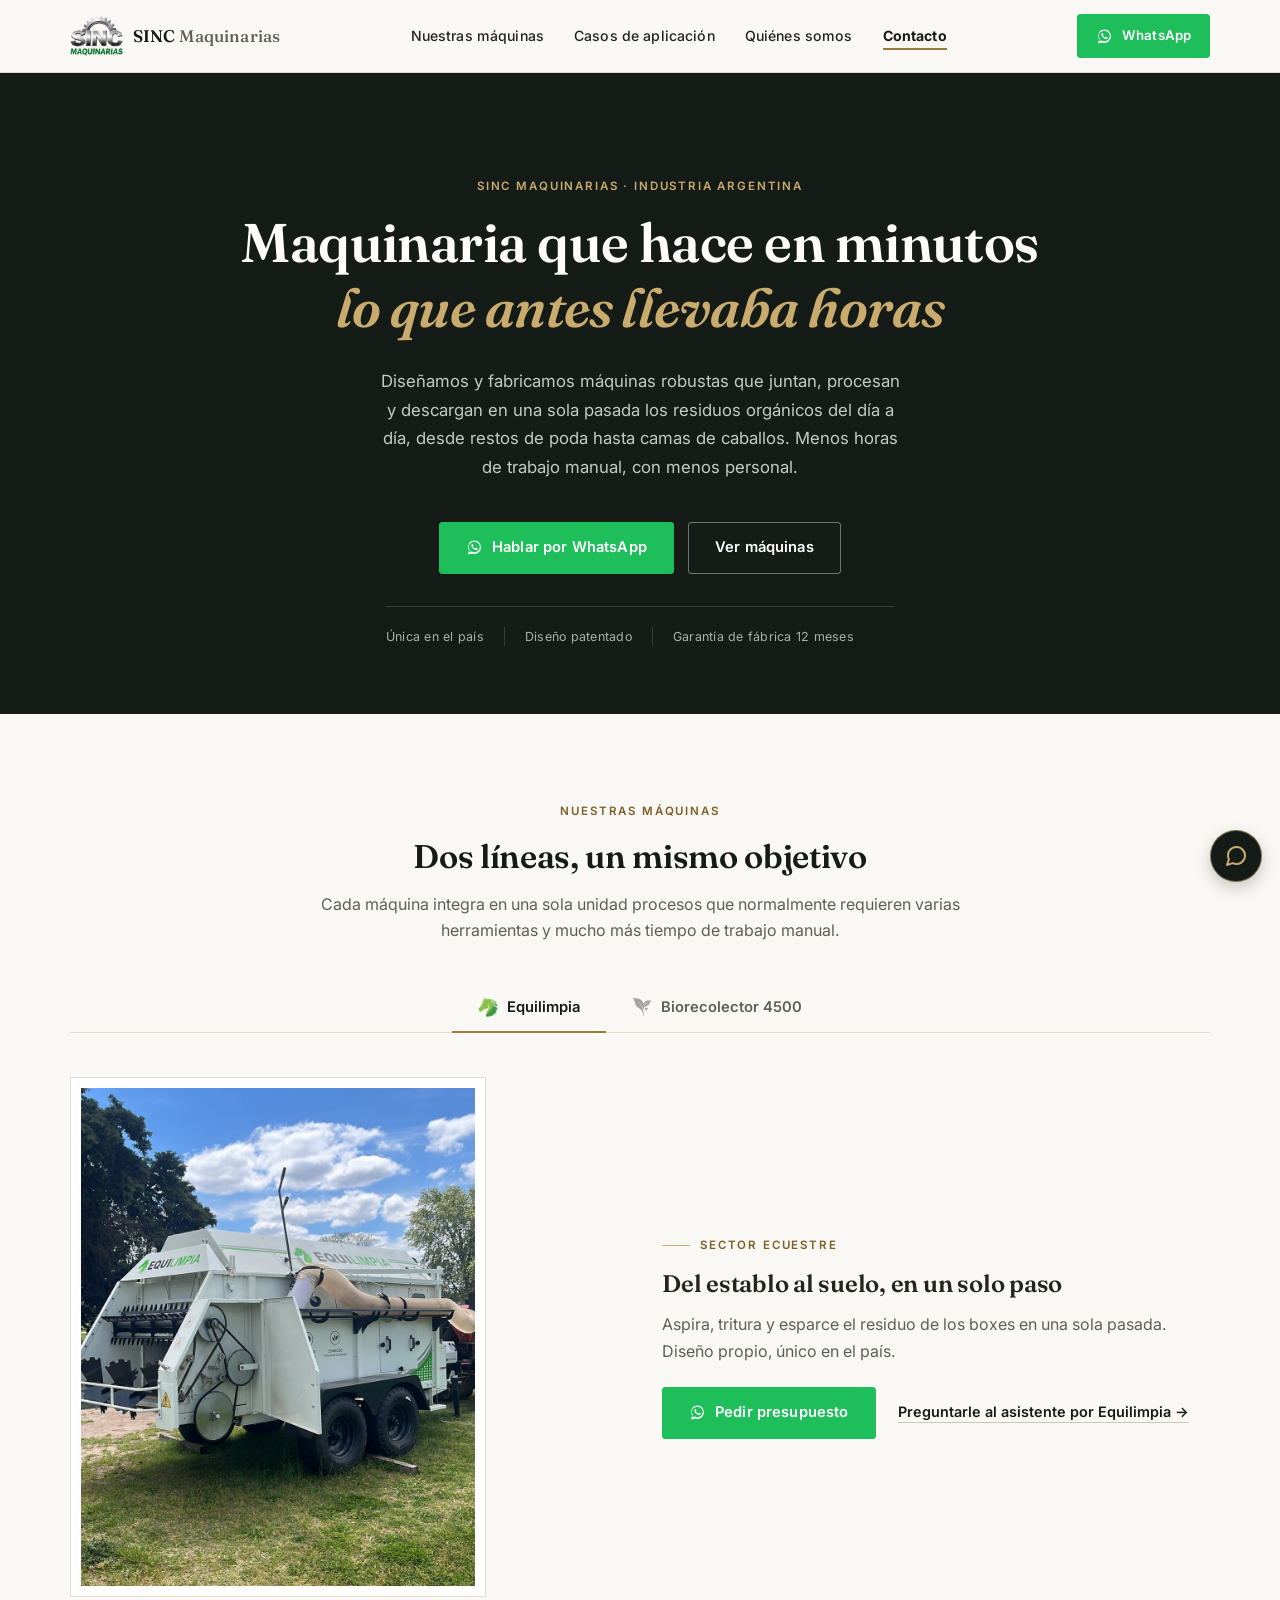
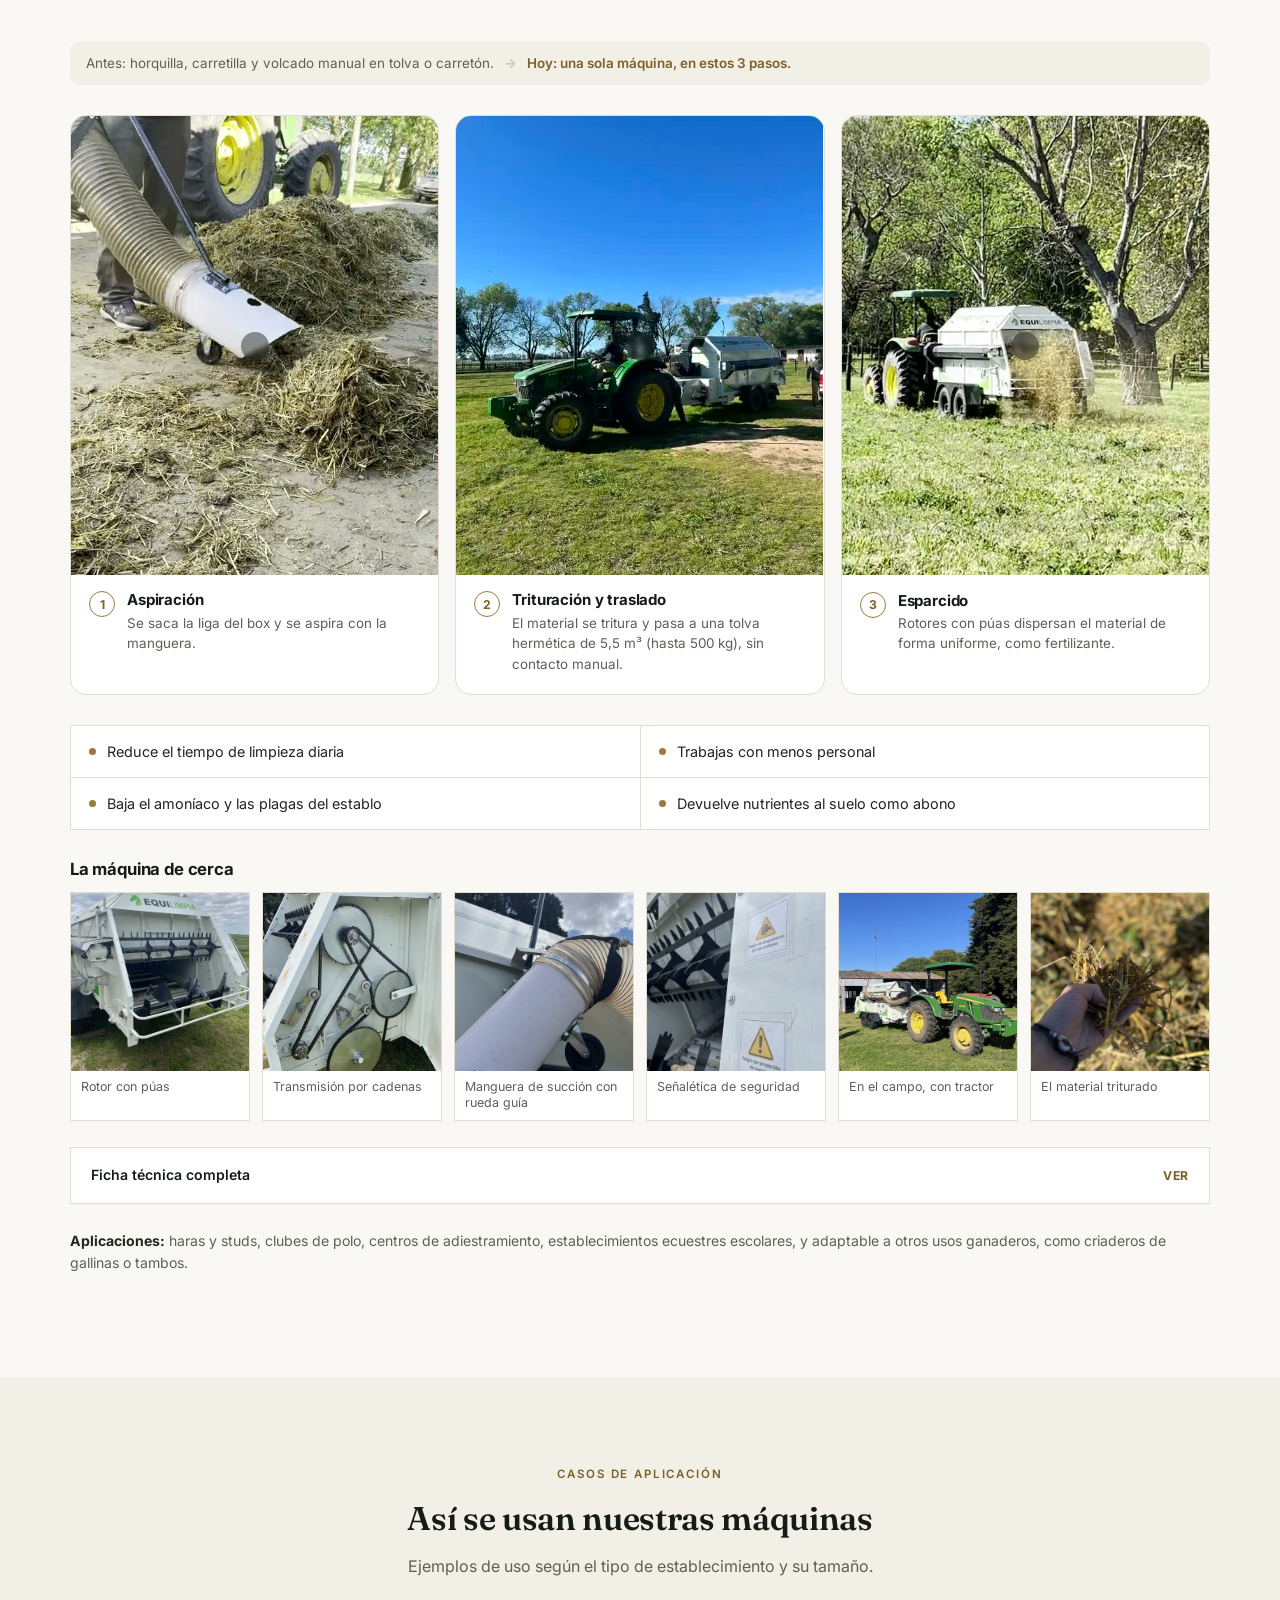
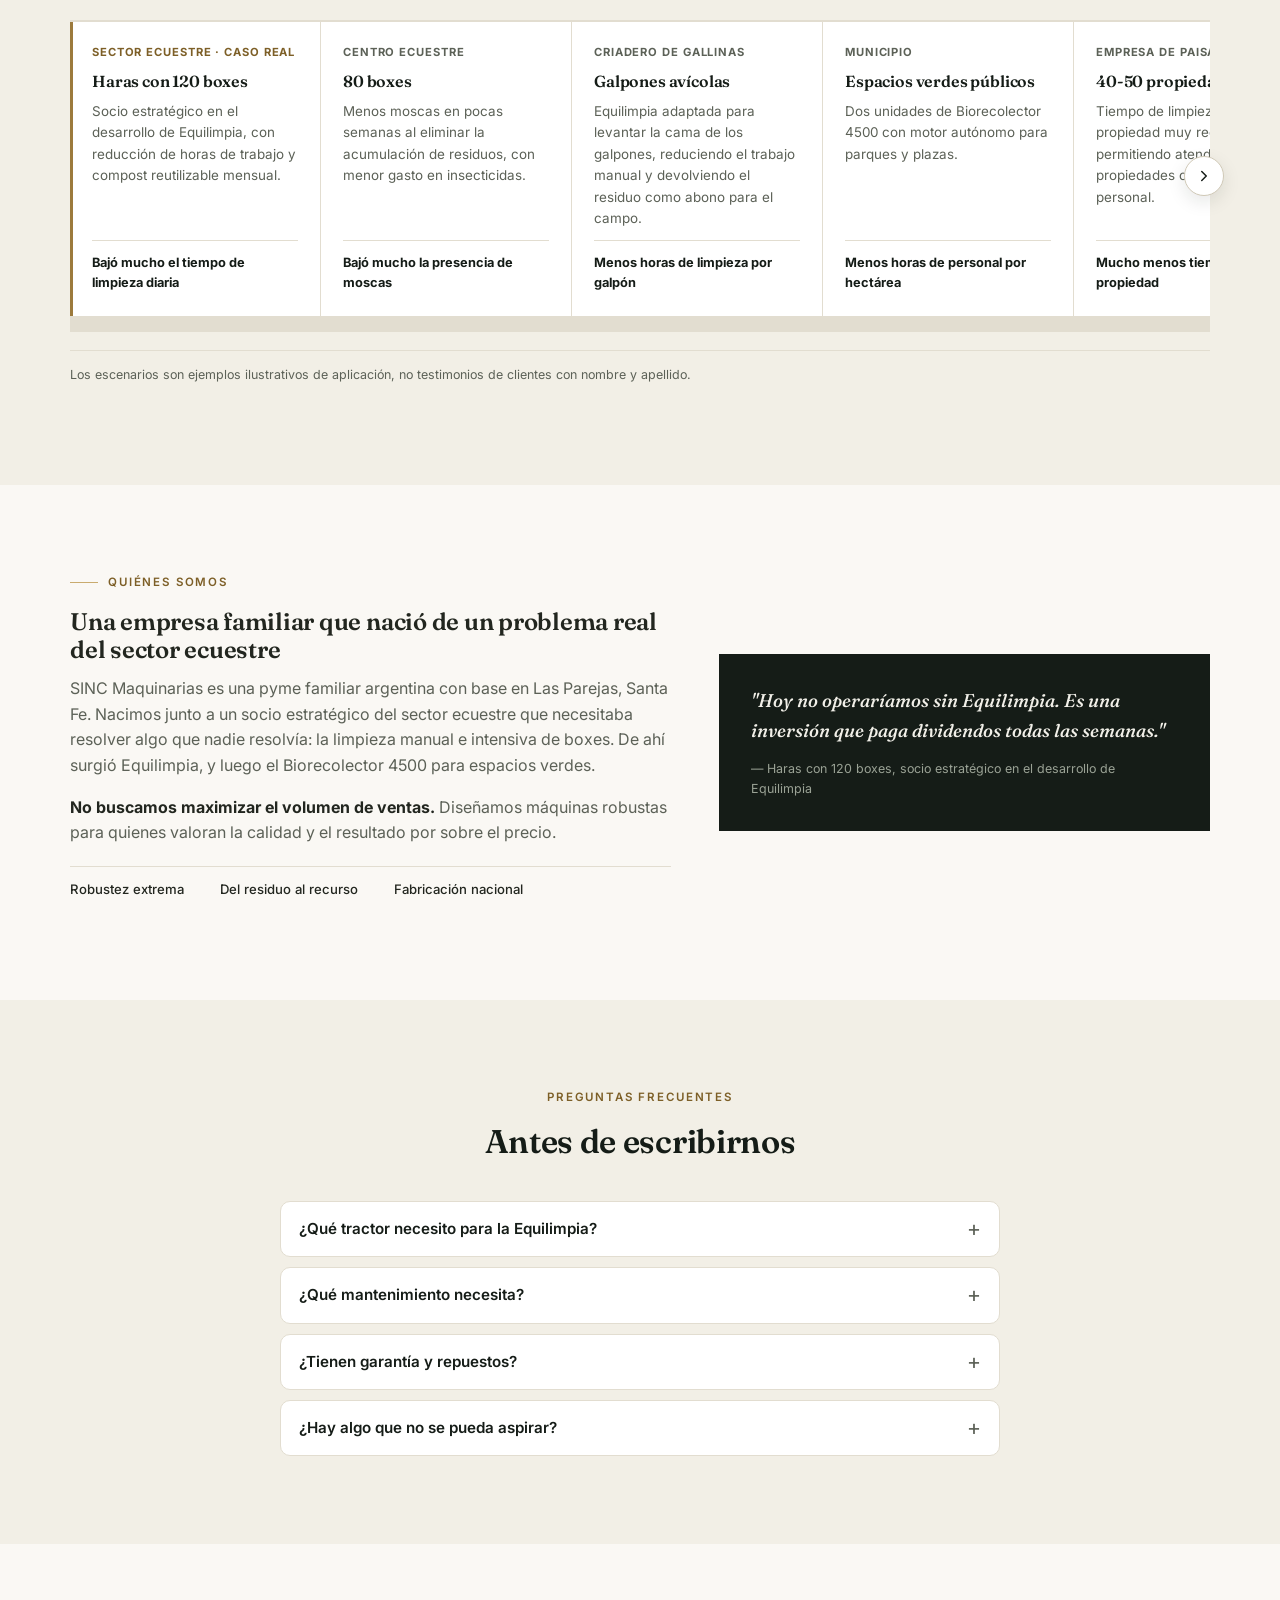
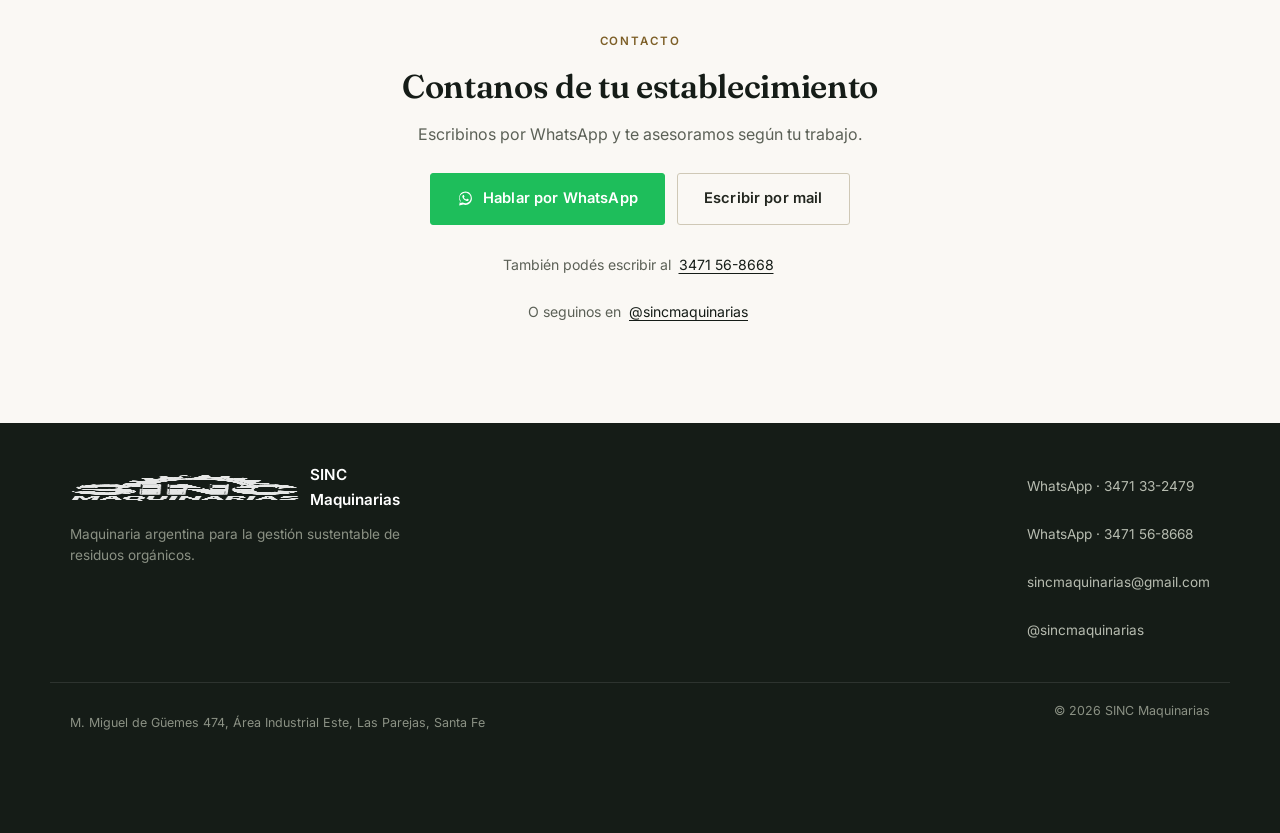
==== index.html @ cc542686 "Equilimpia: foto principal con la maquina entera, video del paso 2 con recorrido de fotos, videos en" ====
<!doctype html>
<html lang="es-AR">
<head>
<meta charset="UTF-8">
<meta name="viewport" content="width=device-width, initial-scale=1">
<title>SINC Maquinarias | Equilimpia y Biorecolector 4500</title>
<meta name="description" content="SINC Maquinarias diseña y fabrica maquinaria agromecánica argentina para la gestión de residuos orgánicos: Equilimpia para haras y studs, Biorecolector 4500 para espacios verdes. Consultá por WhatsApp.">
<link rel="icon" type="image/png" sizes="32x32" href="assets/img/favicon-32.png">
<link rel="icon" type="image/png" sizes="192x192" href="assets/img/favicon-192.png">
<link rel="apple-touch-icon" href="assets/img/apple-touch-icon.png">
<link rel="preconnect" href="https://fonts.googleapis.com">
<link rel="preconnect" href="https://fonts.gstatic.com" crossorigin>
<link href="https://fonts.googleapis.com/css2?family=Fraunces:ital,opsz,wght@0,9..144,500;0,9..144,600;0,9..144,700;1,9..144,500&family=Inter:wght@400;500;600;700;800&display=swap" rel="stylesheet">
<link rel="stylesheet" href="assets/css/styles.css?v=27">

<!-- Open Graph -->
<meta property="og:title" content="SINC Maquinarias — Innovación, Robustez y Sostenibilidad al Servicio del Campo">
<meta property="og:description" content="Fabricante argentino de maquinaria para la gestión sustentable de residuos orgánicos en el sector ecuestre y ambiental.">
<meta property="og:image" content="https://santigiaveno26.github.io/sinc-maquinarias-web/assets/img/og-image.jpg">
<meta property="og:image:width" content="1200">
<meta property="og:image:height" content="630">
<meta property="og:image:alt" content="Equilimpia trabajando en el campo. SINC Maquinarias, Las Parejas, Santa Fe.">
<meta property="og:type" content="website">
<meta property="og:url" content="https://santigiaveno26.github.io/sinc-maquinarias-web/">
<meta property="og:locale" content="es_AR">
<meta name="twitter:card" content="summary_large_image">
<meta name="twitter:image" content="https://santigiaveno26.github.io/sinc-maquinarias-web/assets/img/og-image.jpg">
<link rel="canonical" href="https://santigiaveno26.github.io/sinc-maquinarias-web/">
<script type="application/ld+json">
{
  "@context": "https://schema.org",
  "@type": "Organization",
  "name": "SINC Maquinarias",
  "url": "https://santigiaveno26.github.io/sinc-maquinarias-web/",
  "logo": "https://santigiaveno26.github.io/sinc-maquinarias-web/assets/img/favicon-192.png",
  "description": "Fabricante argentino de maquinaria para la gestión de residuos orgánicos: Equilimpia (sector ecuestre) y Biorecolector 4500 (espacios verdes).",
  "email": "sincmaquinarias@gmail.com",
  "telephone": "+54 9 3471 33-2479",
  "sameAs": ["https://instagram.com/sincmaquinarias"],
  "address": {
    "@type": "PostalAddress",
    "streetAddress": "M. Miguel de Güemes 474, Área Industrial Este",
    "addressLocality": "Las Parejas",
    "addressRegion": "Santa Fe",
    "addressCountry": "AR"
  }
}
</script>
</head>
<body>

<svg width="0" height="0" style="position:absolute" aria-hidden="true" focusable="false"><symbol id="ico-wpp" viewBox="0 0 32 32"><path d="M16.02 3C9.4 3 4 8.4 4 15.02c0 2.23.62 4.32 1.7 6.12L4 29l8.05-1.66a12 12 0 0 0 3.97.68h.01c6.62 0 12.02-5.4 12.02-12.02C28.05 8.4 22.65 3 16.02 3Zm0 21.94h-.01a9.9 9.9 0 0 1-5.06-1.39l-.36-.21-4.78.99 1.02-4.66-.24-.38a9.9 9.9 0 0 1-1.52-5.27C5.07 9.53 10.03 4.98 16.02 4.98c2.65 0 5.14 1.03 7.02 2.9a9.86 9.86 0 0 1 2.9 7.14c0 5.5-4.96 9.92-9.92 9.92Zm5.44-7.43c-.3-.15-1.76-.87-2.03-.97-.27-.1-.47-.15-.67.15-.2.3-.77.97-.94 1.17-.17.2-.35.22-.65.07-.3-.15-1.25-.46-2.38-1.47-.88-.78-1.47-1.75-1.65-2.05-.17-.3-.02-.46.13-.61.13-.13.3-.35.45-.52.15-.17.2-.3.3-.5.1-.2.05-.37-.02-.52-.07-.15-.67-1.62-.92-2.22-.24-.58-.49-.5-.67-.51h-.57c-.2 0-.52.07-.79.37-.27.3-1.04 1.02-1.04 2.48 0 1.46 1.06 2.87 1.21 3.07.15.2 2.09 3.2 5.07 4.49.71.31 1.26.49 1.69.62.71.23 1.35.2 1.86.12.57-.08 1.76-.72 2-1.41.25-.7.25-1.29.17-1.41-.07-.13-.27-.2-.57-.35Z"/></symbol></svg>

<a href="#main" class="skip-link">Saltar al contenido</a>

<header class="site-header" id="siteHeader">
  <div class="container nav">
    <a href="#top" class="brand">
      <img src="assets/img/sinc_logo.png" alt="" width="300" height="228">
      <span>SINC <em>Maquinarias</em></span>
    </a>
    <button class="nav-toggle" aria-label="Abrir menú" aria-expanded="false" id="navToggle">☰</button>
    <ul class="nav-links" id="navLinks">
      <li><a href="#productos">Nuestras máquinas</a></li>
      <li><a href="#casos">Casos de aplicación</a></li>
      <li><a href="#quienes-somos">Quiénes somos</a></li>
      <li><a href="#contacto">Contacto</a></li>
    </ul>
    <div class="nav-cta">
      <a href="https://wa.me/5493471332479?text=Hola%20SINC%20Maquinarias%2C%20quiero%20consultar%20por%20sus%20m%C3%A1quinas" target="_blank" rel="noopener" class="btn btn-wpp btn-sm" aria-label="Hablar por WhatsApp"><svg width="17" height="17" fill="currentColor" aria-hidden="true" focusable="false"><use href="#ico-wpp"/></svg><span class="btn-label" data-key="nav.boton_whatsapp">WhatsApp</span></a>
    </div>
  </div>
</header>

<main id="main">

  <!-- HERO -->
  <section class="hero hero-plain" id="top">
    <div class="container hero-plain-inner">
      <div class="eyebrow" data-key="hero.eyebrow">SINC Maquinarias · Industria argentina</div>
      <h1><span data-key="hero.titulo_1">Maquinaria que hace en minutos</span><br><span class="accent" data-key="hero.titulo_2">lo que antes llevaba horas</span></h1>
      <p class="lead"><span data-key="hero.lead">Diseñamos y fabricamos máquinas robustas que juntan, procesan y descargan en una sola pasada los residuos orgánicos del día a día, desde restos de poda hasta camas de caballos.</span> <span class="lead-extra" data-key="hero.lead_extra">Menos horas de trabajo manual, con menos personal.</span></p>
      <div class="hero-cta">
        <a href="https://wa.me/5493471332479?text=Hola%20SINC%20Maquinarias%2C%20quiero%20consultar%20por%20sus%20m%C3%A1quinas" target="_blank" rel="noopener" class="btn btn-wpp">
          <svg width="17" height="17" fill="currentColor" aria-hidden="true" focusable="false"><use href="#ico-wpp"/></svg>
          <span data-key="hero.boton_whatsapp_texto">Hablar por WhatsApp</span>
        </a>
        <a href="#productos" class="btn btn-outline" data-key="hero.boton_secundario">Ver máquinas</a>
      </div>
      <div class="trust-list">
        <div class="trust-item" data-key="hero.trust_1">Única en el país</div>
        <div class="trust-item" data-key="hero.trust_2">Fabricación nacional</div>
        <div class="trust-item" data-key="hero.trust_3">Garantía de fábrica 12 meses</div>
      </div>
    </div>
  </section>

  <!-- PRODUCTOS -->
  <section id="productos">
    <div class="container">
      <div class="section-head center">
        <div class="eyebrow" data-key="productos_intro.eyebrow">Nuestras máquinas</div>
        <h2 data-key="productos_intro.titulo">Dos líneas, un mismo objetivo</h2>
        <p data-key="productos_intro.lead">Cada máquina integra en una sola unidad procesos que normalmente requieren varias herramientas y mucho más tiempo de trabajo manual.</p>
      </div>

      <div class="tabs-nav" role="tablist">
        <button class="tab-btn" role="tab" aria-selected="true" aria-controls="tab-equilimpia" id="btn-equilimpia" data-tab="equilimpia">
          <img src="assets/img/equilimpia_icon.png" alt="" width="20" height="20">
          <span data-key="equilimpia.tab">Equilimpia</span>
        </button>
        <button class="tab-btn bio" role="tab" aria-selected="false" aria-controls="tab-biorecolector" id="btn-biorecolector" data-tab="biorecolector">
          <img src="assets/img/biorecolector_icon.png" alt="" width="20" height="20">
          <span data-key="biorecolector.tab">Biorecolector 4500</span>
        </button>
      </div>

      <!-- TAB EQUILIMPIA -->
      <div class="tab-panel" id="tab-equilimpia" role="tabpanel" aria-labelledby="btn-equilimpia" tabindex="-1">
        <div class="prod-hero">
          <div class="prod-hero-media">
            <img src="assets/img/equilimpia_maquina.jpg?v=25" alt="Equilimpia, la máquina completa con su manguera de succión" width="960" height="1200" loading="lazy">
          </div>
          <div class="prod-hero-copy">
            <div class="eyebrow" data-key="equilimpia.eyebrow">Sector ecuestre</div>
            <h2 data-key="equilimpia.titulo">Del establo al suelo, en un solo paso</h2>
            <p class="tagline" data-key="equilimpia.tagline">Aspira, tritura y esparce el residuo de los boxes en una sola pasada. Diseño propio, único en el país.</p>
            <div class="actions">
              <a href="https://wa.me/5493471332479?text=Hola%20SINC%20Maquinarias%2C%20quiero%20pedir%20presupuesto%20por%20la%20Equilimpia" target="_blank" rel="noopener" class="btn btn-wpp"><svg width="17" height="17" fill="currentColor" aria-hidden="true" focusable="false"><use href="#ico-wpp"/></svg><span data-key="equilimpia.boton_presupuesto">Pedir presupuesto</span></a>
              <button type="button" class="link-arrow js-open-chat" data-key="equilimpia.boton_consultar">Preguntarle al asistente por Equilimpia →</button>
            </div>
          </div>
        </div>

        <p class="antes-ahora"><span class="antes" data-key="equilimpia.antes">Antes: horquilla, carretilla y volcado manual en tolva o carretón.</span><span class="flecha">→</span><span class="ahora" data-key="equilimpia.ahora">Hoy: una sola máquina, en estos 3 pasos.</span></p>

        <div class="steps-row">
          <div class="step-chip">
            <div class="step-media" aria-hidden="true"><video muted loop playsinline preload="none" poster="assets/img/poster-equilimpia-paso1.jpg"><source src="assets/video/equilimpia-paso1.mp4?v=25" type="video/mp4"></video><span class="step-play-icon"><svg viewBox="0 0 24 24" fill="currentColor"><path d="M8 5v14l11-7z"/></svg></span></div>
            <div class="step-body"><div class="num">1</div><div><h4 data-key="equilimpia.paso1_titulo">Aspiración</h4><p data-key="equilimpia.paso1_texto">Se saca la liga del box y se aspira con la manguera.</p></div></div>
          </div>
          <div class="step-chip">
            <div class="step-media" aria-hidden="true"><video muted loop playsinline preload="none" poster="assets/img/poster-equilimpia-paso2.jpg"><source src="assets/video/equilimpia-paso2.mp4?v=25" type="video/mp4"></video><span class="step-play-icon"><svg viewBox="0 0 24 24" fill="currentColor"><path d="M8 5v14l11-7z"/></svg></span></div>
            <div class="step-body"><div class="num">2</div><div><h4 data-key="equilimpia.paso2_titulo">Trituración y traslado</h4><p data-key="equilimpia.paso2_texto">El material se tritura y pasa a una tolva hermética de 5,5 m³ (hasta 500 kg), sin contacto manual.</p></div></div>
          </div>
          <div class="step-chip">
            <div class="step-media" aria-hidden="true"><video muted loop playsinline preload="none" poster="assets/img/poster-equilimpia-paso3.jpg"><source src="assets/video/equilimpia-paso3.mp4?v=25" type="video/mp4"></video><span class="step-play-icon"><svg viewBox="0 0 24 24" fill="currentColor"><path d="M8 5v14l11-7z"/></svg></span></div>
            <div class="step-body"><div class="num">3</div><div><h4 data-key="equilimpia.paso3_titulo">Esparcido</h4><p data-key="equilimpia.paso3_texto">Rotores con púas dispersan el material de forma uniforme, como fertilizante.</p></div></div>
          </div>
        </div>

        <ul class="benef-list">
          <li data-key="equilimpia.benef1">Reduce el tiempo de limpieza diaria</li>
          <li data-key="equilimpia.benef2">Se puede usar con menos personal</li>
          <li data-key="equilimpia.benef3">Baja el amoníaco y las plagas del establo</li>
          <li data-key="equilimpia.benef4">Devuelve nutrientes al suelo como abono</li>
        </ul>


        <div class="galeria-eq">
          <h3 data-key="equilimpia.galeria_titulo">La máquina de cerca</h3>
          <div class="galeria-grid">
            <figure><img src="assets/img/galeria-rotor.jpg" alt="Rotor con púas de la Equilimpia" width="440" height="440" loading="lazy"><figcaption data-key="equilimpia.galeria_1">Rotor con púas</figcaption></figure>
            <figure><img src="assets/img/galeria-cadenas.jpg" alt="Cadenas y engranajes de transmisión de la Equilimpia" width="440" height="440" loading="lazy"><figcaption data-key="equilimpia.galeria_2">Transmisión por cadenas</figcaption></figure>
            <figure><img src="assets/img/galeria-manguera.jpg" alt="Manguera de succión con rueda guía" width="440" height="440" loading="lazy"><figcaption data-key="equilimpia.galeria_3">Manguera de succión con rueda guía</figcaption></figure>
            <figure><img src="assets/img/galeria-seguridad.jpg" alt="Señalética de seguridad en la Equilimpia" width="440" height="440" loading="lazy"><figcaption data-key="equilimpia.galeria_4">Señalética de seguridad</figcaption></figure>
            <figure><img src="assets/img/galeria-campo.jpg" alt="Equilimpia enganchada a un tractor en el campo" width="440" height="440" loading="lazy"><figcaption data-key="equilimpia.galeria_5">En el campo, con tractor</figcaption></figure>
            <figure><img src="assets/img/galeria-material.jpg" alt="Material triturado, resultado del proceso" width="440" height="440" loading="lazy"><figcaption data-key="equilimpia.galeria_6">El material triturado</figcaption></figure>
          </div>
        </div>

        <details class="specs-details">
          <summary>Ficha técnica completa</summary>
          <div class="specs">
            <div><b data-key="equilimpia.spec1_label">Capacidad de tolva</b><span data-key="equilimpia.spec1_valor">5,5 m³ / hasta 500 kg</span></div>
            <div><b data-key="equilimpia.spec2_label">Tractor requerido</b><span data-key="equilimpia.spec2_valor">desde 50 HP, TDF 540 RPM</span></div>
            <div><b data-key="equilimpia.spec3_label">Manguera de succión</b><span data-key="equilimpia.spec3_valor">200 mm (8") reforzada</span></div>
            <div><b data-key="equilimpia.spec4_label">Dimensiones</b><span data-key="equilimpia.spec4_valor">6007 × 2316 × 2453 mm</span></div>
            <div><b data-key="equilimpia.spec5_label">Peso en vacío</b><span data-key="equilimpia.spec5_valor">1650 kg</span></div>
            <div><b data-key="equilimpia.spec6_label">Neumáticos</b><span data-key="equilimpia.spec6_valor">11L-15, 12 telas, rodaje balancín</span></div>
            <div><b data-key="equilimpia.spec7_label">Protección</b><span data-key="equilimpia.spec7_valor">doble anticorrosiva epoxi + poliuretánico</span></div>
            <div><b data-key="equilimpia.spec8_label">Garantía</b><span data-key="equilimpia.spec8_valor">12 meses de fábrica</span></div>
          </div>
        </details>

        <p class="aplicaciones-line"><b>Aplicaciones:</b> <span data-key="equilimpia.aplicaciones">haras y studs, clubes de polo, centros de adiestramiento, establecimientos ecuestres escolares, y adaptable a otros usos ganaderos, como criaderos de gallinas o tambos.</span></p>

      </div>

      <!-- TAB BIORECOLECTOR -->
      <div class="tab-panel bio" id="tab-biorecolector" role="tabpanel" aria-labelledby="btn-biorecolector" tabindex="-1" hidden>
        <div class="prod-hero">
          <div class="prod-hero-media">
            <img src="assets/img/biorecolector_maquina.jpg" alt="Biorecolector 4500 trabajando en campo" width="720" height="720" loading="lazy">
          </div>
          <div class="prod-hero-copy">
            <div class="eyebrow azul" data-key="biorecolector.eyebrow">Espacios verdes y municipios</div>
            <h2 data-key="biorecolector.titulo">Recicla tu entorno, cultiva tu futuro</h2>
            <p class="tagline" data-key="biorecolector.tagline">Aspira, compacta y guarda hojas y restos de poda en una sola máquina. Anda con motor propio, enganchada a un tractor.</p>
            <div class="actions">
              <a href="https://wa.me/5493471332479?text=Hola%20SINC%20Maquinarias%2C%20quiero%20consultar%20por%20el%20Biorecolector%204500" target="_blank" rel="noopener" class="btn btn-wpp"><svg width="17" height="17" fill="currentColor" aria-hidden="true" focusable="false"><use href="#ico-wpp"/></svg><span data-key="biorecolector.boton_presupuesto">Consultar por WhatsApp</span></a>
              <button type="button" class="link-arrow azul js-open-chat" data-key="biorecolector.boton_consultar">Preguntarle al asistente por el Biorecolector 4500 →</button>
            </div>
          </div>
        </div>

        <div class="proximamente">
          <div class="proximamente-badge" data-key="biorecolector.proximamente_badge">Próximamente</div>
          <h3 data-key="biorecolector.proximamente_titulo">Estamos terminando el Biorecolector 4500</h3>
          <p data-key="biorecolector.proximamente_texto">Muy pronto vas a encontrar acá cómo funciona, sus beneficios y la ficha técnica completa.</p>
        </div>

        <!-- EN PAUSA mientras el Biorecolector esta en prototipo (sin videos ni ficha reales).
             Para restaurar la seccion: reemplazar el bloque "proximamente" de arriba por este contenido.
        <p class="antes-ahora"><span class="antes" data-key="biorecolector.antes">Antes: rastrillo, bolsas y carretilla hasta el carretón o camión.</span><span class="flecha">→</span><span class="ahora" data-key="biorecolector.ahora">Hoy: una sola máquina, en estos 3 pasos.</span></p>

        <div class="steps-row">
          <div class="step-chip">
            <div class="step-media" aria-hidden="true"><video muted loop playsinline preload="none" data-poster="assets/img/poster-biorecolector-aspiracion.jpg"><source src="assets/video/biorecolector-aspiracion.mp4" type="video/mp4"></video><span class="step-play-icon"><svg viewBox="0 0 24 24" fill="currentColor"><path d="M8 5v14l11-7z"/></svg></span></div>
            <div class="step-body"><div class="num">1</div><div><h4 data-key="biorecolector.paso1_titulo">Recolección</h4><p data-key="biorecolector.paso1_texto">Turbina con manguera de 4-5" y caudal de aire de 1000-1500 m³/hora.</p></div></div>
          </div>
          <div class="step-chip">
            <div class="step-media" aria-hidden="true"><video muted loop playsinline preload="none" data-poster="assets/img/poster-biorecolector-tractor.jpg"><source src="assets/video/biorecolector-tractor.mp4" type="video/mp4"></video><span class="step-play-icon"><svg viewBox="0 0 24 24" fill="currentColor"><path d="M8 5v14l11-7z"/></svg></span></div>
            <div class="step-body"><div class="num">2</div><div><h4 data-key="biorecolector.paso2_titulo">Compactación</h4><p data-key="biorecolector.paso2_texto">Rodillo interno que reduce el volumen de 5 a 7 veces en una tolva de 450-550 L.</p></div></div>
          </div>
          <div class="step-chip">
            <div class="step-media" aria-hidden="true"><video muted loop playsinline preload="none" data-poster="assets/img/poster-biorecolector-descarga.jpg"><source src="assets/video/biorecolector-descarga.mp4" type="video/mp4"></video><span class="step-play-icon"><svg viewBox="0 0 24 24" fill="currentColor"><path d="M8 5v14l11-7z"/></svg></span></div>
            <div class="step-body"><div class="num">3</div><div><h4 data-key="biorecolector.paso3_titulo">Descarga</h4><p data-key="biorecolector.paso3_texto">Compuerta de apertura hidráulica que descarga el material triturado, listo para compostar.</p></div></div>
          </div>
        </div>

        <ul class="benef-list bio">
          <li data-key="biorecolector.benef1">Reduce el tiempo de limpieza</li>
          <li data-key="biorecolector.benef2">Se puede usar con menos personal</li>
          <li data-key="biorecolector.benef3">Reduce mucho el volumen del residuo</li>
          <li data-key="biorecolector.benef4">Deja el material listo para compostar</li>
        </ul>

        <details class="specs-details">
          <summary>Ficha técnica completa</summary>
          <div class="specs">
            <div><b data-key="biorecolector.spec1_label">Dimensiones</b><span data-key="biorecolector.spec1_valor">2500 × 1800 × 1600 mm</span></div>
            <div><b data-key="biorecolector.spec2_label">Peso en vacío</b><span data-key="biorecolector.spec2_valor">800-900 kg</span></div>
            <div><b data-key="biorecolector.spec3_label">Tolva</b><span data-key="biorecolector.spec3_valor">450-550 L, acero galvanizado + epoxi</span></div>
            <div><b data-key="biorecolector.spec4_label">Motor autónomo</b><span data-key="biorecolector.spec4_valor">13-18 HP</span></div>
            <div><b data-key="biorecolector.spec5_label">Garantía</b><span data-key="biorecolector.spec5_valor">12 meses de fábrica</span></div>
          </div>
        </details>

        <p class="aplicaciones-line"><b>Aplicaciones:</b> <span data-key="biorecolector.aplicaciones">municipios y espacios verdes públicos, empresas de paisajismo, parques y clubes privados, viveros e instituciones (escuelas, hospitales, universidades).</span></p>
        FIN DE LA SECCION EN PAUSA -->


      </div>
    </div>
  </section>

  <!-- CASOS DE APLICACION -->
  <section class="bg-soft" id="casos">
    <div class="container">
      <div class="section-head center">
        <div class="eyebrow" data-key="casos.eyebrow">Casos de aplicación</div>
        <h2 data-key="casos.titulo">Así se usan nuestras máquinas</h2>
        <p data-key="casos.lead">Ejemplos de uso según el tipo de establecimiento y su tamaño.</p>
      </div>
      <div class="casos-carousel-wrap">
        <button class="carousel-arrow prev" id="casosPrev" aria-label="Ver casos anteriores" disabled>
          <svg viewBox="0 0 24 24" fill="none" stroke="currentColor" stroke-width="2" stroke-linecap="round" stroke-linejoin="round"><path d="M15 18l-6-6 6-6"/></svg>
        </button>
        <div class="casos-carousel" id="casosCarousel">
          <div class="caso-card real">
            <span class="sector" data-key="casos.caso1_sector">Sector ecuestre · caso real</span>
            <h4 data-key="casos.caso1_titulo">Haras con 120 boxes</h4>
            <p data-key="casos.caso1_texto">Socio estratégico en el desarrollo de Equilimpia, con reducción de horas de trabajo y compost reutilizable mensual.</p>
            <div class="resultado" data-key="casos.caso1_resultado">Bajó mucho el tiempo de limpieza diaria</div>
          </div>
          <div class="caso-card">
            <span class="sector" data-key="casos.caso2_sector">Centro ecuestre</span>
            <h4 data-key="casos.caso2_titulo">80 boxes</h4>
            <p data-key="casos.caso2_texto">Menos moscas en pocas semanas al eliminar la acumulación de residuos, con menor gasto en insecticidas.</p>
            <div class="resultado" data-key="casos.caso2_resultado">Bajó mucho la presencia de moscas</div>
          </div>
          <div class="caso-card">
            <span class="sector" data-key="casos.caso3_sector">Criadero de gallinas</span>
            <h4 data-key="casos.caso3_titulo">Galpones avícolas</h4>
            <p data-key="casos.caso3_texto">Equilimpia adaptada para levantar la cama de los galpones, reduciendo el trabajo manual y devolviendo el residuo como abono para el campo.</p>
            <div class="resultado" data-key="casos.caso3_resultado">Menos horas de limpieza por galpón</div>
          </div>
          <div class="caso-card">
            <span class="sector" data-key="casos.caso4_sector">Municipio</span>
            <h4 data-key="casos.caso4_titulo">Espacios verdes públicos</h4>
            <p data-key="casos.caso4_texto">Dos unidades de Biorecolector 4500 con motor autónomo para parques y plazas.</p>
            <div class="resultado" data-key="casos.caso4_resultado">Menos horas de personal por hectárea</div>
          </div>
          <div class="caso-card">
            <span class="sector" data-key="casos.caso5_sector">Empresa de paisajismo</span>
            <h4 data-key="casos.caso5_titulo">40-50 propiedades</h4>
            <p data-key="casos.caso5_texto">Tiempo de limpieza por propiedad muy reducido, permitiendo atender más propiedades con el mismo personal.</p>
            <div class="resultado" data-key="casos.caso5_resultado">Mucho menos tiempo por propiedad</div>
          </div>
          <div class="caso-card">
            <span class="sector" data-key="casos.caso6_sector">Vivero comercial</span>
            <h4 data-key="casos.caso6_titulo">Procesamiento en tiempo real</h4>
            <p data-key="casos.caso6_texto">Se libera espacio de acopio y se acelera el compostaje al procesar el residuo en el momento.</p>
            <div class="resultado" data-key="casos.caso6_resultado">Libera espacio de acopio</div>
          </div>
        </div>
        <button class="carousel-arrow next" id="casosNext" aria-label="Ver más casos">
          <svg viewBox="0 0 24 24" fill="none" stroke="currentColor" stroke-width="2" stroke-linecap="round" stroke-linejoin="round"><path d="M9 18l6-6-6-6"/></svg>
        </button>
      </div>
      <p class="nota-disclaimer" data-key="casos.disclaimer">Los escenarios son ejemplos ilustrativos de aplicación, no testimonios de clientes con nombre y apellido.</p>
    </div>
  </section>

  <!-- QUIENES SOMOS -->
  <section id="quienes-somos">
    <div class="container about-compact">
      <div>
        <div class="eyebrow" data-key="about.eyebrow">Quiénes somos</div>
        <h2 data-key="about.titulo">Una empresa familiar que nació de un problema real del sector ecuestre</h2>
        <p data-key="about.parrafo1">SINC Maquinarias es una pyme familiar argentina con base en Las Parejas, Santa Fe. Nacimos junto a un socio estratégico del sector ecuestre que necesitaba resolver algo que nadie resolvía: la limpieza manual e intensiva de boxes. De ahí surgió Equilimpia, y luego el Biorecolector 4500 para espacios verdes.</p>
        <p><b data-key="about.parrafo2_negrita">No buscamos maximizar el volumen de ventas.</b> <span data-key="about.parrafo2_resto">Diseñamos máquinas robustas para quienes valoran la calidad y el resultado por sobre el precio.</span></p>
        <div class="valores-inline">
          <div class="valor-chip" data-key="about.valor1">Robustez extrema</div>
          <div class="valor-chip" data-key="about.valor2">Del residuo al recurso</div>
          <div class="valor-chip" data-key="about.valor4">Fabricación nacional</div>
        </div>
      </div>
      <div class="quote-block">
        <p data-key="about.quote_texto">"Hoy no operaríamos sin Equilimpia. Es una inversión que paga dividendos todas las semanas."</p>
        <footer data-key="about.quote_autor">— Haras con 120 boxes, socio estratégico en el desarrollo de Equilimpia</footer>
      </div>
    </div>
  </section>

  <!-- PREGUNTAS FRECUENTES -->
  <section class="bg-soft" id="preguntas">
    <div class="container faq">
      <div class="section-head center">
        <div class="eyebrow" data-key="faq.eyebrow">Preguntas frecuentes</div>
        <h2 data-key="faq.titulo">Antes de escribirnos</h2>
      </div>
      <div class="faq-list">
        <details class="faq-item">
          <summary data-key="faq.tractor_q">¿Qué tractor necesito para la Equilimpia?</summary>
          <p data-key="faq.tractor_a">Un tractor de 50 HP o más, con toma de fuerza (TDF) de 540 RPM.</p>
        </details>
        <details class="faq-item">
          <summary data-key="faq.mantenimiento_q">¿Qué mantenimiento necesita?</summary>
          <p data-key="faq.mantenimiento_a">Limpieza básica de la tolva todos los días, limpieza profunda y engrase cada semana, y revisiones periódicas de rodamientos y una revisión general completa con nuestro servicio técnico.</p>
        </details>
        <details class="faq-item">
          <summary data-key="faq.garantia_q">¿Tienen garantía y repuestos?</summary>
          <p data-key="faq.garantia_a">Sí. Garantía de fábrica de 12 meses contra defectos de fabricación, stock permanente de repuestos de desgaste (púas de los rotores, tramos de manguera, rodamientos, entre otros) y soporte técnico.</p>
        </details>
        <details class="faq-item">
          <summary data-key="faq.aspirar_q">¿Hay algo que no se pueda aspirar?</summary>
          <p data-key="faq.aspirar_a">No se deben aspirar piedras grandes ni metales: pueden dañar la turbina.</p>
        </details>
        <details class="faq-item" hidden>
          <summary data-key="faq.cotiza_q">¿Cómo se cotiza?</summary>
          <p data-key="faq.cotiza_a"></p>
        </details>
        <details class="faq-item" hidden>
          <summary data-key="faq.entrega_q">¿A qué zonas entregan?</summary>
          <p data-key="faq.entrega_a"></p>
        </details>
        <details class="faq-item" hidden>
          <summary data-key="faq.financiacion_q">¿Hay opciones de financiación?</summary>
          <p data-key="faq.financiacion_a"></p>
        </details>
        <details class="faq-item" hidden>
          <summary data-key="faq.demo_q">¿Puedo ver la máquina funcionando?</summary>
          <p data-key="faq.demo_a"></p>
        </details>
      </div>
    </div>
  </section>

  <!-- CIERRE Y CONTACTO -->
  <section class="cta-final" id="contacto">
    <div class="container">
      <div class="eyebrow" data-key="contacto.eyebrow">Contacto</div>
      <h2 data-key="contacto.titulo">Contanos de tu establecimiento</h2>
      <p data-key="contacto.texto">Escribinos por WhatsApp y te asesoramos según tu trabajo.</p>
      <div class="cta-final-actions">
        <a href="https://wa.me/5493471332479?text=Hola%20SINC%20Maquinarias%2C%20quiero%20consultar%20por%20sus%20m%C3%A1quinas" target="_blank" rel="noopener" class="btn btn-wpp"><svg width="17" height="17" fill="currentColor" aria-hidden="true" focusable="false"><use href="#ico-wpp"/></svg><span data-key="contacto.boton_whatsapp">Hablar por WhatsApp</span></a>
        <a href="mailto:sincmaquinarias@gmail.com" class="btn btn-outline-dark" data-key="contacto.boton_mail">Escribir por mail</a>
      </div>
      <p class="cta-final-alt"><span data-key="contacto.alt_texto">También podés escribir al</span> <a href="https://wa.me/5493471568668" target="_blank" rel="noopener">3471 56-8668</a></p>
      <p class="cta-final-alt cta-final-ig"><span data-key="contacto.alt_ig">O seguinos en</span> <a href="https://instagram.com/sincmaquinarias" target="_blank" rel="noopener">@sincmaquinarias</a></p>
    </div>
  </section>

</main>

<footer class="site-footer">
  <div class="container footer-grid">
    <div class="footer-about">
      <div class="footer-brand">
        <img src="assets/img/sinc_logo.png" alt="SINC Maquinarias" width="300" height="228" loading="lazy">
        <span>SINC Maquinarias</span>
      </div>
      <p data-key="footer.tagline">Maquinaria argentina para la gestión sustentable de residuos orgánicos.</p>
    </div>
    <ul class="footer-contact">
      <li><a href="https://wa.me/5493471332479" target="_blank" rel="noopener">WhatsApp · 3471 33-2479</a></li>
      <li><a href="https://wa.me/5493471568668" target="_blank" rel="noopener">WhatsApp · 3471 56-8668</a></li>
      <li><a href="mailto:sincmaquinarias@gmail.com">sincmaquinarias@gmail.com</a></li>
      <li><a href="https://instagram.com/sincmaquinarias" target="_blank" rel="noopener">@sincmaquinarias</a></li>
    </ul>
  </div>
  <div class="container footer-bottom">
    <a href="https://www.google.com/maps/search/?api=1&query=M.+Miguel+de+G%C3%BCemes+474%2C+Las+Parejas%2C+Santa+Fe%2C+Argentina" target="_blank" rel="noopener">M. Miguel de Güemes 474, Área Industrial Este, Las Parejas, Santa Fe</a>
    <span>© <span id="year"></span> SINC Maquinarias</span>
  </div>
</footer>

<button class="back-to-top" id="backToTop" aria-label="Volver arriba">
  <svg viewBox="0 0 24 24" fill="none" stroke="currentColor" stroke-width="2" stroke-linecap="round" stroke-linejoin="round"><path d="M12 19V5M5 12l7-7 7 7"/></svg>
</button>

<!-- Widget de chat: botón flotante + panel. El panel se completa desde
     main.js con el iframe del asistente (assets/content.json → chat.bot_url)
     o con el mensaje de "en preparación" si todavía no hay bot publicado. -->
<button class="chat-toggle" id="chatToggle" aria-label="Hablar con el asistente" aria-haspopup="dialog" aria-expanded="false" aria-controls="chatPanel">
  <svg viewBox="0 0 24 24" fill="none" stroke="currentColor" stroke-width="2" stroke-linecap="round" stroke-linejoin="round"><path d="M21 11.5a8.38 8.38 0 0 1-.9 3.8 8.5 8.5 0 0 1-7.6 4.7 8.38 8.38 0 0 1-3.8-.9L3 21l1.9-5.7a8.38 8.38 0 0 1-.9-3.8 8.5 8.5 0 0 1 4.7-7.6 8.38 8.38 0 0 1 3.8-.9h.5a8.48 8.48 0 0 1 8 8v.5z"/></svg>
  <span class="chat-toggle-label" data-key="chat.etiqueta_boton">Preguntale al asistente</span>
</button>

<div class="chat-panel" id="chatPanel" role="dialog" aria-modal="true" aria-labelledby="chatPanelTitle" hidden>
  <div class="chat-panel-header">
    <span id="chatPanelTitle" data-key="chat.panel_titulo">Asistente SINC Maquinarias</span>
    <button type="button" class="chat-panel-close" id="chatPanelClose" aria-label="Cerrar chat">
      <svg viewBox="0 0 24 24" fill="none" stroke="currentColor" stroke-width="2" stroke-linecap="round" stroke-linejoin="round"><path d="M18 6 6 18M6 6l12 12"/></svg>
    </button>
  </div>
  <div class="chat-panel-body" id="chatPanelBody"></div>
</div>

<script src="assets/js/main.js?v=25"></script>
</body>
</html>
---- assets/css/styles.css ----
:root{
  /* Paleta premium: tonos neutros cálidos + acento bronce, verde muy contenido */
  --ink:#151c17;
  --ink-2:#1e2721;
  --paper:#faf8f4;
  --paper-2:#f2efe6;
  --line:#e2ddd0;
  --line-strong:#cfc8b6;
  --text:#22261f;
  --text-soft:#5c6157;
  --text-faint:#8b8f83;
  --gold:#9c7a3c;
  --gold-soft:#c9ab6e;
  --gold-text:#7d5f27; /* dorado para texto sobre fondo claro (contraste AA) */
  --forest:#2f4a34;
  --whatsapp:#25D366;
  --whatsapp-dark:#1ebe5b;
  --sombra:0 18px 48px rgba(21,28,23,.14);
  --sombra-sm:0 6px 18px rgba(21,28,23,.10);
  --radio:6px;
  --maxw:1180px;
}

*,*::before,*::after{box-sizing:border-box}
html{scroll-behavior:smooth}
body{
  margin:0;
  font-family:"Inter","Segoe UI",Roboto,Helvetica,Arial,sans-serif;
  color:var(--text);
  background:var(--paper);
  line-height:1.6;
  -webkit-font-smoothing:antialiased;
}
img{max-width:100%;display:block}
a{color:inherit}

/* Foco visible consistente (accesibilidad + teclado) en vez del azul por defecto */
:focus-visible{outline:2px solid var(--gold);outline-offset:3px;border-radius:2px}
.chat-toggle:focus-visible,.back-to-top:focus-visible{outline-offset:4px}

/* Anclas: que el header sticky no tape el titulo al navegar */
section,main{scroll-margin-top:64px}

@media(prefers-reduced-motion: reduce){
  html{scroll-behavior:auto}
  *,*::before,*::after{animation-duration:.001ms!important;animation-iteration-count:1!important;transition-duration:.001ms!important;scroll-behavior:auto!important}
}

/* Reveal on scroll */
.reveal{opacity:0;transform:translateY(14px);transition:opacity .5s ease,transform .5s ease}
.reveal.is-visible{opacity:1;transform:translateY(0)}
h1,h2,h3,h4{font-family:"Fraunces","Georgia",serif;font-weight:600;line-height:1.18;margin:0 0 .5em;letter-spacing:-.01em}
p{margin:0 0 1em}
.container{max-width:var(--maxw);margin:0 auto;padding:0 20px}
section{padding:52px 0}
@media(min-width:900px){section{padding:88px 0}}

.eyebrow{
  display:flex;align-items:center;gap:10px;
  font-family:"Inter",sans-serif;font-size:.72rem;font-weight:600;letter-spacing:.16em;text-transform:uppercase;
  color:var(--gold-text);margin-bottom:16px;
}
.eyebrow::before{content:"";width:28px;height:1px;background:var(--gold-soft)}
.eyebrow.azul{color:var(--forest)}
.eyebrow.azul::before{background:var(--forest)}
.section-head.center .eyebrow{justify-content:center}
.section-head.center .eyebrow::before{display:none}

.section-head{max-width:660px;margin:0 0 30px}
.section-head.center{margin:0 auto 40px;text-align:center}
.section-head h2{font-size:clamp(1.5rem,3.2vw,2.05rem);color:var(--ink)}
.section-head p{color:var(--text-soft);font-size:1rem}

/* Botones */
.btn{
  display:inline-flex;align-items:center;justify-content:center;gap:9px;
  padding:13px 26px;border-radius:3px;font-weight:600;font-size:.92rem;
  font-family:"Inter",sans-serif;letter-spacing:.01em;
  text-decoration:none;border:1px solid transparent;cursor:pointer;
  transition:transform .18s ease,box-shadow .18s ease,background-color .18s ease,border-color .18s ease;
  white-space:nowrap;
  will-change:transform;
}
.btn:hover{transform:translateY(-2px)}
.btn:active{transform:translateY(0);transition-duration:.05s}
.btn-dark{background:var(--ink);color:#fff;border-color:var(--ink)}
.btn-dark:hover{background:var(--ink-2);box-shadow:0 10px 22px rgba(21,28,23,.28)}
.btn-wpp{background:var(--whatsapp-dark);color:#fff;border-color:var(--whatsapp-dark)}
.btn-wpp:hover{background:var(--whatsapp);border-color:var(--whatsapp)}
.btn-outline{border-color:rgba(255,255,255,.4);color:#fff;background:transparent}
.btn-outline:hover{background:rgba(255,255,255,.1);border-color:#fff}
.btn-outline-dark{border-color:var(--line-strong);color:var(--text);background:transparent}
.btn-outline-dark:hover{border-color:var(--ink);background:var(--paper-2)}
.btn-sm{padding:9px 18px;font-size:.83rem;min-height:44px}
.btn-sm:hover{transform:translateY(-1px)}

.link-arrow{
  display:inline-flex;align-items:center;gap:7px;font-weight:600;font-size:.9rem;
  font-family:"Inter",sans-serif;background:none;border:0;border-bottom:1px solid var(--line-strong);
  padding:0 0 2px;cursor:pointer;
  color:var(--ink);text-decoration:none;
  transition:border-color .18s ease,gap .18s ease,color .18s ease;
}
.link-arrow:hover{border-color:var(--gold);color:var(--gold-text);gap:11px}
.link-arrow.azul:hover{border-color:var(--forest);color:var(--forest)}

/* Header */
.site-header{
  position:sticky;top:0;z-index:100;
  background:rgba(250,248,244,.94);backdrop-filter:blur(8px);
  border-bottom:1px solid var(--line);
  transition:box-shadow .25s ease;
}
.site-header.is-scrolled{box-shadow:0 4px 18px rgba(21,28,23,.08)}
.nav{display:flex;align-items:center;justify-content:space-between;padding:14px 20px}
.brand{display:flex;align-items:center;gap:10px;min-height:44px;text-decoration:none;transition:opacity .15s ease}
.brand:hover{opacity:.75}
.brand img{height:40px;width:auto}
.brand span{font-family:"Fraunces",serif;font-weight:600;font-size:1.05rem;color:var(--ink);letter-spacing:.01em;white-space:nowrap}
.brand span em{font-style:normal;font-weight:500;color:var(--text-soft)}
@media(max-width:420px){
  .brand img{height:36px}
  .brand span{font-size:.95rem}
  .nav-cta .btn-label{display:none}
  .nav-cta .btn-sm{padding:9px 12px;min-width:44px}
}
@media(max-width:340px){.brand span{display:none}}
.nav-links{display:flex;align-items:center;gap:30px;list-style:none;margin:0;padding:0}
.nav-links a{
  text-decoration:none;color:var(--text);font-weight:500;font-size:.88rem;letter-spacing:.01em;
  position:relative;padding:4px 0;transition:color .15s ease;
}
.nav-links a::after{
  content:"";position:absolute;left:0;right:100%;bottom:-2px;height:2px;background:var(--gold);
  transition:right .2s ease;
}
.nav-links a:hover{color:var(--gold-text)}
.nav-links a:hover::after,.nav-links a.active::after{right:0}
.nav-links a.active{color:var(--ink);font-weight:700}
.nav-cta{display:flex;align-items:center;gap:12px}
.nav-toggle{display:none;background:none;border:0;font-size:1.5rem;cursor:pointer;color:var(--ink);padding:4px 8px;min-width:44px;min-height:44px;transition:transform .15s ease}
.nav-toggle:hover{transform:scale(1.1)}

@media(max-width:880px){
  .nav-links{
    position:fixed;top:60px;left:0;right:0;background:var(--paper);border-bottom:1px solid var(--line);
    flex-direction:column;align-items:flex-start;gap:0;padding:6px 20px 16px;
    transform:translateY(-8px);opacity:0;pointer-events:none;transition:.2s ease;
    max-height:calc(100vh - 60px);overflow-y:auto;
  }
  .nav-links.open{transform:translateY(0);opacity:1;pointer-events:auto}
  .nav-links li{width:100%;border-bottom:1px solid var(--line)}
  .nav-links a{display:block;padding:14px 0}
  .nav-toggle{display:block}
}

/* Hero — sin imagenes, composicion tipografica centrada */
.hero{position:relative;overflow:hidden;background:var(--ink);color:#fff;padding:0}
.hero-plain-inner{
  max-width:900px;margin:0 auto;text-align:center;
  padding:56px 20px 44px;display:flex;flex-direction:column;align-items:center;
}
@media(min-width:900px){.hero-plain-inner{padding:104px 20px 68px}}

.hero .eyebrow{color:var(--gold-soft);justify-content:center}
.hero .eyebrow::before{display:none}

.hero h1{font-size:clamp(2rem,5vw,3.4rem);color:#fdfcf9;font-weight:600;text-wrap:balance}
.hero h1 .accent{color:var(--gold-soft);font-style:italic}
.hero h1 span{display:block;text-wrap:balance}
.hero h1 br{display:none}
.hero p.lead{font-family:"Inter",sans-serif;font-size:1.05rem;color:#c4cbc2;max-width:520px;line-height:1.7;margin-left:auto;margin-right:auto}
.hero-cta{display:flex;gap:14px;flex-wrap:wrap;margin-top:24px;align-items:center;justify-content:center}

.trust-list{
  display:flex;gap:0;flex-wrap:wrap;justify-content:center;margin-top:32px;border-top:1px solid rgba(255,255,255,.14);padding-top:20px;
}
.trust-item{
  font-family:"Inter",sans-serif;font-size:.78rem;color:#a9b0a4;letter-spacing:.02em;
  padding:0 20px 0 0;margin-right:20px;border-right:1px solid rgba(255,255,255,.14);
}
.trust-item:last-child{border-right:0}
@media(max-width:520px){
  .trust-list{flex-direction:column;gap:10px}
  .trust-item{border-right:0;margin-right:0;padding-right:0}
}


/* ===== Productos: tabs ===== */
.bg-soft{background:var(--paper-2)}
.tabs-nav{display:flex;gap:0;justify-content:center;border-bottom:1px solid var(--line);margin-bottom:44px}
.tab-btn{
  display:flex;align-items:center;gap:9px;padding:14px 26px;
  border:0;border-bottom:2px solid transparent;background:transparent;cursor:pointer;
  font-family:"Inter",sans-serif;font-weight:600;font-size:.92rem;color:var(--text-soft);
  margin-bottom:-1px;transition:color .15s ease,border-color .15s ease;
}
.tab-btn:hover{color:var(--ink)}
.tab-btn img{height:20px;width:20px;object-fit:contain;opacity:.75;filter:grayscale(1);transition:opacity .15s ease,filter .15s ease}
.tab-btn:hover img{opacity:1}
.tab-btn[aria-selected="true"]{color:var(--ink);border-color:var(--gold)}
.tab-btn[aria-selected="true"] img{opacity:1;filter:none}
.tab-btn.bio[aria-selected="true"]{color:var(--ink);border-color:var(--forest)}

.tab-panel[hidden]{display:none}

.prod-hero{display:grid;grid-template-columns:1fr 1fr;gap:44px;align-items:center;margin-bottom:44px}
@media(max-width:860px){.prod-hero{grid-template-columns:1fr;gap:24px}}
.prod-hero-media{
  border:1px solid var(--line);background:#fff;padding:10px;overflow:hidden;
  aspect-ratio:4/5;max-height:520px;
}
.prod-hero-media img{width:100%;height:100%;object-fit:cover;transition:transform .5s ease}
.prod-hero-media:hover img{transform:scale(1.04)}
@media(max-width:860px){.prod-hero-media{aspect-ratio:1/1;max-height:none}}
.prod-hero-copy .tagline{font-family:"Inter",sans-serif;font-size:1rem;color:var(--text-soft);line-height:1.7}
.prod-hero-copy .actions{margin-top:22px;display:flex;flex-wrap:wrap;align-items:center;gap:14px 22px}

/* Antes (trabajo manual) / Ahora (la maquina), puente hacia los 3 pasos */
.antes-ahora{
  margin:0 0 18px;padding:12px 16px;border-radius:10px;background:var(--paper-2);
  display:flex;flex-wrap:wrap;align-items:center;gap:8px 10px;
  font-family:"Inter",sans-serif;font-size:.84rem;line-height:1.5;
}
.antes-ahora .antes{color:var(--text-soft)}
.antes-ahora .flecha{color:var(--line-strong);font-weight:700}
.antes-ahora .ahora{color:var(--gold-text);font-weight:600}
.tab-panel.bio .antes-ahora .ahora{color:var(--forest)}

/* pasos = funciones principales, cada uno con su video */
.steps-row{display:grid;grid-template-columns:repeat(3,1fr);gap:16px;margin:30px 0}
@media(max-width:700px){
  .steps-row{
    display:flex;gap:12px;overflow-x:auto;scroll-snap-type:x mandatory;
    margin:26px -20px;padding:2px 20px 14px;scroll-padding:0 20px;scrollbar-width:none;
  }
  .steps-row::-webkit-scrollbar{display:none}
  .step-chip{flex:0 0 76%;scroll-snap-align:start}
}
.step-chip{
  background:#fff;border:1px solid var(--line);border-radius:16px;overflow:hidden;
  display:flex;flex-direction:column;transition:box-shadow .2s ease,transform .2s ease;
}
.step-chip:hover{box-shadow:0 14px 28px rgba(21,28,23,.1);transform:translateY(-2px)}
.step-media{aspect-ratio:4/5;background:var(--ink);overflow:hidden;position:relative;cursor:pointer}
.step-media video{width:100%;height:100%;object-fit:cover;display:block;pointer-events:none}
.step-play-icon{
  position:absolute;inset:0;display:flex;align-items:center;justify-content:center;
  opacity:1;transition:opacity .2s ease;
}
.step-play-icon svg{
  width:22px;height:22px;color:#fff;padding:14px;border-radius:50%;
  background:rgba(21,28,23,.45);backdrop-filter:blur(2px);
}
.step-media.is-playing .step-play-icon{opacity:0}
.step-body{padding:16px 18px 20px;display:flex;gap:12px;align-items:flex-start}
.step-chip .num{
  flex:none;width:26px;height:26px;border-radius:50%;border:1px solid var(--gold);color:var(--gold-text);
  display:flex;align-items:center;justify-content:center;font-weight:700;font-size:.76rem;font-family:"Inter",sans-serif;
}
.tab-panel.bio .step-chip .num{border-color:var(--forest);color:var(--forest)}
.step-chip h4{margin:0 0 4px;font-size:.94rem;font-family:"Inter",sans-serif;font-weight:700;color:var(--ink)}
.step-chip p{margin:0;color:var(--text-soft);font-size:.84rem;line-height:1.5}

/* beneficios */
.benef-list{
  list-style:none;margin:22px 0;padding:0;border:1px solid var(--line);
  display:grid;grid-template-columns:1fr 1fr;gap:1px;background:var(--line);
}
@media(max-width:640px){.benef-list{grid-template-columns:1fr}}
.benef-list li{
  background:#fff;padding:14px 18px;display:flex;align-items:center;gap:11px;
  font-family:"Inter",sans-serif;font-size:.9rem;color:var(--text);
  transition:background-color .15s ease,padding-left .15s ease;
}
.benef-list li:hover{background:var(--paper-2);padding-left:22px}
.benef-list li::before{
  content:"";flex:none;width:7px;height:7px;border-radius:50%;background:var(--gold);
}
.benef-list.bio li::before{background:var(--forest)}

/* ficha tecnica colapsable */
details.specs-details{margin:26px 0;border:1px solid var(--line)}
details.specs-details summary{
  list-style:none;cursor:pointer;padding:16px 20px;display:flex;align-items:center;
  justify-content:space-between;font-weight:600;font-size:.88rem;background:#fff;
  font-family:"Inter",sans-serif;color:var(--ink);transition:background-color .15s ease;
}
details.specs-details summary:hover{background:var(--paper-2)}
details.specs-details summary::-webkit-details-marker{display:none}
details.specs-details summary::after{
  content:"Ver";font-size:.76rem;color:var(--gold-text);font-weight:700;letter-spacing:.05em;text-transform:uppercase;
  transition:transform .2s ease;
}
details.specs-details[open] summary::after{content:"Ocultar"}
.specs{display:grid;grid-template-columns:1fr 1fr;gap:1px;background:var(--line);border-top:1px solid var(--line)}
@media(max-width:520px){.specs{grid-template-columns:1fr}}
.specs div{display:flex;justify-content:space-between;gap:10px;font-size:.82rem;padding:11px 20px;background:#fff;font-family:"Inter",sans-serif}
.specs div b{color:var(--text);font-weight:600}
.specs div span{color:var(--text-soft);text-align:right}

.aplicaciones-line{font-family:"Inter",sans-serif;font-size:.88rem;color:var(--text-soft);margin-top:22px}
.aplicaciones-line b{color:var(--text)}

/* video gallery compacta */
.video-strip{display:flex;gap:12px;overflow-x:auto;padding:4px 2px 10px;scroll-snap-type:x mandatory}
.video-strip::-webkit-scrollbar{height:6px}
.video-strip::-webkit-scrollbar-thumb{background:var(--line-strong);border-radius:3px}
.video-card{
  flex:none;width:148px;scroll-snap-align:start;background:var(--ink);overflow:hidden;box-shadow:var(--sombra-sm);
  transition:transform .2s ease,box-shadow .2s ease;
}
.video-card:hover{transform:translateY(-4px);box-shadow:0 14px 26px rgba(21,28,23,.24)}
.video-card video{width:100%;display:block;aspect-ratio:9/16;object-fit:cover;background:#000}
.video-card figcaption{font-family:"Inter",sans-serif;color:#c4cbc2;font-size:.7rem;padding:8px 10px;background:var(--ink);line-height:1.3}

.placeholder-media{
  border:1px dashed var(--line-strong);
  display:flex;flex-direction:column;align-items:center;justify-content:center;gap:6px;
  padding:30px 18px;text-align:center;color:var(--text-soft);background:var(--paper-2);
}
.placeholder-media strong{color:var(--text);font-size:.88rem;font-family:"Inter",sans-serif}
.placeholder-media p{margin:0;font-size:.8rem;font-family:"Inter",sans-serif}

/* Casos de aplicacion — carrusel */
.casos-carousel-wrap{position:relative}
.casos-carousel{
  display:flex;gap:1px;overflow-x:auto;padding:2px 2px 16px;scroll-snap-type:x mandatory;background:var(--line);
  scroll-behavior:smooth;
}
.casos-carousel::-webkit-scrollbar{height:6px}
.casos-carousel::-webkit-scrollbar-thumb{background:var(--line-strong);border-radius:3px}
.caso-card{
  flex:none;width:250px;scroll-snap-align:start;background:#fff;
  padding:22px;display:flex;flex-direction:column;gap:10px;
  transition:transform .2s ease,box-shadow .2s ease;
}
.caso-card:hover{transform:translateY(-4px);box-shadow:0 16px 30px rgba(21,28,23,.12);z-index:1}
.caso-card .sector{font-family:"Inter",sans-serif;font-size:.7rem;text-transform:uppercase;letter-spacing:.08em;font-weight:700;color:var(--text-soft)}
.caso-card.real .sector{color:var(--gold-text)}
.caso-card h4{margin:0;font-size:1rem;font-family:"Fraunces",serif;color:var(--ink)}
.caso-card p{margin:0;font-family:"Inter",sans-serif;font-size:.84rem;color:var(--text-soft)}
.caso-card .resultado{
  margin-top:auto;padding-top:12px;border-top:1px solid var(--line);
  font-family:"Inter",sans-serif;font-size:.8rem;font-weight:700;color:var(--ink);
}
.caso-card.real{box-shadow:inset 3px 0 0 var(--gold)}
.caso-card.real:hover{box-shadow:inset 3px 0 0 var(--gold),0 16px 30px rgba(21,28,23,.12)}

.carousel-arrow{
  display:flex;align-items:center;justify-content:center;
  position:absolute;top:50%;transform:translateY(-50%);width:40px;height:40px;border-radius:50%;
  background:#fff;border:1px solid var(--line-strong);box-shadow:var(--sombra-sm);
  cursor:pointer;color:var(--ink);transition:transform .15s ease,background-color .15s ease,opacity .15s ease;
  z-index:2;
}
.carousel-arrow:hover{background:var(--ink);color:#fff;transform:translateY(-50%) scale(1.08)}
.carousel-arrow.prev{left:-14px}
.carousel-arrow.next{right:-14px}
.carousel-arrow[disabled]{opacity:0;pointer-events:none}
.carousel-arrow svg{width:18px;height:18px}
@media(max-width:760px){.carousel-arrow{display:none}}
.nota-disclaimer{
  margin-top:18px;font-family:"Inter",sans-serif;font-size:.78rem;color:var(--text-soft);
  border-top:1px solid var(--line);padding-top:14px;
}

/* Quienes somos — compacto al final */
.about-compact{display:grid;grid-template-columns:1.1fr .9fr;gap:48px;align-items:center}
@media(max-width:860px){.about-compact{grid-template-columns:1fr;gap:28px}}
.about-compact p{font-family:"Inter",sans-serif;color:var(--text-soft)}
.about-compact p b{color:var(--text)}
.valores-inline{display:flex;flex-wrap:wrap;gap:0;margin-top:20px;border-top:1px solid var(--line)}
.valor-chip{
  font-family:"Inter",sans-serif;font-size:.82rem;font-weight:500;color:var(--text);
  padding:12px 18px 12px 0;margin-right:18px;transition:color .15s ease;
}
.valor-chip:hover{color:var(--gold-text)}
.quote-block{background:var(--ink);color:#fff;padding:32px}
.quote-block p{font-family:"Fraunces",serif;font-size:1.15rem;font-style:italic;color:#f1efe8;margin-bottom:14px;font-weight:500}
.quote-block footer{font-family:"Inter",sans-serif;font-size:.78rem;color:#9aa295;font-style:normal}

/* Footer */
.site-footer{background:var(--ink);color:#b7bcb0;padding:40px 0 88px;font-family:"Inter",sans-serif;font-size:.85rem}
.footer-grid{display:flex;justify-content:space-between;align-items:flex-start;gap:28px 48px;flex-wrap:wrap}
.footer-about{max-width:340px}
.footer-about p{margin:0;color:#8b9184;font-size:.85rem;line-height:1.55}
.footer-brand{display:flex;align-items:center;gap:10px;margin-bottom:12px}
.footer-brand img{height:26px;filter:brightness(0) invert(1);opacity:.9}
.footer-brand span{color:#fff;font-weight:600;font-size:.95rem}
.footer-contact{list-style:none;margin:0;padding:0;display:grid;gap:0}
.footer-contact a{display:block;padding:13px 0;color:#b7bcb0;text-decoration:none;font-size:.85rem;transition:color .15s ease}
.footer-contact a:hover,.footer-bottom a:hover{color:#fff;text-decoration:underline;text-underline-offset:3px}
.footer-bottom a{display:inline-block;padding:12px 0;color:inherit;text-decoration:none;transition:color .15s ease}
.footer-bottom{
  margin-top:28px;padding-top:18px;border-top:1px solid rgba(255,255,255,.1);
  display:flex;justify-content:space-between;gap:16px;flex-wrap:wrap;
  font-size:.78rem;color:#8b9184;
}

/* Widget de chat — botón flotante + panel (unico punto de contacto destacado) */
.chat-toggle{
  position:fixed;right:18px;bottom:18px;z-index:210;
  width:52px;height:52px;border-radius:50%;background:var(--ink);border:0;
  display:flex;align-items:center;justify-content:center;color:var(--gold-soft);
  box-shadow:0 6px 16px rgba(21,28,23,.22);cursor:pointer;
  transition:transform .2s ease,box-shadow .2s ease,background-color .2s ease;
}
.chat-toggle:hover{transform:scale(1.05);box-shadow:0 8px 20px rgba(21,28,23,.28);background:var(--ink-2)}
.chat-toggle:active{transform:scale(1.02)}
.chat-toggle svg{width:24px;height:24px}
.chat-toggle[aria-expanded="true"]{background:var(--ink-2)}

.chat-panel{
  position:fixed;right:18px;bottom:86px;z-index:209;
  width:340px;max-width:calc(100vw - 32px);height:min(470px, calc(100vh - 110px));
  background:#fff;border-radius:10px;box-shadow:0 26px 60px rgba(21,28,23,.32);
  display:flex;flex-direction:column;overflow:hidden;
  border:1px solid var(--line);
}
.chat-panel[hidden]{display:none}
@media(max-width:520px){
  .chat-panel{
    right:12px;left:12px;bottom:12px;width:auto;max-width:none;
    height:min(62vh, 480px);
  }
}
.chat-panel-header{
  flex:none;display:flex;align-items:center;justify-content:space-between;
  padding:14px 16px;background:var(--ink);color:#fff;
  font-family:"Inter",sans-serif;font-weight:700;font-size:.92rem;
}
.chat-panel-close{
  background:none;border:0;color:#c4cbc2;cursor:pointer;padding:4px;display:flex;
  transition:color .15s ease,transform .15s ease;
}
.chat-panel-close:hover{color:#fff;transform:rotate(90deg)}
.chat-panel-close svg{width:18px;height:18px}
.chat-panel-body{flex:1;min-height:0;position:relative;background:var(--paper-2)}
.chat-panel-body iframe{width:100%;height:100%;border:0;display:block}
.chat-placeholder{
  height:100%;display:flex;flex-direction:column;align-items:center;justify-content:center;
  text-align:center;gap:8px;padding:32px 24px;
}
.chat-placeholder .icon{
  width:46px;height:46px;border-radius:50%;background:var(--paper);border:1px solid var(--line-strong);
  display:flex;align-items:center;justify-content:center;color:var(--gold);margin-bottom:6px;
}
.chat-placeholder .icon svg{width:22px;height:22px}
.chat-placeholder strong{font-family:"Inter",sans-serif;font-size:.95rem;color:var(--ink)}
.chat-placeholder p{font-family:"Inter",sans-serif;font-size:.85rem;color:var(--text-soft);margin:0;max-width:280px}

/* Volver arriba */
.back-to-top{
  position:fixed;right:78px;bottom:23px;z-index:199;
  width:44px;height:44px;border-radius:50%;background:#fff;border:1px solid var(--line-strong);
  display:flex;align-items:center;justify-content:center;color:var(--ink);box-shadow:var(--sombra-sm);
  cursor:pointer;opacity:0;pointer-events:none;transform:translateY(8px);
  transition:opacity .2s ease,transform .2s ease,background-color .15s ease,right .2s ease;
}
.back-to-top.is-visible{opacity:1;pointer-events:auto;transform:translateY(0)}
.back-to-top:hover{background:var(--ink);color:#fff}
.back-to-top svg{width:18px;height:18px}

.skip-link{position:absolute;left:-999px;top:0;background:#fff;padding:10px 16px;z-index:999}
.skip-link:focus{left:10px;top:10px}
.chat-placeholder .btn{margin-top:10px}

/* Chat propio (motor del bot, interfaz de la pagina) */
.chat-app{display:flex;flex-direction:column;height:100%;background:#fff}
.chat-log{flex:1;min-height:0;overflow-y:auto;padding:18px 16px 8px;display:flex;flex-direction:column;gap:10px;background:var(--paper)}
.chat-msg{max-width:86%;padding:10px 13px;border-radius:12px;font-family:"Inter",sans-serif;font-size:.9rem;line-height:1.5;word-wrap:break-word}
.chat-msg-bot{align-self:flex-start;background:#fff;border:1px solid var(--line);color:var(--ink);border-bottom-left-radius:4px}
.chat-msg-user{align-self:flex-end;background:var(--ink);color:#fff;border-bottom-right-radius:4px}
.chat-msg-typing{align-self:flex-start;background:#fff;border:1px solid var(--line);display:flex;gap:4px;padding:13px}
.chat-msg-typing span{width:6px;height:6px;border-radius:50%;background:var(--line-strong);animation:chat-dot 1.2s infinite ease-in-out}
.chat-msg-typing span:nth-child(2){animation-delay:.15s}
.chat-msg-typing span:nth-child(3){animation-delay:.3s}
@keyframes chat-dot{0%,60%,100%{opacity:.3}30%{opacity:1}}
@media(prefers-reduced-motion:reduce){.chat-msg-typing span{animation:none}}
.chat-suggest{flex:none;display:flex;flex-wrap:wrap;gap:6px;padding:4px 16px 12px;background:var(--paper)}
.chat-suggest button{font-family:"Inter",sans-serif;font-size:.8rem;color:var(--ink);background:#fff;border:1px solid var(--line-strong);border-radius:999px;padding:6px 12px;cursor:pointer;transition:border-color .15s ease,background-color .15s ease}
.chat-suggest button:hover{border-color:var(--gold);background:var(--paper-2)}
.chat-form{flex:none;display:flex;gap:8px;padding:12px;border-top:1px solid var(--line);background:#fff}
.chat-form input{flex:1;min-width:0;font-family:"Inter",sans-serif;font-size:.92rem;padding:10px 12px;border:1px solid var(--line-strong);border-radius:8px;background:#fff;color:var(--ink)}
.chat-form input:focus{outline:2px solid var(--gold);outline-offset:1px;border-color:transparent}
.chat-form button{flex:none;width:42px;border:0;border-radius:8px;background:var(--ink);color:var(--gold-soft);display:flex;align-items:center;justify-content:center;cursor:pointer;transition:background-color .15s ease}
.chat-form button:hover:not(:disabled){background:var(--ink-2)}
.chat-form button:disabled{opacity:.5;cursor:default}
.chat-form button svg{width:18px;height:18px}

/* Preguntas frecuentes */
.faq{max-width:760px}
.faq-list{display:grid;gap:10px}
.faq-item{background:#fff;border:1px solid var(--line);border-radius:10px}
.faq-item[hidden]{display:none}
.faq-item summary{
  position:relative;cursor:pointer;list-style:none;min-height:44px;
  padding:15px 48px 15px 18px;font-family:"Inter",sans-serif;font-weight:600;font-size:.95rem;color:var(--ink);
}
.faq-item summary::-webkit-details-marker{display:none}
.faq-item summary::after{
  content:"+";position:absolute;right:18px;top:50%;transform:translateY(-50%);
  font-weight:400;font-size:1.35rem;line-height:1;color:var(--text-soft);
}
.faq-item[open] summary::after{content:"\2212"}
.faq-item p{margin:0;padding:0 18px 18px;font-family:"Inter",sans-serif;font-size:.92rem;line-height:1.65;color:var(--text-soft)}

/* Cierre y contacto */
.cta-final{text-align:center}
.cta-final .eyebrow{justify-content:center}
.cta-final .eyebrow::before{display:none}
.cta-final h2{font-size:clamp(1.5rem,3.2vw,2.05rem);color:var(--ink);max-width:620px;margin:0 auto .5em}
.cta-final p{color:var(--text-soft);max-width:520px;margin-left:auto;margin-right:auto}
.cta-final-actions{display:flex;flex-wrap:wrap;justify-content:center;gap:12px;margin-top:1.6em}
.cta-final-alt{margin:18px auto 0;font-family:"Inter",sans-serif;font-size:.88rem}
.cta-final-ig{margin-top:0}
.cta-final-alt a{display:inline-block;padding:12px 4px;color:var(--ink);text-underline-offset:3px}

@media(max-width:420px){
  .tab-btn{flex:1;justify-content:center;padding:14px 8px;gap:6px;font-size:.82rem}
}

/* Hero en celular: la bajada se acorta para que el boton y los datos queden a la vista */
@media(max-width:640px){
  .hero .lead-extra{display:none}
  .hero p.lead{font-size:1rem}
}

/* Volver arriba: en celular sobra (el menu es fijo) */
@media(max-width:520px){.back-to-top{display:none}}

/* Etiqueta del chat: se muestra al entrar y se contrae sola */
.chat-toggle{width:auto;min-width:52px;height:52px;padding:0 13px;border-radius:26px;gap:0;border:1px solid rgba(201,171,110,.5)}
.chat-toggle-label{
  max-width:220px;overflow:hidden;white-space:nowrap;margin-left:10px;opacity:1;
  font-family:"Inter",sans-serif;font-size:.85rem;font-weight:600;color:#fff;
  transition:max-width .4s ease,opacity .3s ease,margin-left .4s ease;
}
.chat-toggle.is-compact .chat-toggle-label{max-width:0;opacity:0;margin-left:0}

/* Seccion "Proximamente" (producto en prototipo) */
.proximamente{
  margin-top:36px;padding:48px 24px;text-align:center;
  background:var(--paper-2);border:1px dashed var(--line-strong);border-radius:16px;
}
.proximamente-badge{
  display:inline-block;margin-bottom:14px;padding:5px 14px;border-radius:999px;
  border:1px solid var(--forest);color:var(--forest);
  font-family:"Inter",sans-serif;font-size:.72rem;font-weight:700;letter-spacing:.14em;text-transform:uppercase;
}
.proximamente h3{font-size:clamp(1.2rem,2.6vw,1.55rem);color:var(--ink);margin:0 auto .5em;max-width:520px}
.proximamente p{margin:0 auto;max-width:460px;font-family:"Inter",sans-serif;font-size:.95rem;color:var(--text-soft)}

/* Galeria "La maquina de cerca": cuadrados chicos; en celular, tira horizontal */
.galeria-eq{margin:30px 0 8px}
.galeria-eq h3{font-family:"Inter",sans-serif;font-size:1.05rem;font-weight:700;color:var(--ink);margin:0 0 12px}
.galeria-grid{display:grid;grid-template-columns:repeat(6,1fr);gap:12px}
.galeria-grid figure{margin:0;border:1px solid var(--line);background:#fff;overflow:hidden}
.galeria-grid img{display:block;width:100%;height:auto;aspect-ratio:1/1;object-fit:cover}
.galeria-grid figcaption{padding:8px 10px;font-size:.78rem;color:var(--text-soft);line-height:1.35}
@media(max-width:860px){
  .galeria-grid{display:flex;gap:10px;overflow-x:auto;scroll-snap-type:x proximity;scroll-padding:0 20px;margin:0 -20px;padding:2px 20px 6px;scrollbar-width:none}
  .galeria-grid::-webkit-scrollbar{display:none}
  .galeria-grid figure{flex:0 0 132px;scroll-snap-align:start}
}
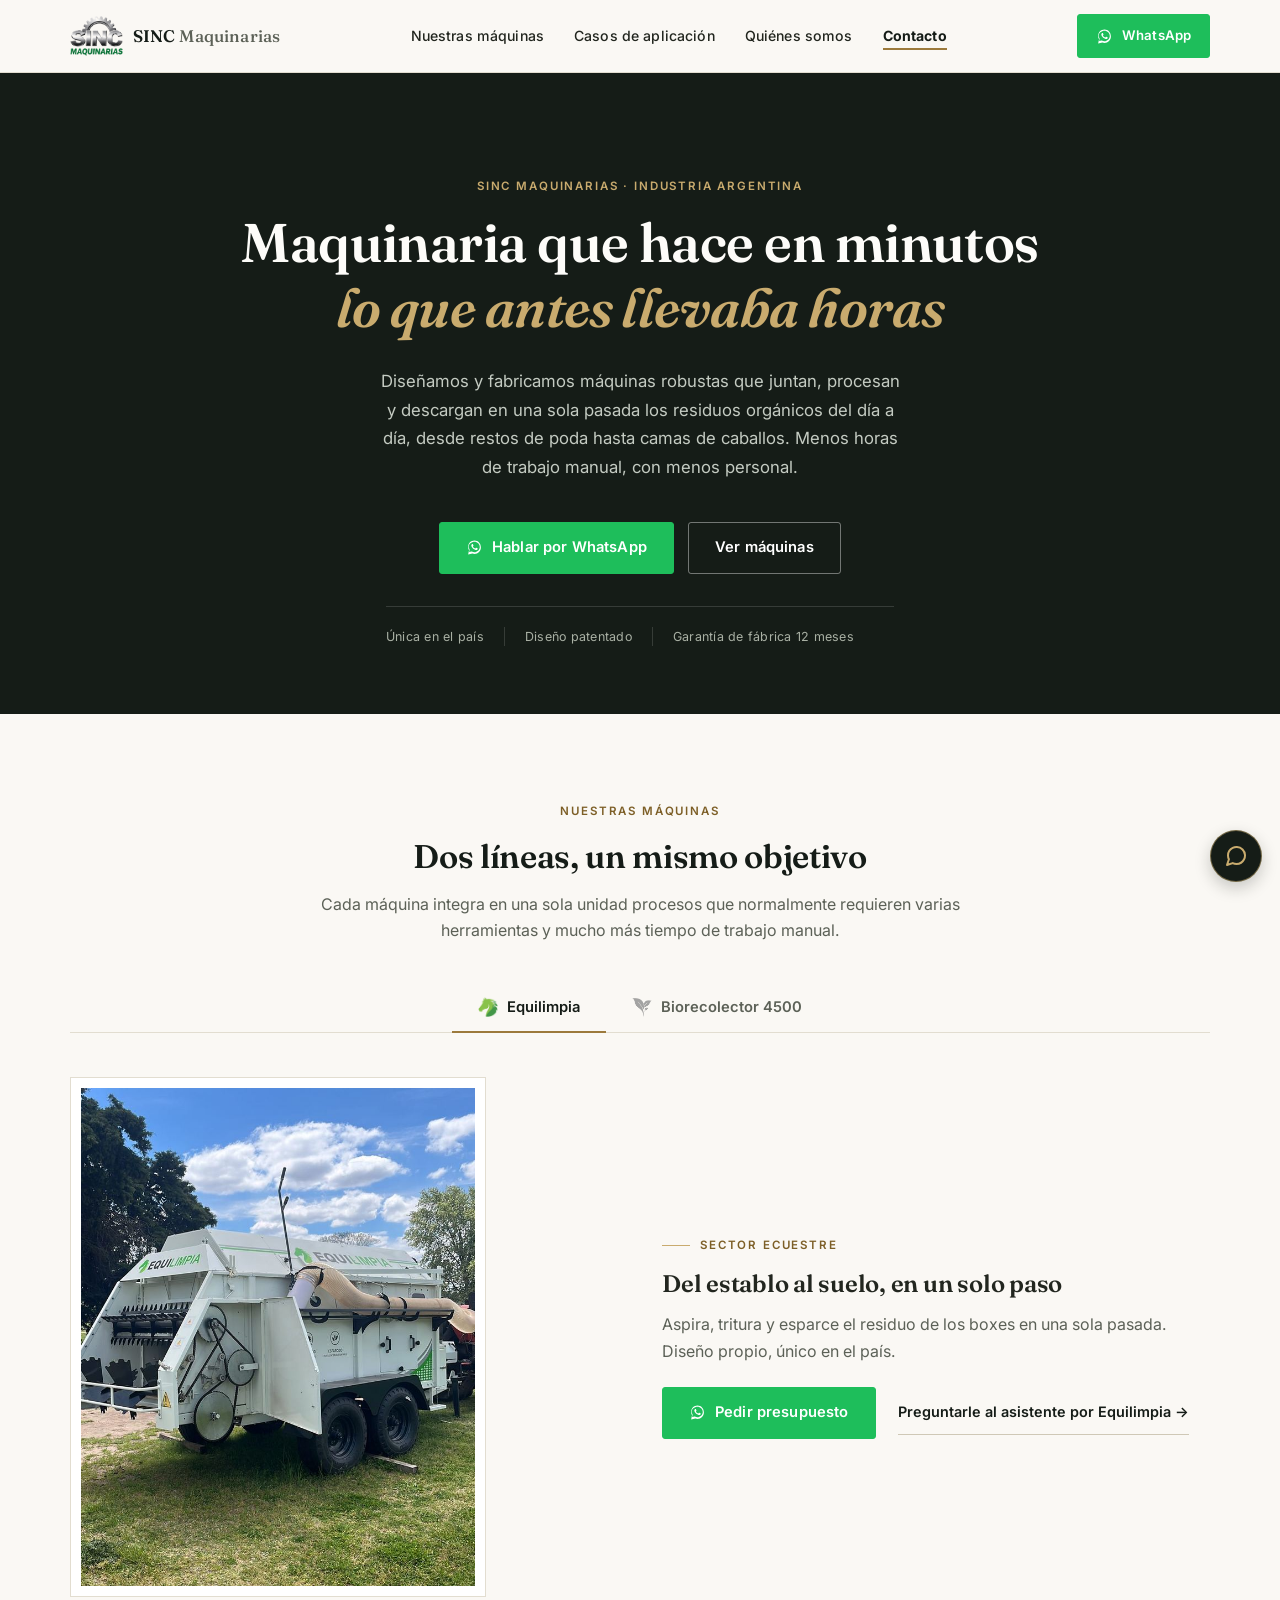
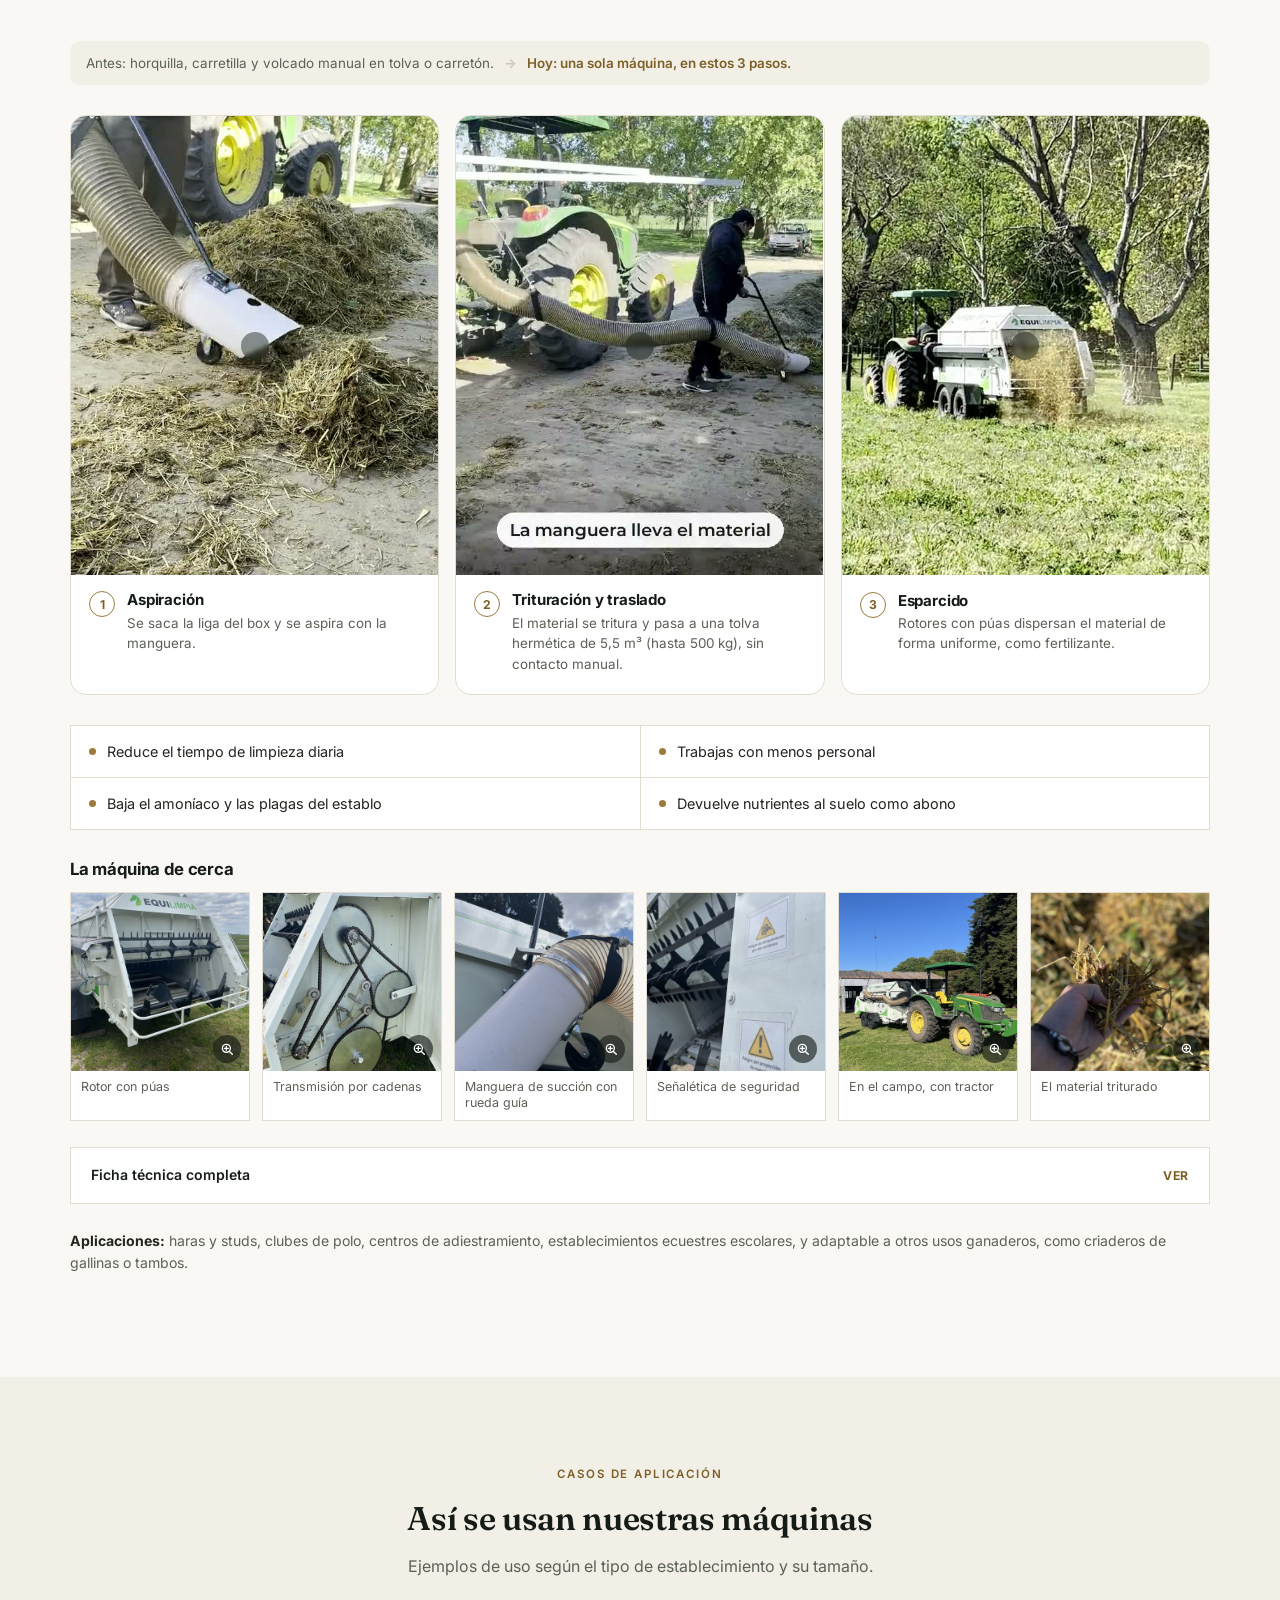
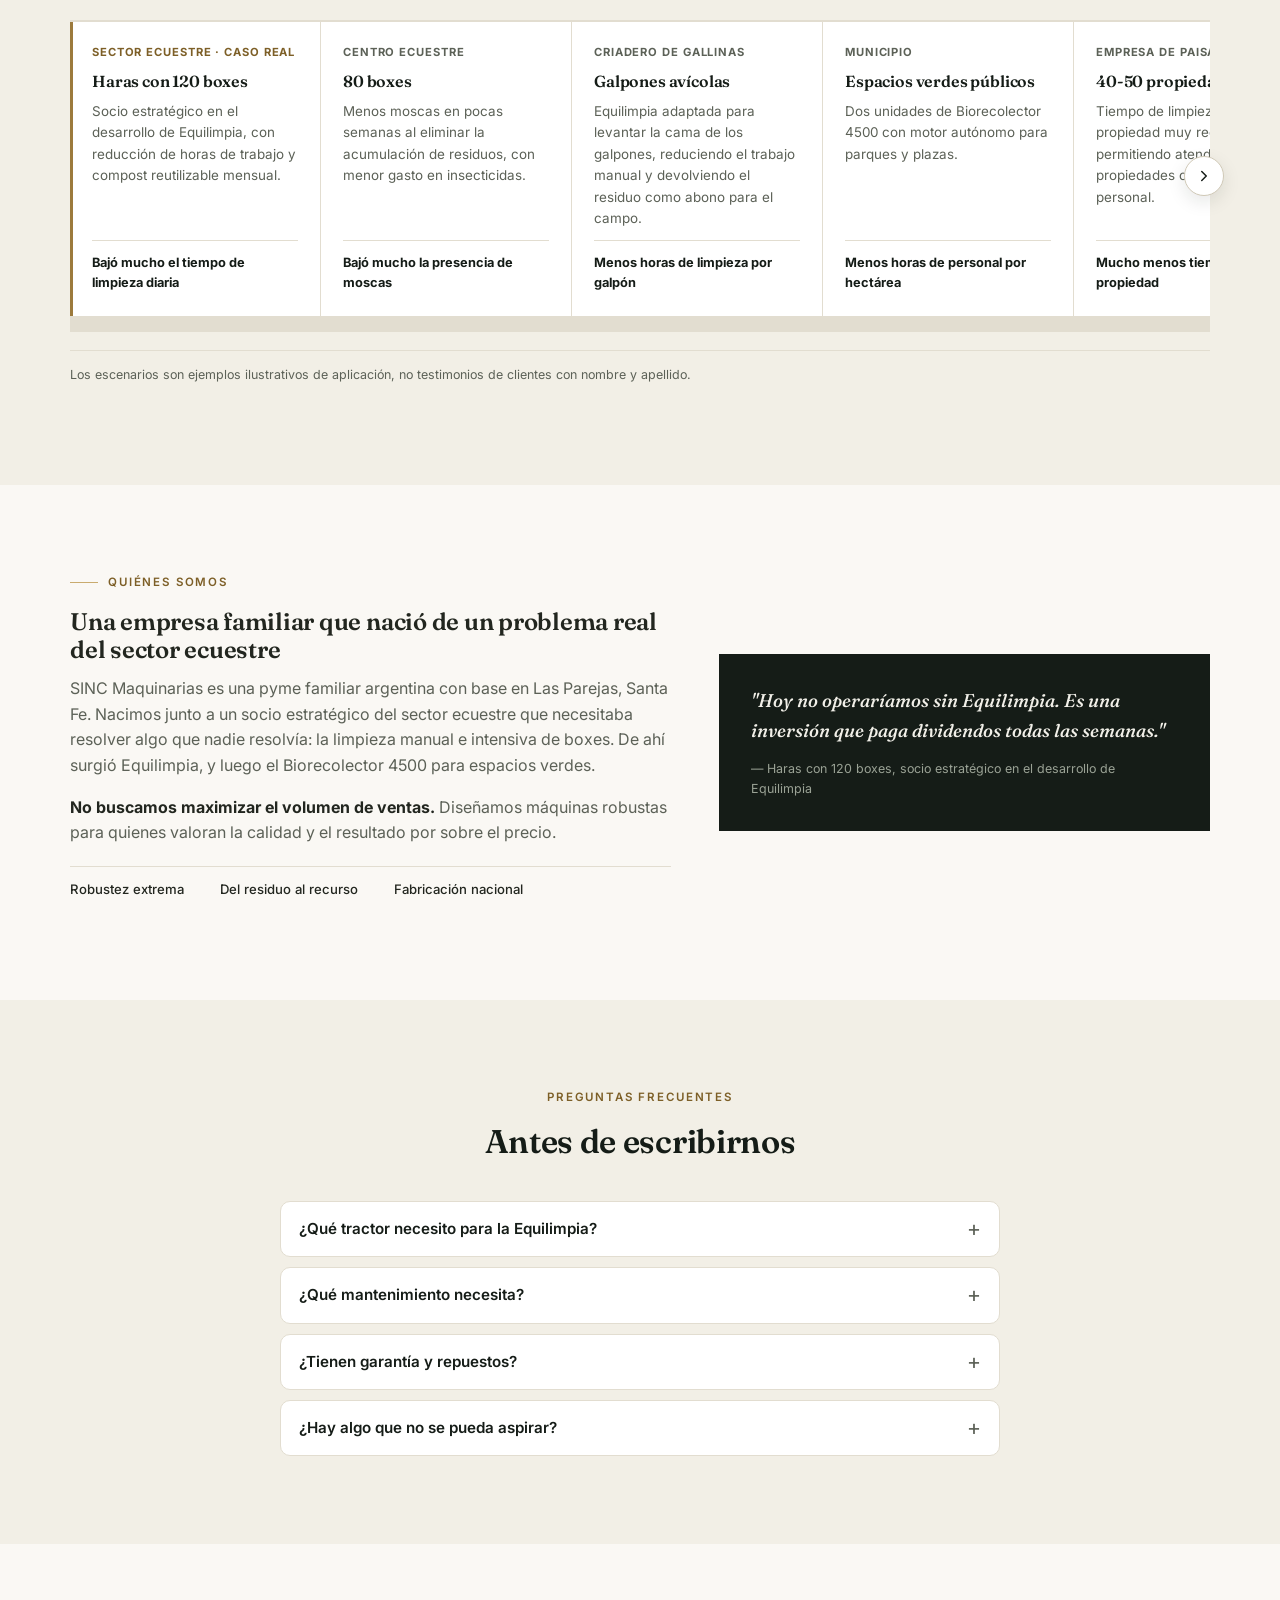
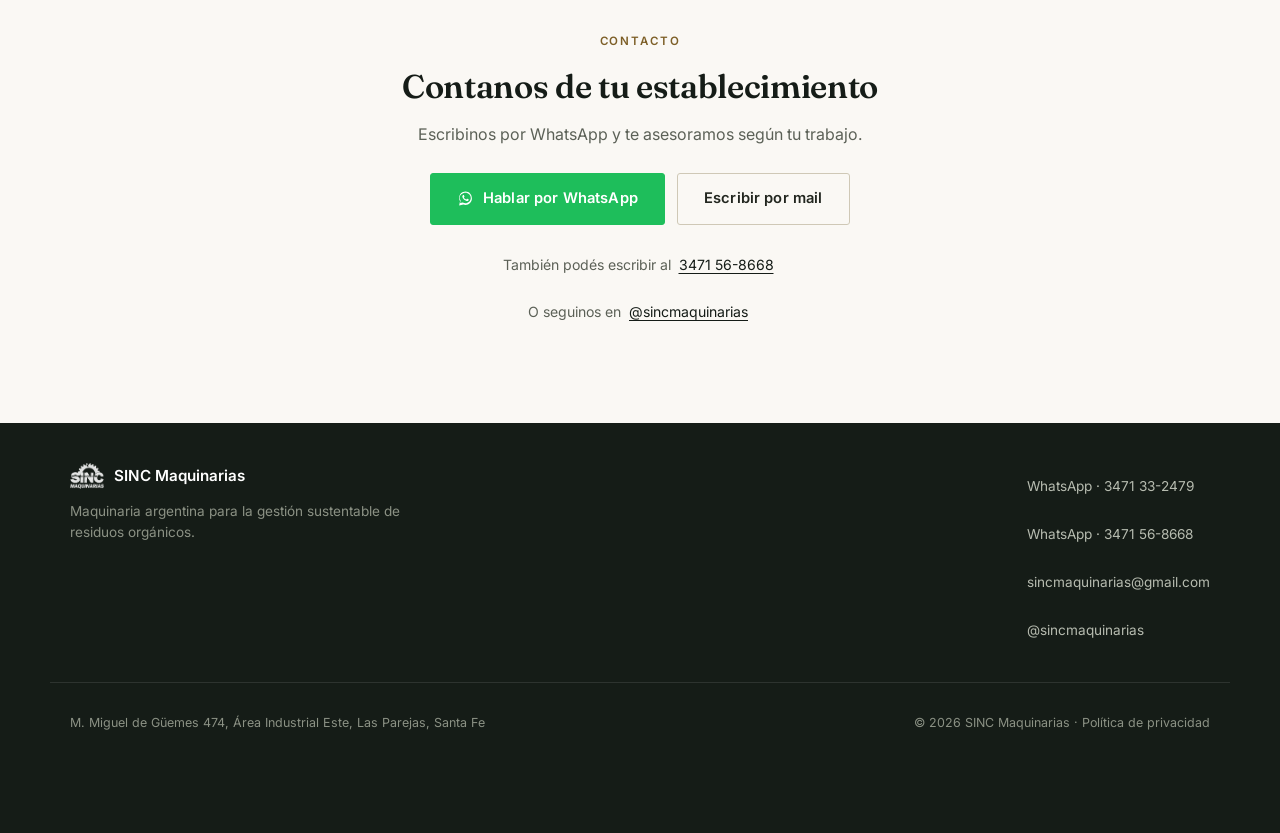
==== commit 3c1b96ec: "Visor de fotos en la galeria, nuevo video del paso 2, politica de privacidad publicada y arreglos de" ====
--- a/index.html
+++ b/index.html
@@ -11,7 +11,7 @@
 <link rel="preconnect" href="https://fonts.googleapis.com">
 <link rel="preconnect" href="https://fonts.gstatic.com" crossorigin>
 <link href="https://fonts.googleapis.com/css2?family=Fraunces:ital,opsz,wght@0,9..144,500;0,9..144,600;0,9..144,700;1,9..144,500&family=Inter:wght@400;500;600;700;800&display=swap" rel="stylesheet">
-<link rel="stylesheet" href="assets/css/styles.css?v=27">
+<link rel="stylesheet" href="assets/css/styles.css?v=29">
 
 <!-- Open Graph -->
 <meta property="og:title" content="SINC Maquinarias — Innovación, Robustez y Sostenibilidad al Servicio del Campo">
@@ -119,7 +119,7 @@
       <div class="tab-panel" id="tab-equilimpia" role="tabpanel" aria-labelledby="btn-equilimpia" tabindex="-1">
         <div class="prod-hero">
           <div class="prod-hero-media">
-            <img src="assets/img/equilimpia_maquina.jpg?v=25" alt="Equilimpia, la máquina completa con su manguera de succión" width="960" height="1200" loading="lazy">
+            <img src="assets/img/equilimpia_maquina.jpg?v=29" alt="Equilimpia, la máquina completa con su manguera de succión" width="720" height="900" loading="lazy">
           </div>
           <div class="prod-hero-copy">
             <div class="eyebrow" data-key="equilimpia.eyebrow">Sector ecuestre</div>
@@ -137,15 +137,15 @@
         <div class="steps-row">
           <div class="step-chip">
             <div class="step-media" aria-hidden="true"><video muted loop playsinline preload="none" poster="assets/img/poster-equilimpia-paso1.jpg"><source src="assets/video/equilimpia-paso1.mp4?v=25" type="video/mp4"></video><span class="step-play-icon"><svg viewBox="0 0 24 24" fill="currentColor"><path d="M8 5v14l11-7z"/></svg></span></div>
-            <div class="step-body"><div class="num">1</div><div><h4 data-key="equilimpia.paso1_titulo">Aspiración</h4><p data-key="equilimpia.paso1_texto">Se saca la liga del box y se aspira con la manguera.</p></div></div>
-          </div>
-          <div class="step-chip">
-            <div class="step-media" aria-hidden="true"><video muted loop playsinline preload="none" poster="assets/img/poster-equilimpia-paso2.jpg"><source src="assets/video/equilimpia-paso2.mp4?v=25" type="video/mp4"></video><span class="step-play-icon"><svg viewBox="0 0 24 24" fill="currentColor"><path d="M8 5v14l11-7z"/></svg></span></div>
-            <div class="step-body"><div class="num">2</div><div><h4 data-key="equilimpia.paso2_titulo">Trituración y traslado</h4><p data-key="equilimpia.paso2_texto">El material se tritura y pasa a una tolva hermética de 5,5 m³ (hasta 500 kg), sin contacto manual.</p></div></div>
+            <div class="step-body"><div class="num">1</div><div><h3 data-key="equilimpia.paso1_titulo">Aspiración</h3><p data-key="equilimpia.paso1_texto">Se saca la liga del box y se aspira con la manguera.</p></div></div>
+          </div>
+          <div class="step-chip">
+            <div class="step-media" aria-hidden="true"><video muted loop playsinline preload="none" poster="assets/img/poster-equilimpia-paso2.jpg"><source src="assets/video/equilimpia-paso2.mp4?v=28" type="video/mp4"></video><span class="step-play-icon"><svg viewBox="0 0 24 24" fill="currentColor"><path d="M8 5v14l11-7z"/></svg></span></div>
+            <div class="step-body"><div class="num">2</div><div><h3 data-key="equilimpia.paso2_titulo">Trituración y traslado</h3><p data-key="equilimpia.paso2_texto">El material se tritura y pasa a una tolva hermética de 5,5 m³ (hasta 500 kg), sin contacto manual.</p></div></div>
           </div>
           <div class="step-chip">
             <div class="step-media" aria-hidden="true"><video muted loop playsinline preload="none" poster="assets/img/poster-equilimpia-paso3.jpg"><source src="assets/video/equilimpia-paso3.mp4?v=25" type="video/mp4"></video><span class="step-play-icon"><svg viewBox="0 0 24 24" fill="currentColor"><path d="M8 5v14l11-7z"/></svg></span></div>
-            <div class="step-body"><div class="num">3</div><div><h4 data-key="equilimpia.paso3_titulo">Esparcido</h4><p data-key="equilimpia.paso3_texto">Rotores con púas dispersan el material de forma uniforme, como fertilizante.</p></div></div>
+            <div class="step-body"><div class="num">3</div><div><h3 data-key="equilimpia.paso3_titulo">Esparcido</h3><p data-key="equilimpia.paso3_texto">Rotores con púas dispersan el material de forma uniforme, como fertilizante.</p></div></div>
           </div>
         </div>
 
@@ -160,12 +160,12 @@
         <div class="galeria-eq">
           <h3 data-key="equilimpia.galeria_titulo">La máquina de cerca</h3>
           <div class="galeria-grid">
-            <figure><img src="assets/img/galeria-rotor.jpg" alt="Rotor con púas de la Equilimpia" width="440" height="440" loading="lazy"><figcaption data-key="equilimpia.galeria_1">Rotor con púas</figcaption></figure>
-            <figure><img src="assets/img/galeria-cadenas.jpg" alt="Cadenas y engranajes de transmisión de la Equilimpia" width="440" height="440" loading="lazy"><figcaption data-key="equilimpia.galeria_2">Transmisión por cadenas</figcaption></figure>
-            <figure><img src="assets/img/galeria-manguera.jpg" alt="Manguera de succión con rueda guía" width="440" height="440" loading="lazy"><figcaption data-key="equilimpia.galeria_3">Manguera de succión con rueda guía</figcaption></figure>
-            <figure><img src="assets/img/galeria-seguridad.jpg" alt="Señalética de seguridad en la Equilimpia" width="440" height="440" loading="lazy"><figcaption data-key="equilimpia.galeria_4">Señalética de seguridad</figcaption></figure>
-            <figure><img src="assets/img/galeria-campo.jpg" alt="Equilimpia enganchada a un tractor en el campo" width="440" height="440" loading="lazy"><figcaption data-key="equilimpia.galeria_5">En el campo, con tractor</figcaption></figure>
-            <figure><img src="assets/img/galeria-material.jpg" alt="Material triturado, resultado del proceso" width="440" height="440" loading="lazy"><figcaption data-key="equilimpia.galeria_6">El material triturado</figcaption></figure>
+            <figure><button type="button" class="galeria-btn" data-full="assets/img/galeria-full-rotor.jpg" aria-label="Ver foto ampliada"><img src="assets/img/galeria-rotor.jpg" alt="Rotor con púas de la Equilimpia" width="440" height="440" loading="lazy"></button><figcaption data-key="equilimpia.galeria_1">Rotor con púas</figcaption></figure>
+            <figure><button type="button" class="galeria-btn" data-full="assets/img/galeria-full-cadenas.jpg" aria-label="Ver foto ampliada"><img src="assets/img/galeria-cadenas.jpg" alt="Cadenas y engranajes de transmisión de la Equilimpia" width="440" height="440" loading="lazy"></button><figcaption data-key="equilimpia.galeria_2">Transmisión por cadenas</figcaption></figure>
+            <figure><button type="button" class="galeria-btn" data-full="assets/img/galeria-full-manguera.jpg" aria-label="Ver foto ampliada"><img src="assets/img/galeria-manguera.jpg" alt="Manguera de succión con rueda guía" width="440" height="440" loading="lazy"></button><figcaption data-key="equilimpia.galeria_3">Manguera de succión con rueda guía</figcaption></figure>
+            <figure><button type="button" class="galeria-btn" data-full="assets/img/galeria-full-seguridad.jpg" aria-label="Ver foto ampliada"><img src="assets/img/galeria-seguridad.jpg" alt="Señalética de seguridad en la Equilimpia" width="440" height="440" loading="lazy"></button><figcaption data-key="equilimpia.galeria_4">Señalética de seguridad</figcaption></figure>
+            <figure><button type="button" class="galeria-btn" data-full="assets/img/galeria-full-campo.jpg" aria-label="Ver foto ampliada"><img src="assets/img/galeria-campo.jpg" alt="Equilimpia enganchada a un tractor en el campo" width="440" height="440" loading="lazy"></button><figcaption data-key="equilimpia.galeria_5">En el campo, con tractor</figcaption></figure>
+            <figure><button type="button" class="galeria-btn" data-full="assets/img/galeria-full-material.jpg" aria-label="Ver foto ampliada"><img src="assets/img/galeria-material.jpg" alt="Material triturado, resultado del proceso" width="440" height="440" loading="lazy"></button><figcaption data-key="equilimpia.galeria_6">El material triturado</figcaption></figure>
           </div>
         </div>
 
@@ -217,15 +217,15 @@
         <div class="steps-row">
           <div class="step-chip">
             <div class="step-media" aria-hidden="true"><video muted loop playsinline preload="none" data-poster="assets/img/poster-biorecolector-aspiracion.jpg"><source src="assets/video/biorecolector-aspiracion.mp4" type="video/mp4"></video><span class="step-play-icon"><svg viewBox="0 0 24 24" fill="currentColor"><path d="M8 5v14l11-7z"/></svg></span></div>
-            <div class="step-body"><div class="num">1</div><div><h4 data-key="biorecolector.paso1_titulo">Recolección</h4><p data-key="biorecolector.paso1_texto">Turbina con manguera de 4-5" y caudal de aire de 1000-1500 m³/hora.</p></div></div>
+            <div class="step-body"><div class="num">1</div><div><h3 data-key="biorecolector.paso1_titulo">Recolección</h3><p data-key="biorecolector.paso1_texto">Turbina con manguera de 4-5" y caudal de aire de 1000-1500 m³/hora.</p></div></div>
           </div>
           <div class="step-chip">
             <div class="step-media" aria-hidden="true"><video muted loop playsinline preload="none" data-poster="assets/img/poster-biorecolector-tractor.jpg"><source src="assets/video/biorecolector-tractor.mp4" type="video/mp4"></video><span class="step-play-icon"><svg viewBox="0 0 24 24" fill="currentColor"><path d="M8 5v14l11-7z"/></svg></span></div>
-            <div class="step-body"><div class="num">2</div><div><h4 data-key="biorecolector.paso2_titulo">Compactación</h4><p data-key="biorecolector.paso2_texto">Rodillo interno que reduce el volumen de 5 a 7 veces en una tolva de 450-550 L.</p></div></div>
+            <div class="step-body"><div class="num">2</div><div><h3 data-key="biorecolector.paso2_titulo">Compactación</h3><p data-key="biorecolector.paso2_texto">Rodillo interno que reduce el volumen de 5 a 7 veces en una tolva de 450-550 L.</p></div></div>
           </div>
           <div class="step-chip">
             <div class="step-media" aria-hidden="true"><video muted loop playsinline preload="none" data-poster="assets/img/poster-biorecolector-descarga.jpg"><source src="assets/video/biorecolector-descarga.mp4" type="video/mp4"></video><span class="step-play-icon"><svg viewBox="0 0 24 24" fill="currentColor"><path d="M8 5v14l11-7z"/></svg></span></div>
-            <div class="step-body"><div class="num">3</div><div><h4 data-key="biorecolector.paso3_titulo">Descarga</h4><p data-key="biorecolector.paso3_texto">Compuerta de apertura hidráulica que descarga el material triturado, listo para compostar.</p></div></div>
+            <div class="step-body"><div class="num">3</div><div><h3 data-key="biorecolector.paso3_titulo">Descarga</h3><p data-key="biorecolector.paso3_texto">Compuerta de apertura hidráulica que descarga el material triturado, listo para compostar.</p></div></div>
           </div>
         </div>
 
@@ -270,37 +270,37 @@
         <div class="casos-carousel" id="casosCarousel">
           <div class="caso-card real">
             <span class="sector" data-key="casos.caso1_sector">Sector ecuestre · caso real</span>
-            <h4 data-key="casos.caso1_titulo">Haras con 120 boxes</h4>
+            <h3 data-key="casos.caso1_titulo">Haras con 120 boxes</h3>
             <p data-key="casos.caso1_texto">Socio estratégico en el desarrollo de Equilimpia, con reducción de horas de trabajo y compost reutilizable mensual.</p>
             <div class="resultado" data-key="casos.caso1_resultado">Bajó mucho el tiempo de limpieza diaria</div>
           </div>
           <div class="caso-card">
             <span class="sector" data-key="casos.caso2_sector">Centro ecuestre</span>
-            <h4 data-key="casos.caso2_titulo">80 boxes</h4>
+            <h3 data-key="casos.caso2_titulo">80 boxes</h3>
             <p data-key="casos.caso2_texto">Menos moscas en pocas semanas al eliminar la acumulación de residuos, con menor gasto en insecticidas.</p>
             <div class="resultado" data-key="casos.caso2_resultado">Bajó mucho la presencia de moscas</div>
           </div>
           <div class="caso-card">
             <span class="sector" data-key="casos.caso3_sector">Criadero de gallinas</span>
-            <h4 data-key="casos.caso3_titulo">Galpones avícolas</h4>
+            <h3 data-key="casos.caso3_titulo">Galpones avícolas</h3>
             <p data-key="casos.caso3_texto">Equilimpia adaptada para levantar la cama de los galpones, reduciendo el trabajo manual y devolviendo el residuo como abono para el campo.</p>
             <div class="resultado" data-key="casos.caso3_resultado">Menos horas de limpieza por galpón</div>
           </div>
           <div class="caso-card">
             <span class="sector" data-key="casos.caso4_sector">Municipio</span>
-            <h4 data-key="casos.caso4_titulo">Espacios verdes públicos</h4>
+            <h3 data-key="casos.caso4_titulo">Espacios verdes públicos</h3>
             <p data-key="casos.caso4_texto">Dos unidades de Biorecolector 4500 con motor autónomo para parques y plazas.</p>
             <div class="resultado" data-key="casos.caso4_resultado">Menos horas de personal por hectárea</div>
           </div>
           <div class="caso-card">
             <span class="sector" data-key="casos.caso5_sector">Empresa de paisajismo</span>
-            <h4 data-key="casos.caso5_titulo">40-50 propiedades</h4>
+            <h3 data-key="casos.caso5_titulo">40-50 propiedades</h3>
             <p data-key="casos.caso5_texto">Tiempo de limpieza por propiedad muy reducido, permitiendo atender más propiedades con el mismo personal.</p>
             <div class="resultado" data-key="casos.caso5_resultado">Mucho menos tiempo por propiedad</div>
           </div>
           <div class="caso-card">
             <span class="sector" data-key="casos.caso6_sector">Vivero comercial</span>
-            <h4 data-key="casos.caso6_titulo">Procesamiento en tiempo real</h4>
+            <h3 data-key="casos.caso6_titulo">Procesamiento en tiempo real</h3>
             <p data-key="casos.caso6_texto">Se libera espacio de acopio y se acelera el compostaje al procesar el residuo en el momento.</p>
             <div class="resultado" data-key="casos.caso6_resultado">Libera espacio de acopio</div>
           </div>
@@ -413,7 +413,7 @@
   </div>
   <div class="container footer-bottom">
     <a href="https://www.google.com/maps/search/?api=1&query=M.+Miguel+de+G%C3%BCemes+474%2C+Las+Parejas%2C+Santa+Fe%2C+Argentina" target="_blank" rel="noopener">M. Miguel de Güemes 474, Área Industrial Este, Las Parejas, Santa Fe</a>
-    <span>© <span id="year"></span> SINC Maquinarias</span>
+    <span>© <span id="year"></span> SINC Maquinarias · <a href="privacidad.html">Política de privacidad</a></span>
   </div>
 </footer>
 
@@ -439,6 +439,6 @@
   <div class="chat-panel-body" id="chatPanelBody"></div>
 </div>
 
-<script src="assets/js/main.js?v=25"></script>
+<script src="assets/js/main.js?v=29"></script>
 </body>
 </html>
--- a/assets/css/styles.css
+++ b/assets/css/styles.css
@@ -97,7 +97,7 @@
 .link-arrow{
   display:inline-flex;align-items:center;gap:7px;font-weight:600;font-size:.9rem;
   font-family:"Inter",sans-serif;background:none;border:0;border-bottom:1px solid var(--line-strong);
-  padding:0 0 2px;cursor:pointer;
+  padding:0 0 2px;cursor:pointer;min-height:44px;
   color:var(--ink);text-decoration:none;
   transition:border-color .18s ease,gap .18s ease,color .18s ease;
 }
@@ -259,7 +259,7 @@
   display:flex;align-items:center;justify-content:center;font-weight:700;font-size:.76rem;font-family:"Inter",sans-serif;
 }
 .tab-panel.bio .step-chip .num{border-color:var(--forest);color:var(--forest)}
-.step-chip h4{margin:0 0 4px;font-size:.94rem;font-family:"Inter",sans-serif;font-weight:700;color:var(--ink)}
+.step-chip h3{margin:0 0 4px;font-size:.94rem;font-family:"Inter",sans-serif;font-weight:700;color:var(--ink)}
 .step-chip p{margin:0;color:var(--text-soft);font-size:.84rem;line-height:1.5}
 
 /* beneficios */
@@ -338,7 +338,7 @@
 .caso-card:hover{transform:translateY(-4px);box-shadow:0 16px 30px rgba(21,28,23,.12);z-index:1}
 .caso-card .sector{font-family:"Inter",sans-serif;font-size:.7rem;text-transform:uppercase;letter-spacing:.08em;font-weight:700;color:var(--text-soft)}
 .caso-card.real .sector{color:var(--gold-text)}
-.caso-card h4{margin:0;font-size:1rem;font-family:"Fraunces",serif;color:var(--ink)}
+.caso-card h3{margin:0;font-size:1rem;font-family:"Fraunces",serif;color:var(--ink)}
 .caso-card p{margin:0;font-family:"Inter",sans-serif;font-size:.84rem;color:var(--text-soft)}
 .caso-card .resultado{
   margin-top:auto;padding-top:12px;border-top:1px solid var(--line);
@@ -386,7 +386,7 @@
 .footer-about{max-width:340px}
 .footer-about p{margin:0;color:#8b9184;font-size:.85rem;line-height:1.55}
 .footer-brand{display:flex;align-items:center;gap:10px;margin-bottom:12px}
-.footer-brand img{height:26px;filter:brightness(0) invert(1);opacity:.9}
+.footer-brand img{height:26px;width:auto;filter:brightness(0) invert(1);opacity:.9}
 .footer-brand span{color:#fff;font-weight:600;font-size:.95rem}
 .footer-contact{list-style:none;margin:0;padding:0;display:grid;gap:0}
 .footer-contact a{display:block;padding:13px 0;color:#b7bcb0;text-decoration:none;font-size:.85rem;transition:color .15s ease}
@@ -564,3 +564,26 @@
   .galeria-grid::-webkit-scrollbar{display:none}
   .galeria-grid figure{flex:0 0 132px;scroll-snap-align:start}
 }
+
+/* Foto de la galeria como boton + visor a pantalla completa */
+.galeria-btn{display:block;width:100%;padding:0;margin:0;border:0;background:none;cursor:zoom-in;position:relative;-webkit-tap-highlight-color:transparent}
+.galeria-btn::after{content:"";position:absolute;right:8px;bottom:8px;width:28px;height:28px;border-radius:50%;background:rgba(21,28,23,.62) url("data:image/svg+xml,%3Csvg xmlns='http://www.w3.org/2000/svg' viewBox='0 0 24 24' fill='none' stroke='white' stroke-width='2' stroke-linecap='round'%3E%3Ccircle cx='11' cy='11' r='6'/%3E%3Cpath d='M20 20l-4-4M11 8v6M8 11h6'/%3E%3C/svg%3E") center/16px no-repeat}
+.galeria-btn:focus-visible{outline:3px solid var(--gold);outline-offset:-3px}
+.lb-open{overflow:hidden}
+.lb{position:fixed;inset:0;z-index:300;background:rgba(10,14,11,.95);display:flex;align-items:center;justify-content:center;padding:0}
+.lb[hidden]{display:none}
+.lb-fig{margin:0;max-width:100%;display:flex;flex-direction:column;align-items:center;gap:12px;padding:64px 0 56px}
+.lb-fig img{display:block;max-width:100vw;max-height:calc(100vh - 150px);max-height:calc(100dvh - 150px);width:auto;height:auto;object-fit:contain;opacity:0;transition:opacity .2s ease}
+.lb-fig img.is-ready{opacity:1}
+.lb-fig figcaption{color:#fff;font-family:"Inter",sans-serif;font-size:.95rem;text-align:center;padding:0 64px;line-height:1.4}
+.lb-close,.lb-nav{position:absolute;display:flex;align-items:center;justify-content:center;width:48px;height:48px;border:0;border-radius:50%;background:rgba(255,255,255,.14);color:#fff;cursor:pointer;-webkit-tap-highlight-color:transparent}
+.lb-close:hover,.lb-nav:hover{background:rgba(255,255,255,.26)}
+.lb-close:focus-visible,.lb-nav:focus-visible{outline:3px solid #fff;outline-offset:2px}
+.lb-close{top:max(12px,env(safe-area-inset-top));right:12px}
+.lb-nav{top:50%;transform:translateY(-50%)}
+.lb-nav.prev{left:10px}.lb-nav.next{right:10px}
+.lb-close svg,.lb-nav svg{width:24px;height:24px}
+.lb-count{position:absolute;left:0;right:0;bottom:max(14px,env(safe-area-inset-bottom));text-align:center;color:#b7bcb0;font-family:"Inter",sans-serif;font-size:.82rem}
+@media(max-width:860px){.lb-nav{background:rgba(0,0,0,.4);top:auto;bottom:max(8px,env(safe-area-inset-bottom));transform:none}.lb-nav.prev{left:12px}.lb-nav.next{right:12px}.lb-fig{padding:64px 0 76px}.lb-fig img{max-height:calc(100vh - 170px);max-height:calc(100dvh - 170px)}.lb-fig figcaption{padding:0 20px}}
+.chat-legal{flex:none;margin:0;padding:0 12px 10px;font-family:"Inter",sans-serif;font-size:.7rem;color:var(--text-soft);text-align:center;background:#fff}
+.chat-legal a{color:inherit;text-underline-offset:2px}
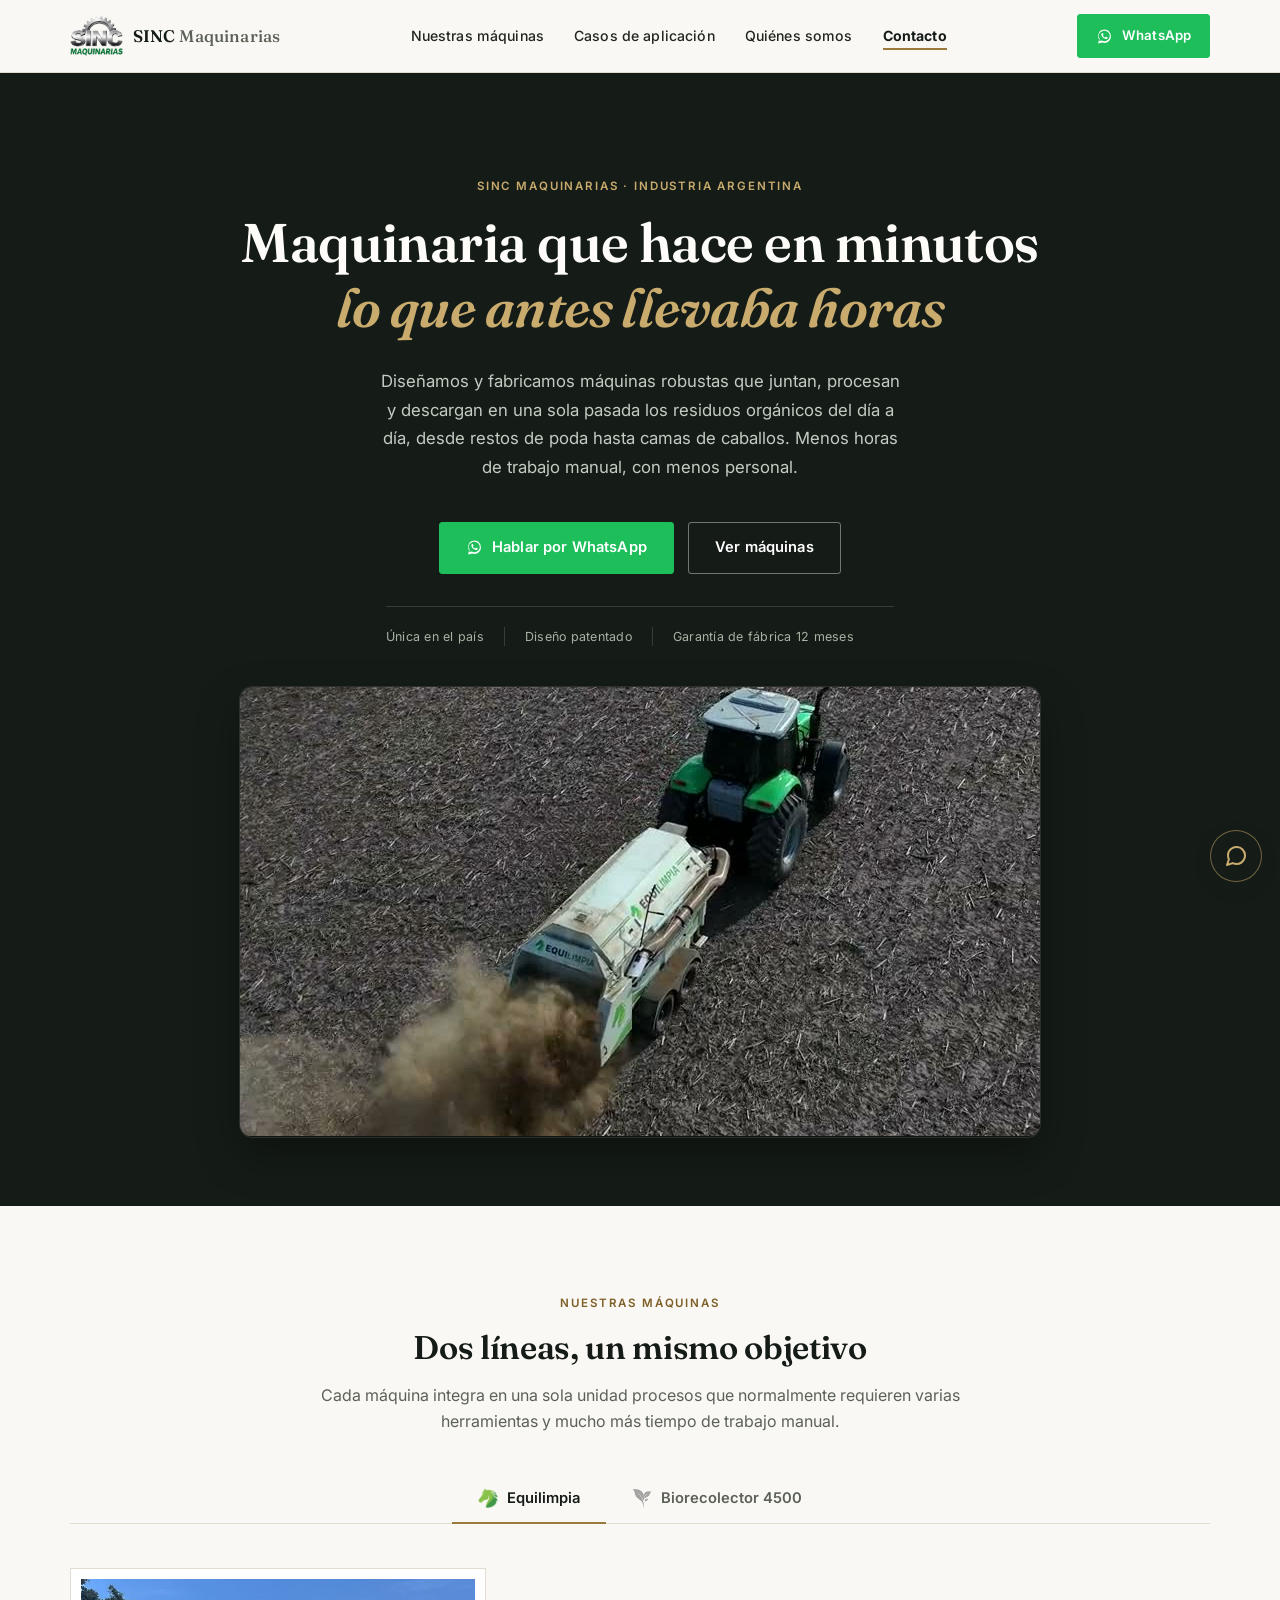
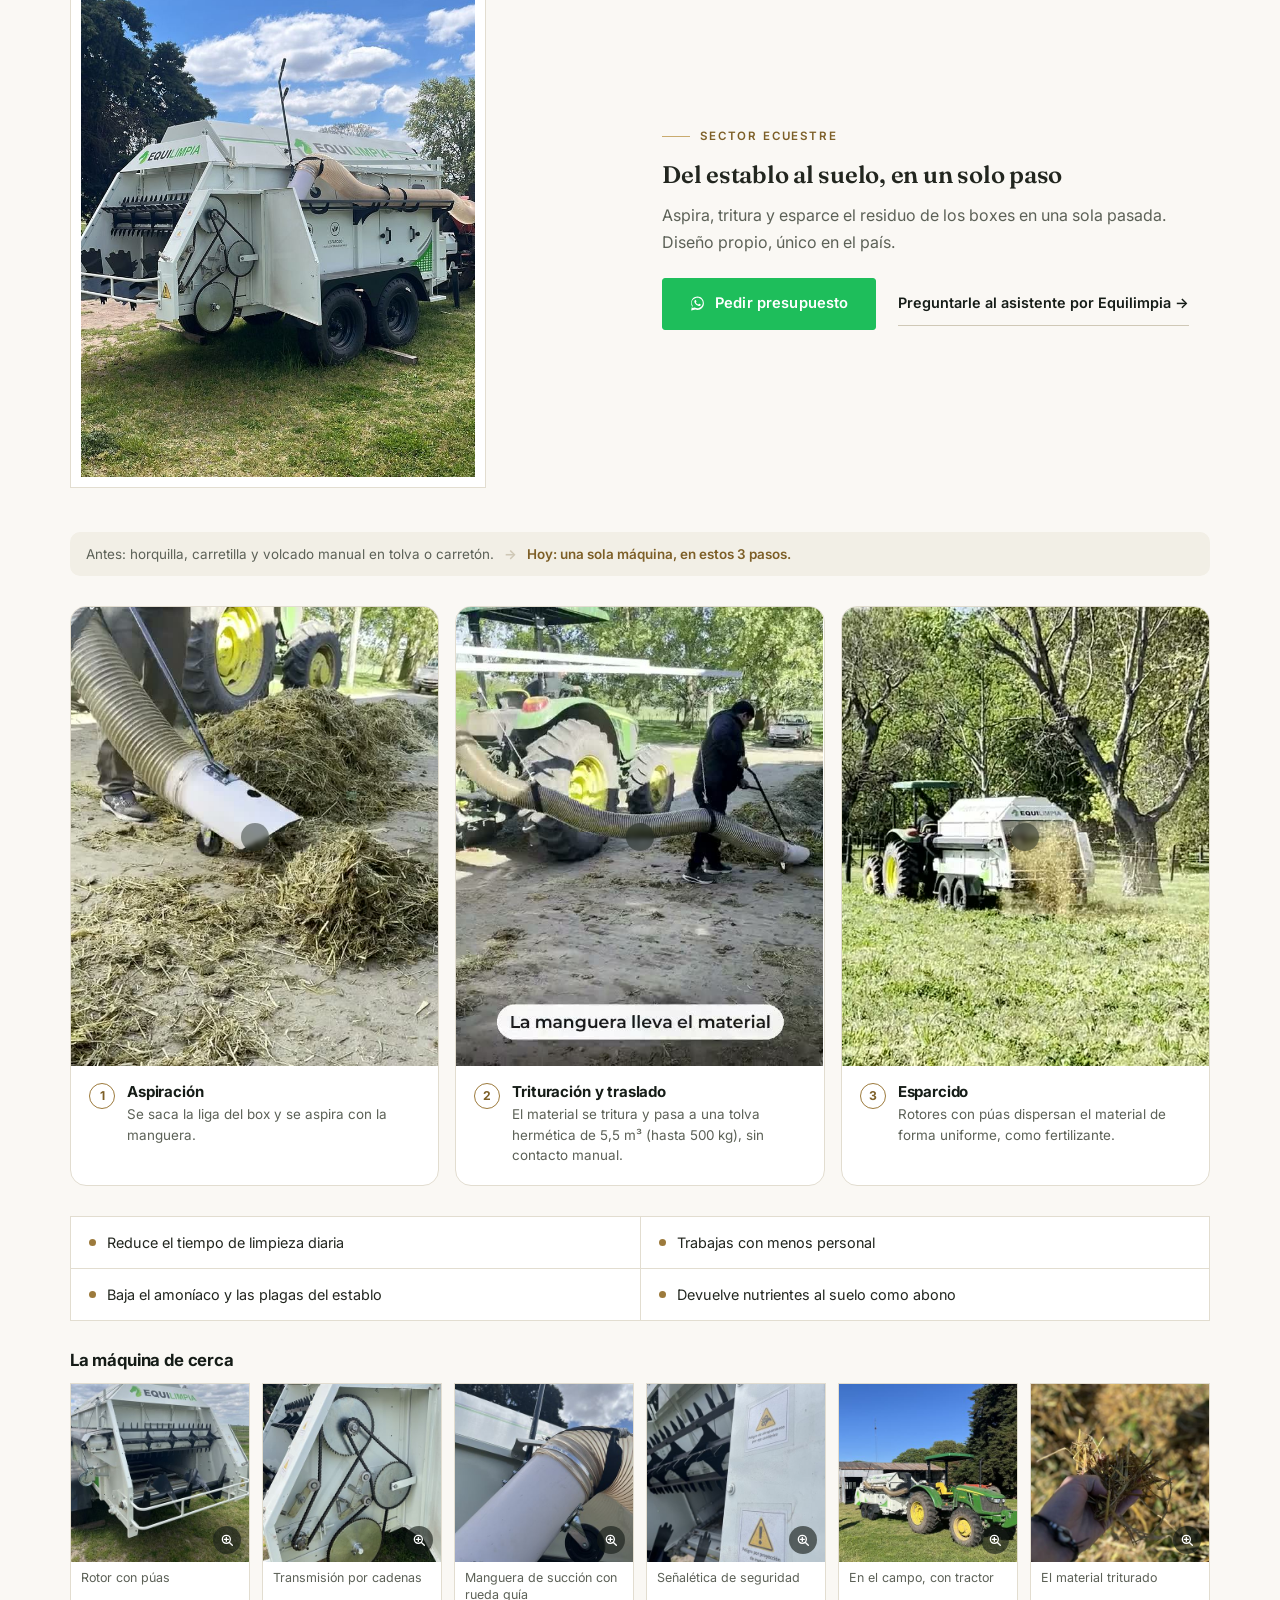
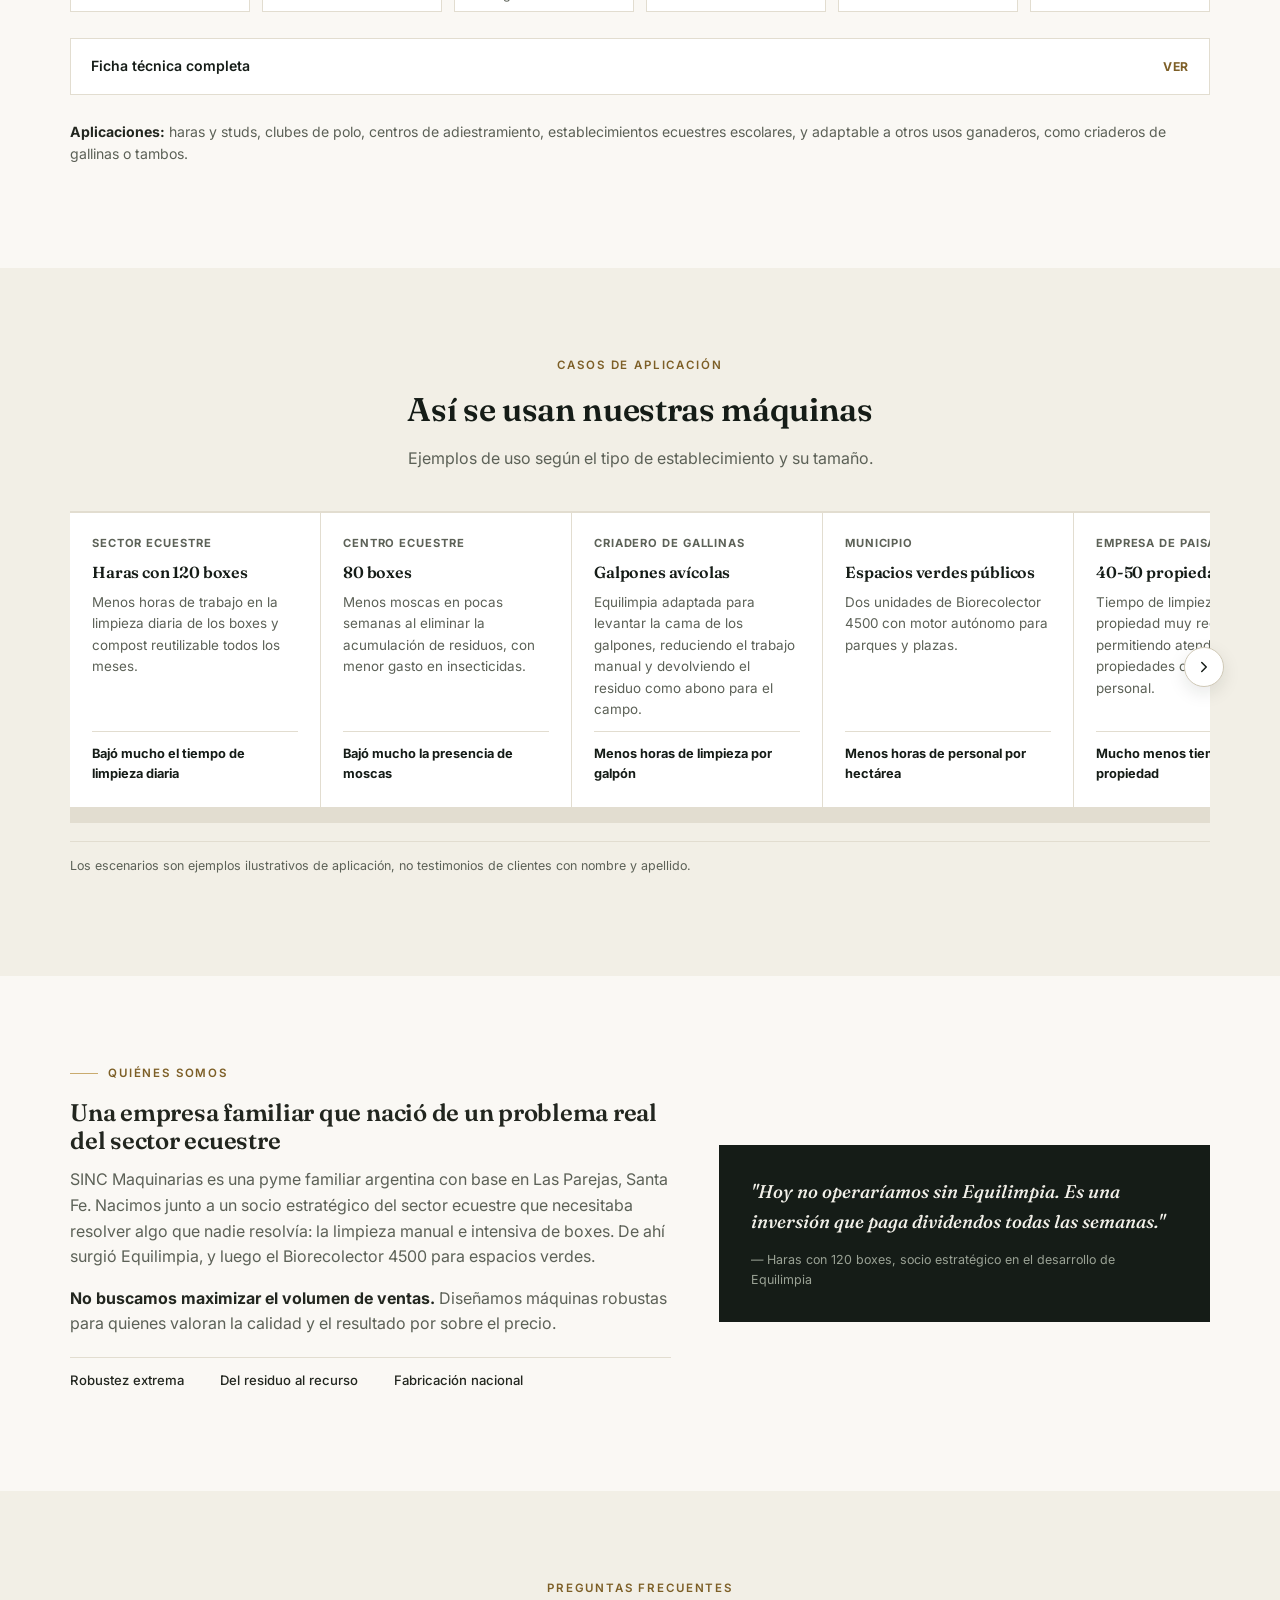
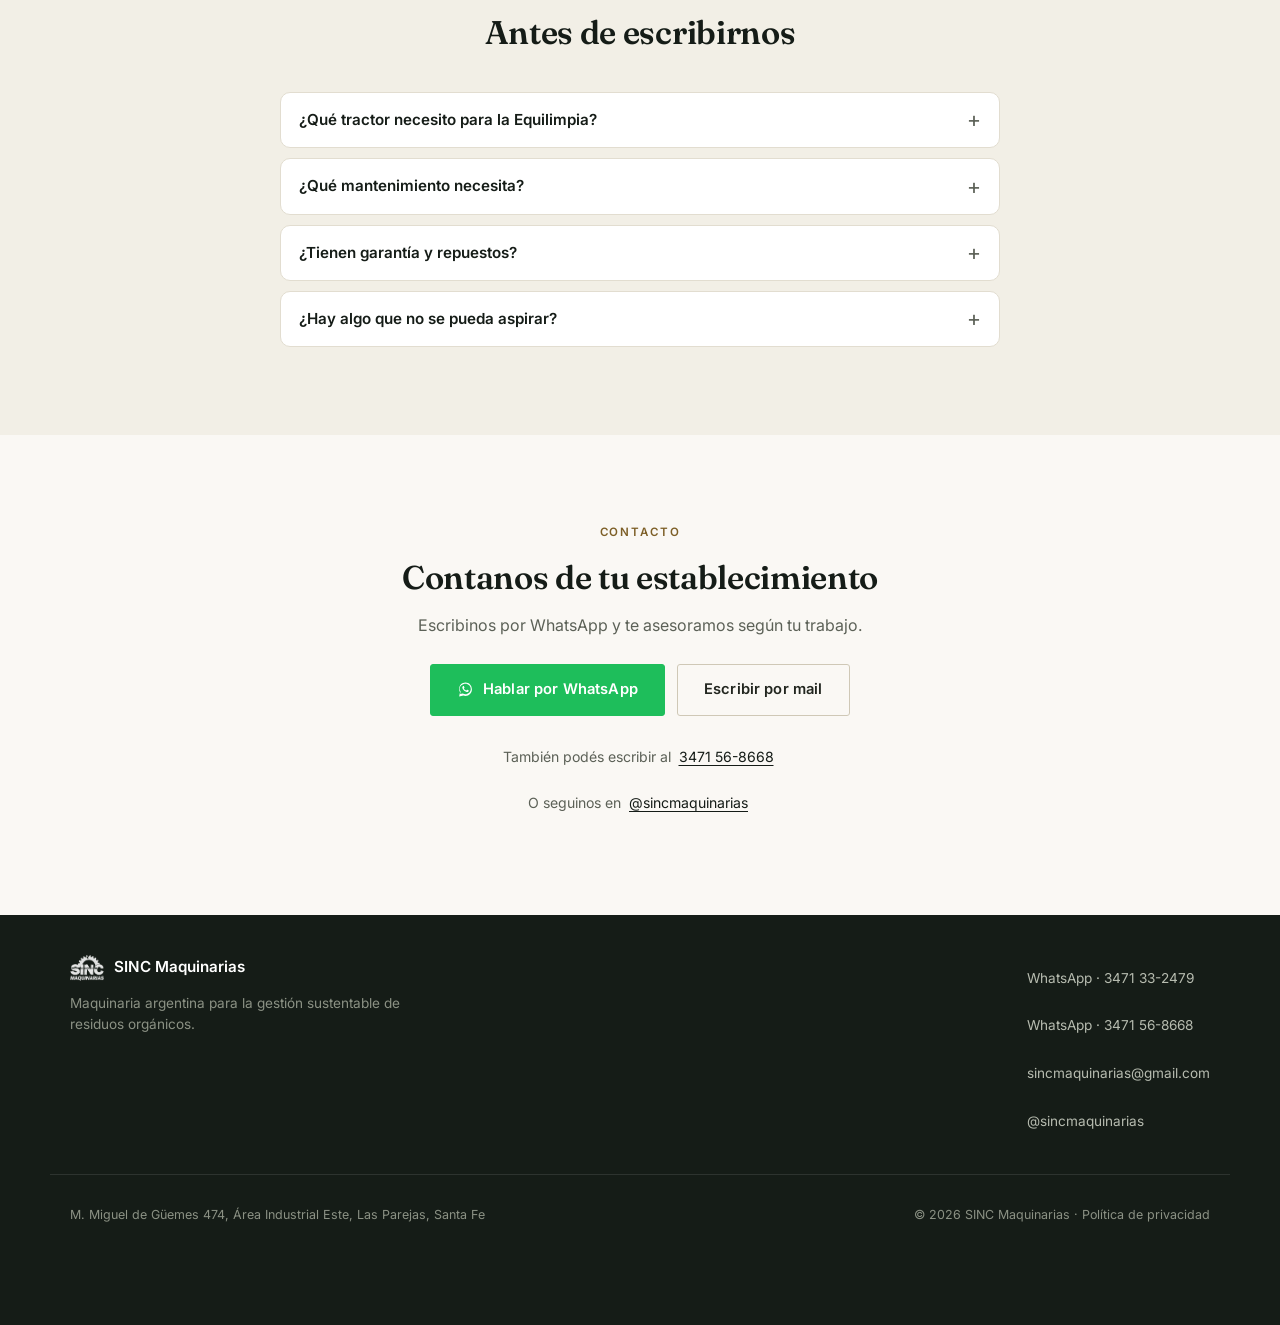
==== commit 439e52b3: "Portada con video corto del dron esparciendo; primer caso pasa a ejemplo ilustrativo Co-Authored-By:" ====
--- a/index.html
+++ b/index.html
@@ -11,7 +11,7 @@
 <link rel="preconnect" href="https://fonts.googleapis.com">
 <link rel="preconnect" href="https://fonts.gstatic.com" crossorigin>
 <link href="https://fonts.googleapis.com/css2?family=Fraunces:ital,opsz,wght@0,9..144,500;0,9..144,600;0,9..144,700;1,9..144,500&family=Inter:wght@400;500;600;700;800&display=swap" rel="stylesheet">
-<link rel="stylesheet" href="assets/css/styles.css?v=29">
+<link rel="stylesheet" href="assets/css/styles.css?v=30">
 
 <!-- Open Graph -->
 <meta property="og:title" content="SINC Maquinarias — Innovación, Robustez y Sostenibilidad al Servicio del Campo">
@@ -92,6 +92,9 @@
         <div class="trust-item" data-key="hero.trust_2">Fabricación nacional</div>
         <div class="trust-item" data-key="hero.trust_3">Garantía de fábrica 12 meses</div>
       </div>
+      <figure class="hero-media">
+        <video muted loop playsinline preload="none" poster="assets/img/poster-hero.jpg" role="img" aria-label="Vista aérea de la Equilimpia esparciendo el material en el campo"><source src="assets/video/hero-esparcido.mp4?v=30" type="video/mp4"></video>
+      </figure>
     </div>
   </section>
 
@@ -268,10 +271,10 @@
           <svg viewBox="0 0 24 24" fill="none" stroke="currentColor" stroke-width="2" stroke-linecap="round" stroke-linejoin="round"><path d="M15 18l-6-6 6-6"/></svg>
         </button>
         <div class="casos-carousel" id="casosCarousel">
-          <div class="caso-card real">
-            <span class="sector" data-key="casos.caso1_sector">Sector ecuestre · caso real</span>
+          <div class="caso-card">
+            <span class="sector" data-key="casos.caso1_sector">Sector ecuestre</span>
             <h3 data-key="casos.caso1_titulo">Haras con 120 boxes</h3>
-            <p data-key="casos.caso1_texto">Socio estratégico en el desarrollo de Equilimpia, con reducción de horas de trabajo y compost reutilizable mensual.</p>
+            <p data-key="casos.caso1_texto">Menos horas de trabajo en la limpieza diaria de los boxes y compost reutilizable todos los meses.</p>
             <div class="resultado" data-key="casos.caso1_resultado">Bajó mucho el tiempo de limpieza diaria</div>
           </div>
           <div class="caso-card">
@@ -439,6 +442,6 @@
   <div class="chat-panel-body" id="chatPanelBody"></div>
 </div>
 
-<script src="assets/js/main.js?v=29"></script>
+<script src="assets/js/main.js?v=30"></script>
 </body>
 </html>
--- a/assets/css/styles.css
+++ b/assets/css/styles.css
@@ -587,3 +587,8 @@
 @media(max-width:860px){.lb-nav{background:rgba(0,0,0,.4);top:auto;bottom:max(8px,env(safe-area-inset-bottom));transform:none}.lb-nav.prev{left:12px}.lb-nav.next{right:12px}.lb-fig{padding:64px 0 76px}.lb-fig img{max-height:calc(100vh - 170px);max-height:calc(100dvh - 170px)}.lb-fig figcaption{padding:0 20px}}
 .chat-legal{flex:none;margin:0;padding:0 12px 10px;font-family:"Inter",sans-serif;font-size:.7rem;color:var(--text-soft);text-align:center;background:#fff}
 .chat-legal a{color:inherit;text-underline-offset:2px}
+
+/* Portada: tarjeta con video corto (se reproduce al verse; sin sonido) */
+.hero-media{margin:40px auto 0;max-width:820px;border-radius:14px;overflow:hidden;border:1px solid rgba(255,255,255,.12);background:#0e130f;aspect-ratio:4/3;box-shadow:0 18px 40px rgba(0,0,0,.35)}
+.hero-media video{display:block;width:100%;height:100%;object-fit:cover;object-position:center 45%}
+@media(min-width:861px){.hero-media{aspect-ratio:16/9}}
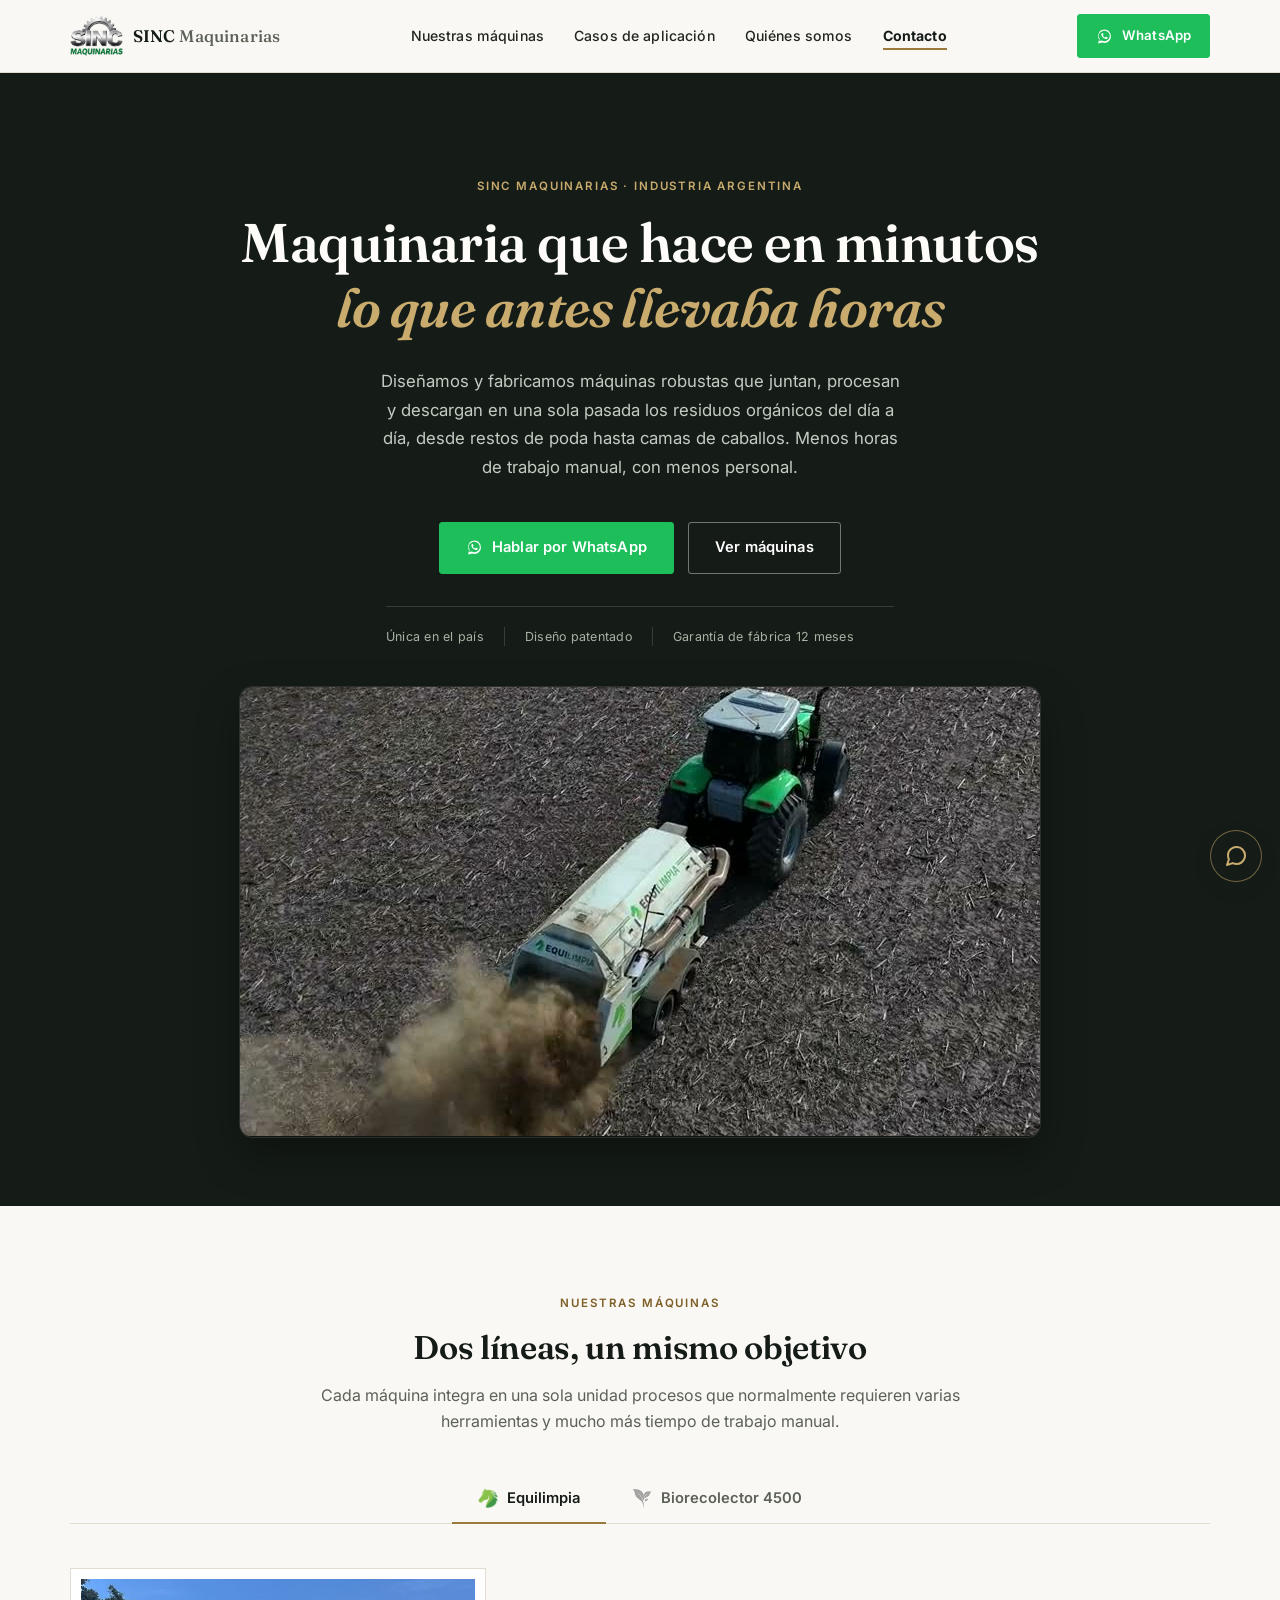
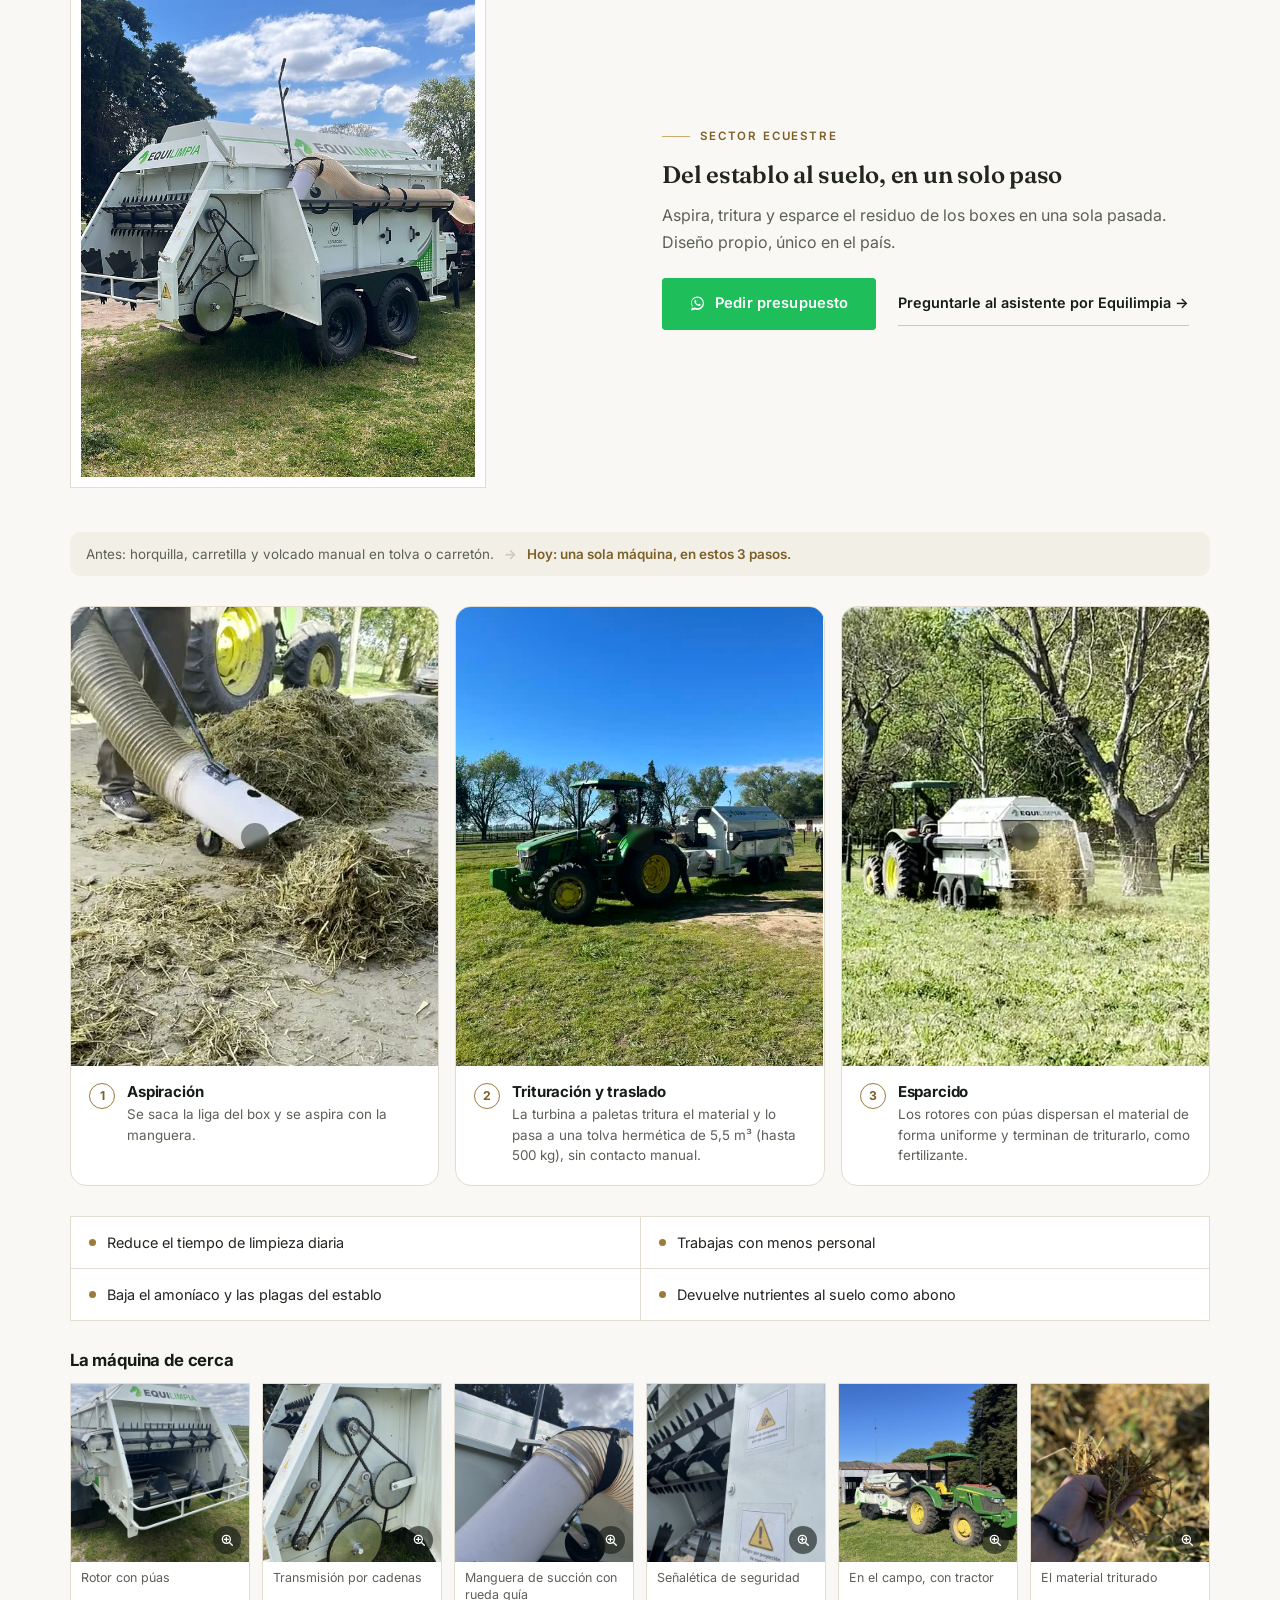
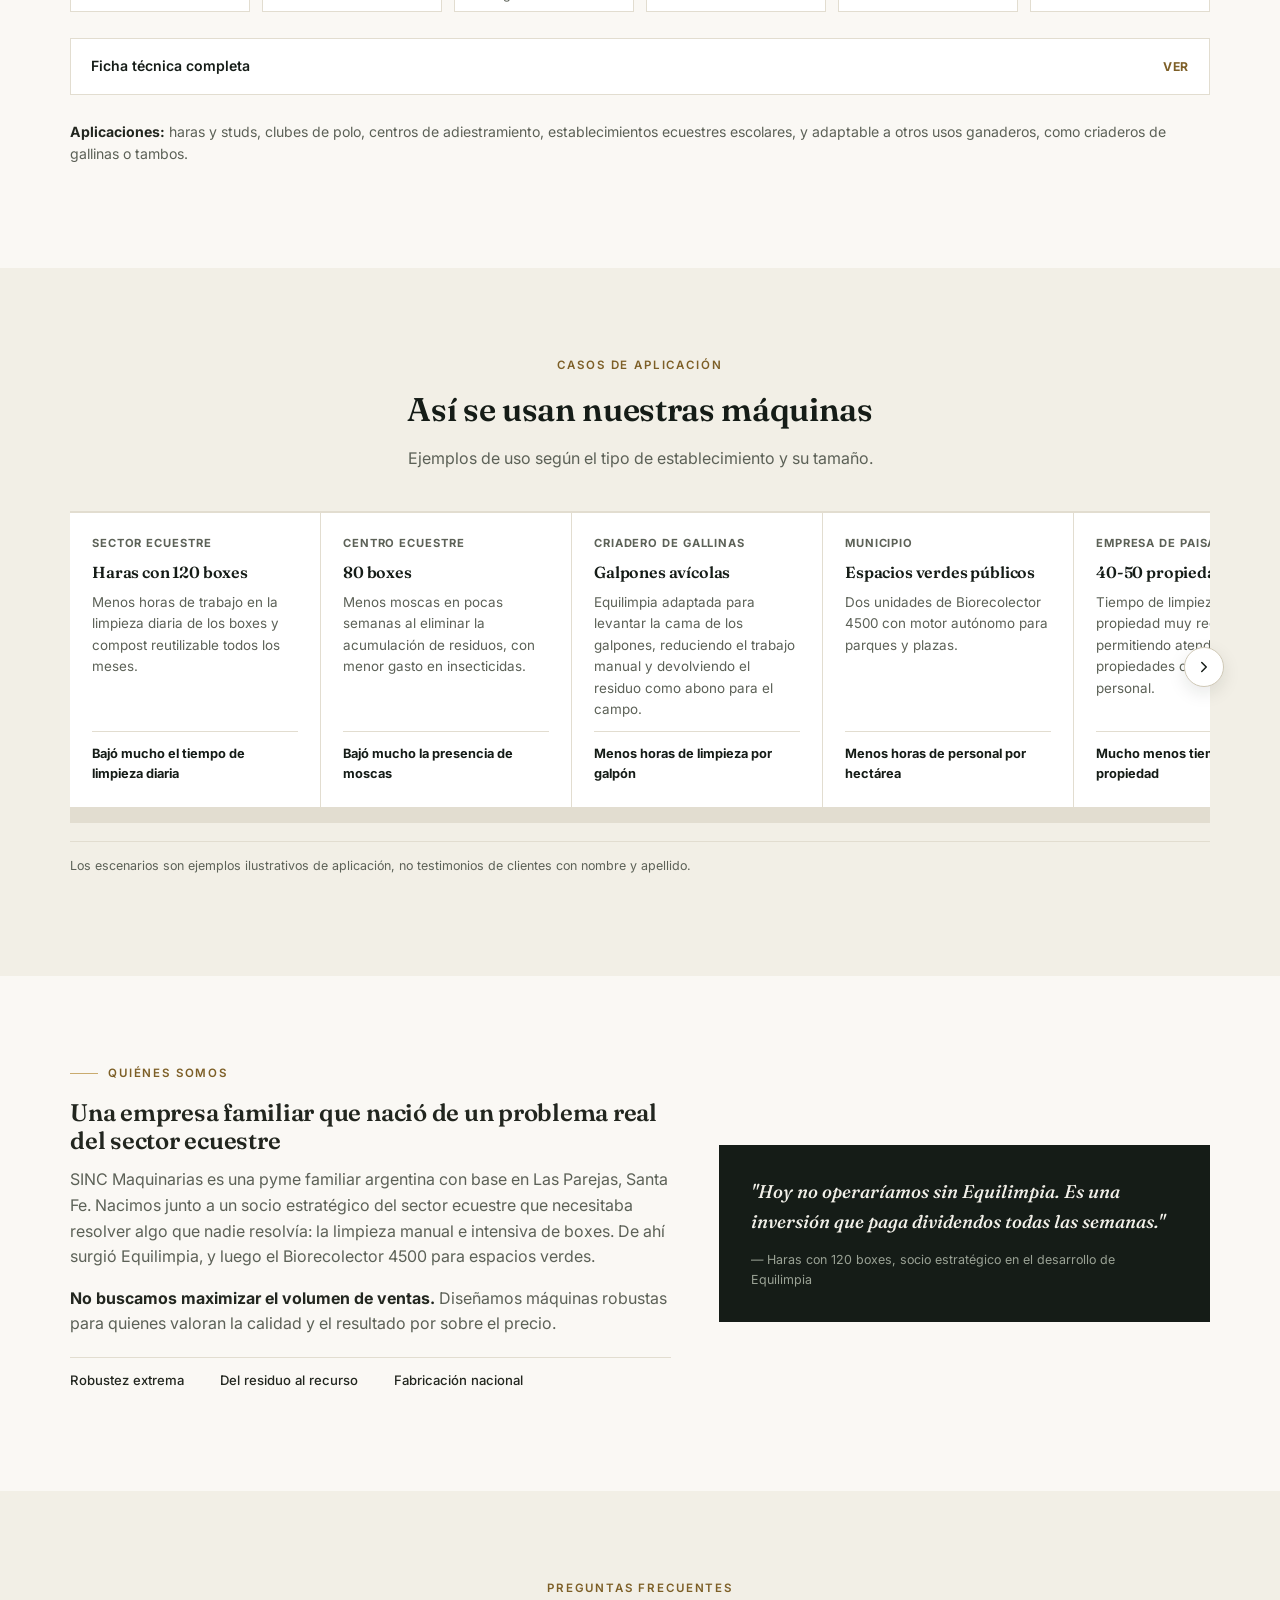
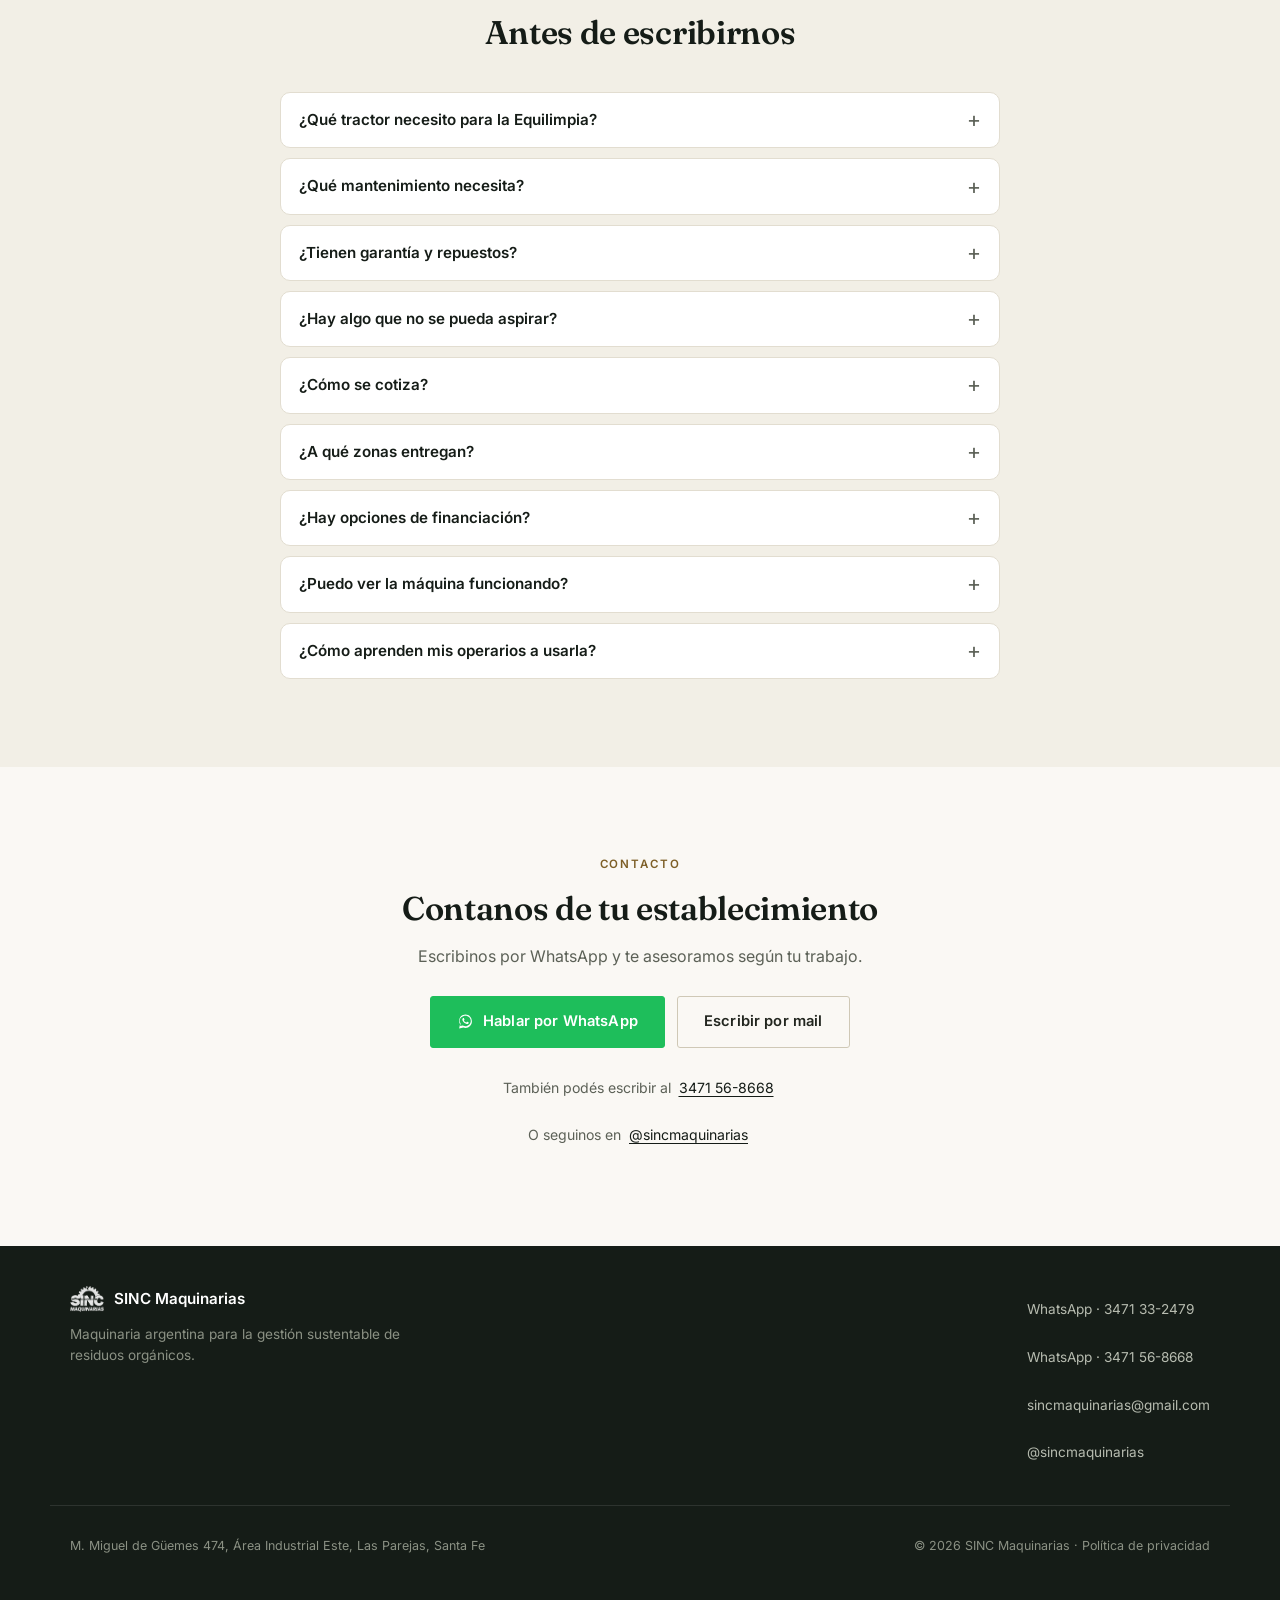
==== commit b1ed391f: "Paso 2 con pase de fotos, portada con video de fondo en celular, FAQ completo (con curso de operario" ====
--- a/index.html
+++ b/index.html
@@ -11,7 +11,7 @@
 <link rel="preconnect" href="https://fonts.googleapis.com">
 <link rel="preconnect" href="https://fonts.gstatic.com" crossorigin>
 <link href="https://fonts.googleapis.com/css2?family=Fraunces:ital,opsz,wght@0,9..144,500;0,9..144,600;0,9..144,700;1,9..144,500&family=Inter:wght@400;500;600;700;800&display=swap" rel="stylesheet">
-<link rel="stylesheet" href="assets/css/styles.css?v=30">
+<link rel="stylesheet" href="assets/css/styles.css?v=32">
 
 <!-- Open Graph -->
 <meta property="og:title" content="SINC Maquinarias — Innovación, Robustez y Sostenibilidad al Servicio del Campo">
@@ -76,6 +76,7 @@
 
   <!-- HERO -->
   <section class="hero hero-plain" id="top">
+    <video class="hero-bg" muted loop playsinline preload="none" poster="assets/img/poster-hero-celular.jpg" aria-hidden="true"><source src="assets/video/hero-fondo-celular.mp4?v=31" type="video/mp4"></video>
     <div class="container hero-plain-inner">
       <div class="eyebrow" data-key="hero.eyebrow">SINC Maquinarias · Industria argentina</div>
       <h1><span data-key="hero.titulo_1">Maquinaria que hace en minutos</span><br><span class="accent" data-key="hero.titulo_2">lo que antes llevaba horas</span></h1>
@@ -143,12 +144,12 @@
             <div class="step-body"><div class="num">1</div><div><h3 data-key="equilimpia.paso1_titulo">Aspiración</h3><p data-key="equilimpia.paso1_texto">Se saca la liga del box y se aspira con la manguera.</p></div></div>
           </div>
           <div class="step-chip">
-            <div class="step-media" aria-hidden="true"><video muted loop playsinline preload="none" poster="assets/img/poster-equilimpia-paso2.jpg"><source src="assets/video/equilimpia-paso2.mp4?v=28" type="video/mp4"></video><span class="step-play-icon"><svg viewBox="0 0 24 24" fill="currentColor"><path d="M8 5v14l11-7z"/></svg></span></div>
-            <div class="step-body"><div class="num">2</div><div><h3 data-key="equilimpia.paso2_titulo">Trituración y traslado</h3><p data-key="equilimpia.paso2_texto">El material se tritura y pasa a una tolva hermética de 5,5 m³ (hasta 500 kg), sin contacto manual.</p></div></div>
+            <div class="step-media" aria-hidden="true"><video muted loop playsinline preload="none" poster="assets/img/poster-equilimpia-paso2.jpg"><source src="assets/video/equilimpia-paso2.mp4?v=31" type="video/mp4"></video><span class="step-play-icon"><svg viewBox="0 0 24 24" fill="currentColor"><path d="M8 5v14l11-7z"/></svg></span></div>
+            <div class="step-body"><div class="num">2</div><div><h3 data-key="equilimpia.paso2_titulo">Trituración y traslado</h3><p data-key="equilimpia.paso2_texto">La turbina a paletas tritura el material y lo pasa a una tolva hermética de 5,5 m³ (hasta 500 kg), sin contacto manual.</p></div></div>
           </div>
           <div class="step-chip">
             <div class="step-media" aria-hidden="true"><video muted loop playsinline preload="none" poster="assets/img/poster-equilimpia-paso3.jpg"><source src="assets/video/equilimpia-paso3.mp4?v=25" type="video/mp4"></video><span class="step-play-icon"><svg viewBox="0 0 24 24" fill="currentColor"><path d="M8 5v14l11-7z"/></svg></span></div>
-            <div class="step-body"><div class="num">3</div><div><h3 data-key="equilimpia.paso3_titulo">Esparcido</h3><p data-key="equilimpia.paso3_texto">Rotores con púas dispersan el material de forma uniforme, como fertilizante.</p></div></div>
+            <div class="step-body"><div class="num">3</div><div><h3 data-key="equilimpia.paso3_titulo">Esparcido</h3><p data-key="equilimpia.paso3_texto">Los rotores con púas dispersan el material de forma uniforme y terminan de triturarlo, como fertilizante.</p></div></div>
           </div>
         </div>
 
@@ -361,21 +362,25 @@
           <summary data-key="faq.aspirar_q">¿Hay algo que no se pueda aspirar?</summary>
           <p data-key="faq.aspirar_a">No se deben aspirar piedras grandes ni metales: pueden dañar la turbina.</p>
         </details>
-        <details class="faq-item" hidden>
+        <details class="faq-item">
           <summary data-key="faq.cotiza_q">¿Cómo se cotiza?</summary>
-          <p data-key="faq.cotiza_a"></p>
-        </details>
-        <details class="faq-item" hidden>
+          <p data-key="faq.cotiza_a">Se cotiza por WhatsApp, según la máquina que quieras. Escribinos con tu consulta y te respondemos de inmediato.</p>
+        </details>
+        <details class="faq-item">
           <summary data-key="faq.entrega_q">¿A qué zonas entregan?</summary>
-          <p data-key="faq.entrega_a"></p>
-        </details>
-        <details class="faq-item" hidden>
+          <p data-key="faq.entrega_a">Hacemos envíos a todo el país. El flete queda a cargo del comprador.</p>
+        </details>
+        <details class="faq-item">
           <summary data-key="faq.financiacion_q">¿Hay opciones de financiación?</summary>
-          <p data-key="faq.financiacion_a"></p>
-        </details>
-        <details class="faq-item" hidden>
+          <p data-key="faq.financiacion_a">Tenemos distintas formas de pago: cheques a 8 pagos sin recargo o a 12 pagos con recargo, descuentos por pago en efectivo y la opción de leasing. Consultanos por WhatsApp todas las formas de financiamiento disponibles.</p>
+        </details>
+        <details class="faq-item">
           <summary data-key="faq.demo_q">¿Puedo ver la máquina funcionando?</summary>
-          <p data-key="faq.demo_a"></p>
+          <p data-key="faq.demo_a">Sí. Si estás interesado, coordinamos una demostración de la máquina funcionando en tu haras.</p>
+        </details>
+        <details class="faq-item">
+          <summary data-key="faq.operarios_q">¿Cómo aprenden mis operarios a usarla?</summary>
+          <p data-key="faq.operarios_a">La compra incluye un curso básico a cargo de nuestros técnicos: dejamos la máquina puesta en marcha en tu establecimiento y te damos recomendaciones de uso. Además, te entregamos un manual de uso.</p>
         </details>
       </div>
     </div>
@@ -442,6 +447,6 @@
   <div class="chat-panel-body" id="chatPanelBody"></div>
 </div>
 
-<script src="assets/js/main.js?v=30"></script>
+<script src="assets/js/main.js?v=31"></script>
 </body>
 </html>
--- a/assets/css/styles.css
+++ b/assets/css/styles.css
@@ -592,3 +592,13 @@
 .hero-media{margin:40px auto 0;max-width:820px;border-radius:14px;overflow:hidden;border:1px solid rgba(255,255,255,.12);background:#0e130f;aspect-ratio:4/3;box-shadow:0 18px 40px rgba(0,0,0,.35)}
 .hero-media video{display:block;width:100%;height:100%;object-fit:cover;object-position:center 45%}
 @media(min-width:861px){.hero-media{aspect-ratio:16/9}}
+
+/* Portada en celular: la tarjeta de video se reemplaza por un video de fondo
+   (la portada mantiene su altura original). En escritorio se ve la tarjeta. */
+.hero-bg{display:none}
+@media(max-width:860px){
+  .hero-media{display:none}
+  .hero-bg{display:block;position:absolute;inset:0;width:100%;height:100%;object-fit:cover;object-position:center 40%;opacity:.85;z-index:0}
+  .hero::after{content:"";position:absolute;inset:0;z-index:0;pointer-events:none;background:linear-gradient(180deg,rgba(21,28,23,.78) 0%,rgba(21,28,23,.5) 45%,rgba(21,28,23,.9) 100%)}
+  .hero-plain-inner{position:relative;z-index:1}
+}
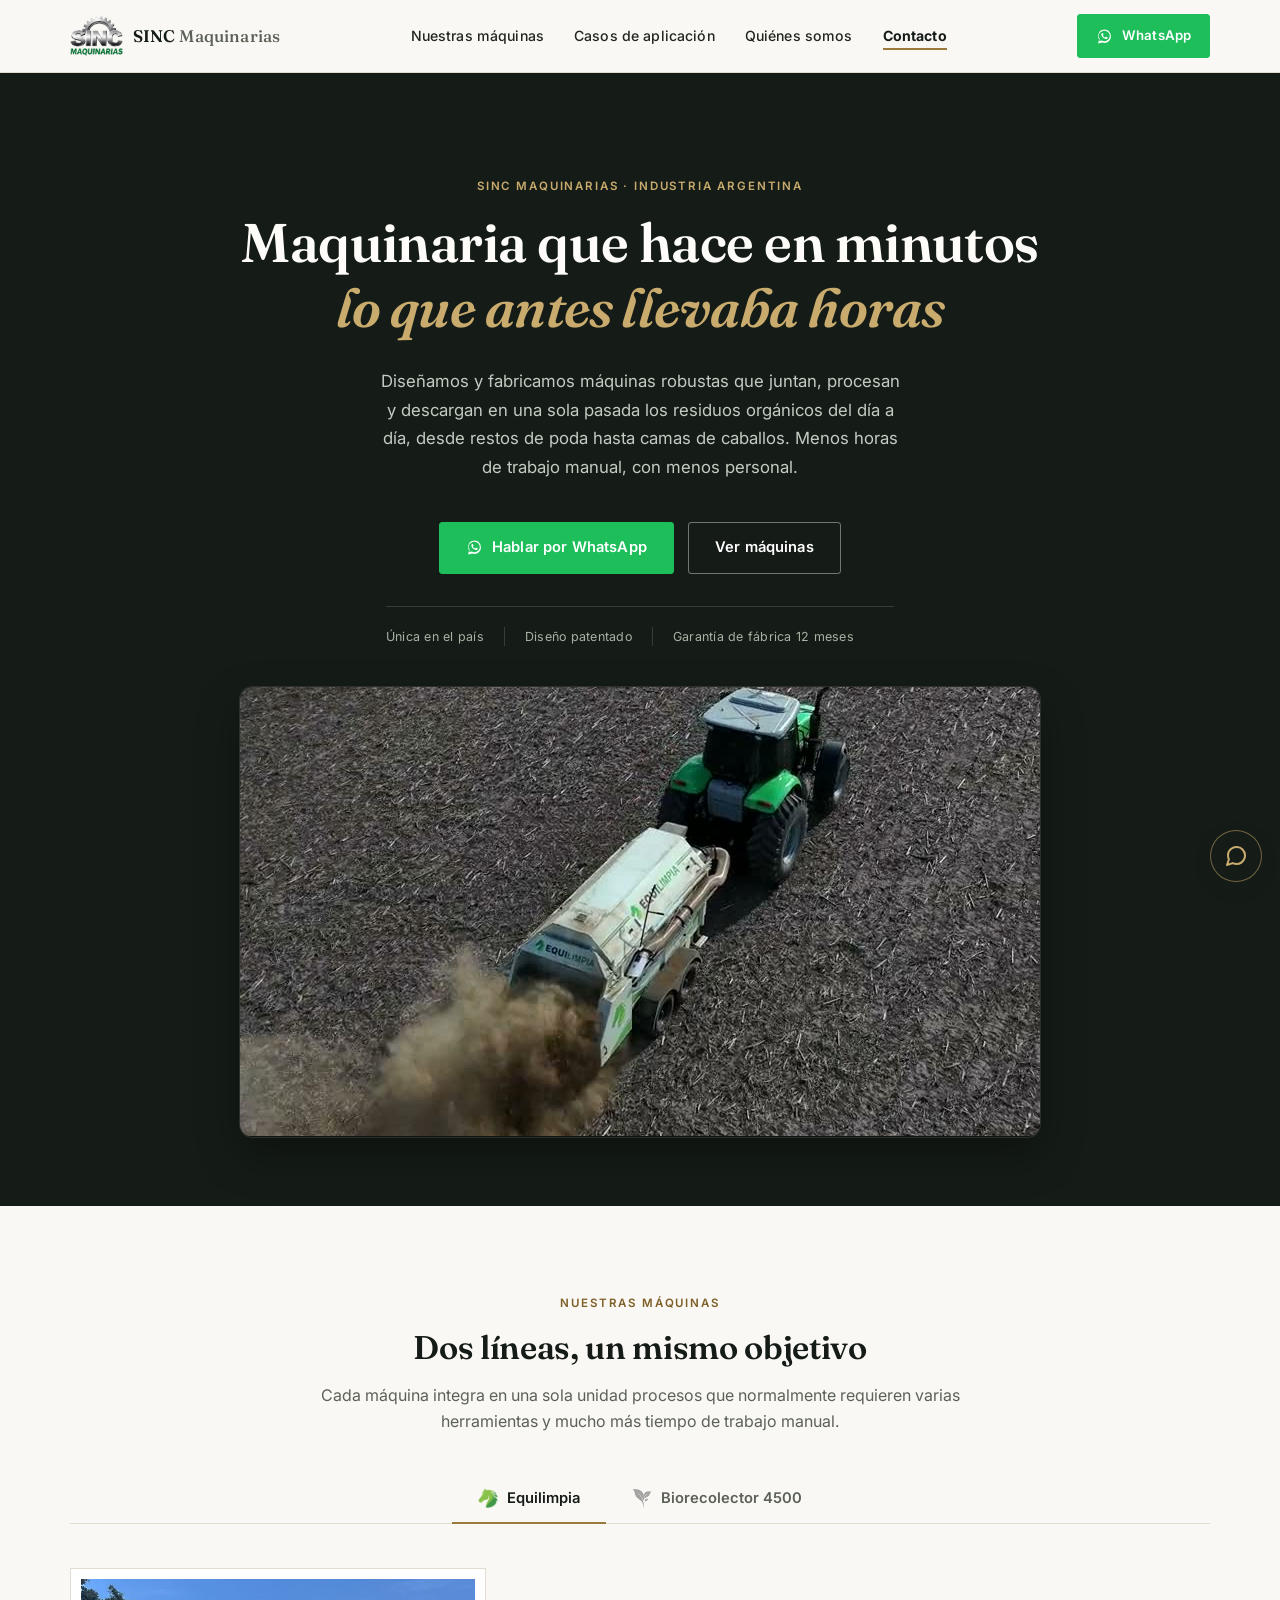
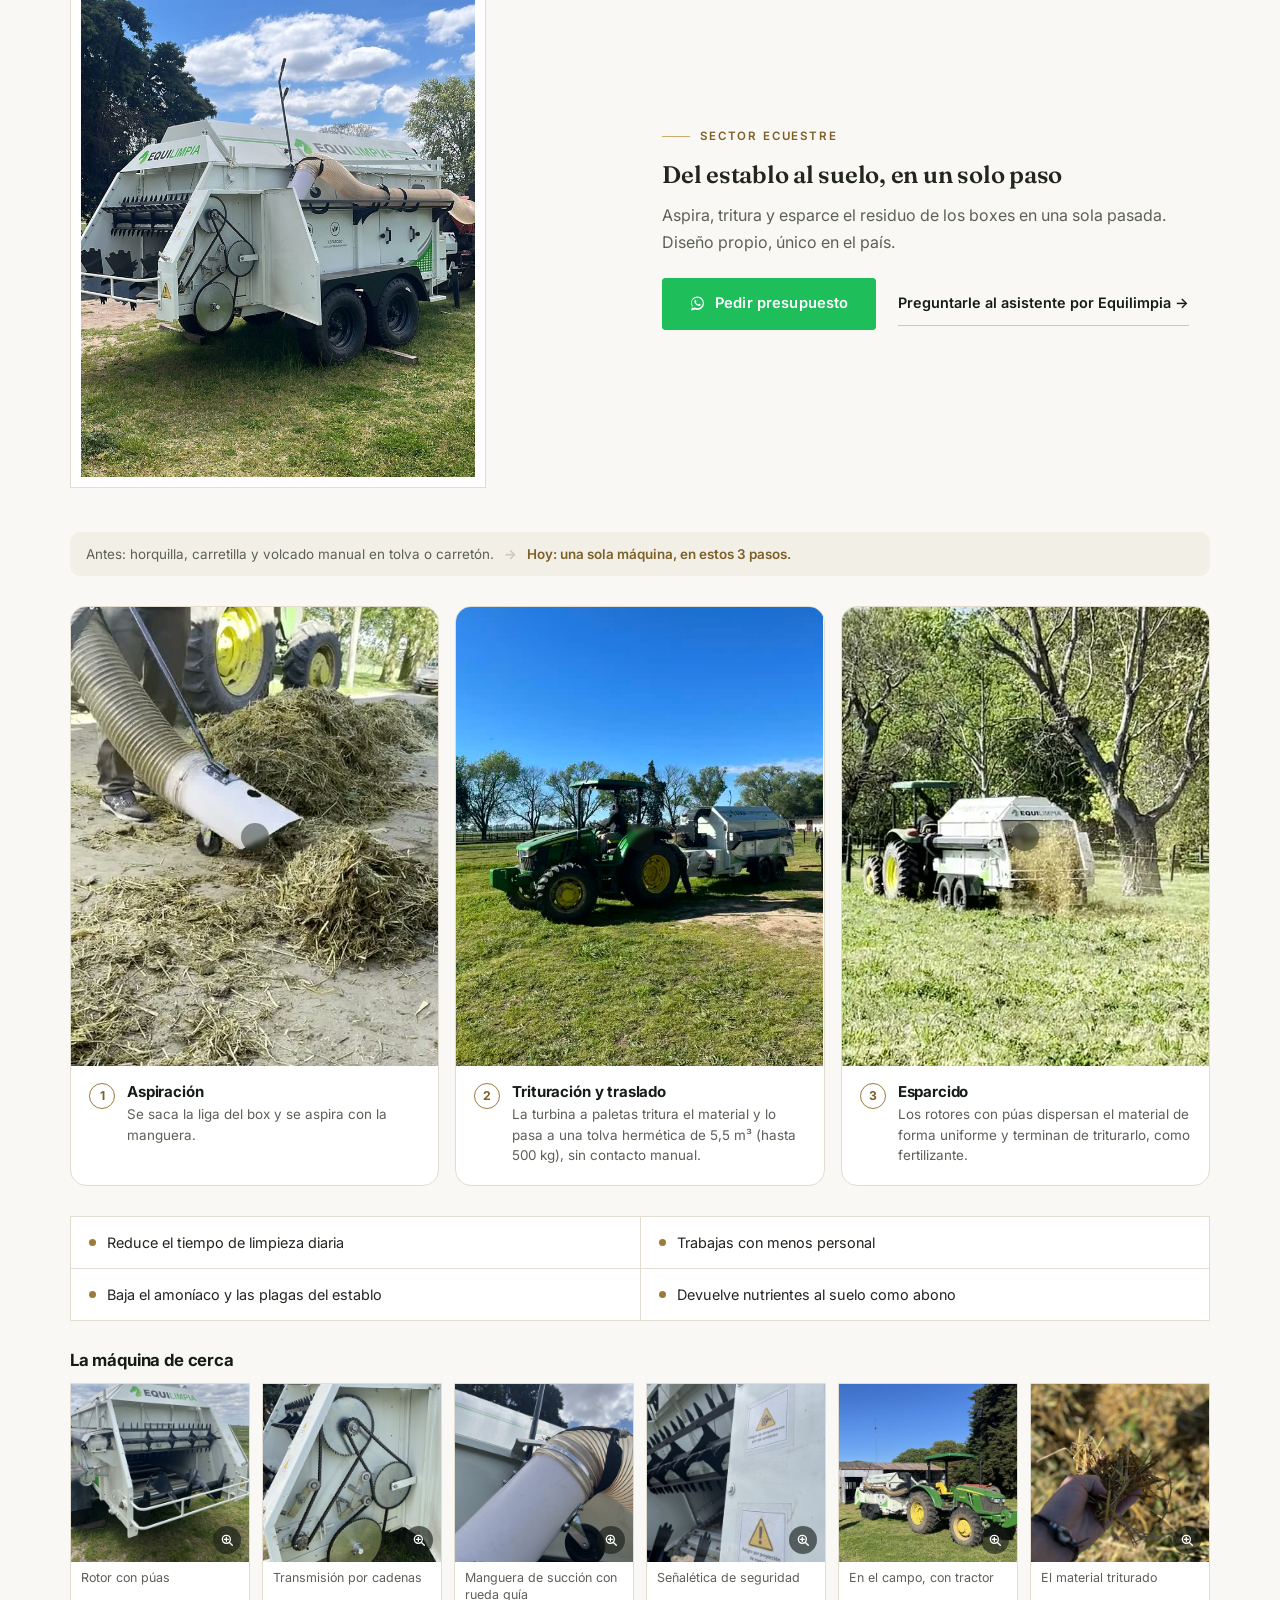
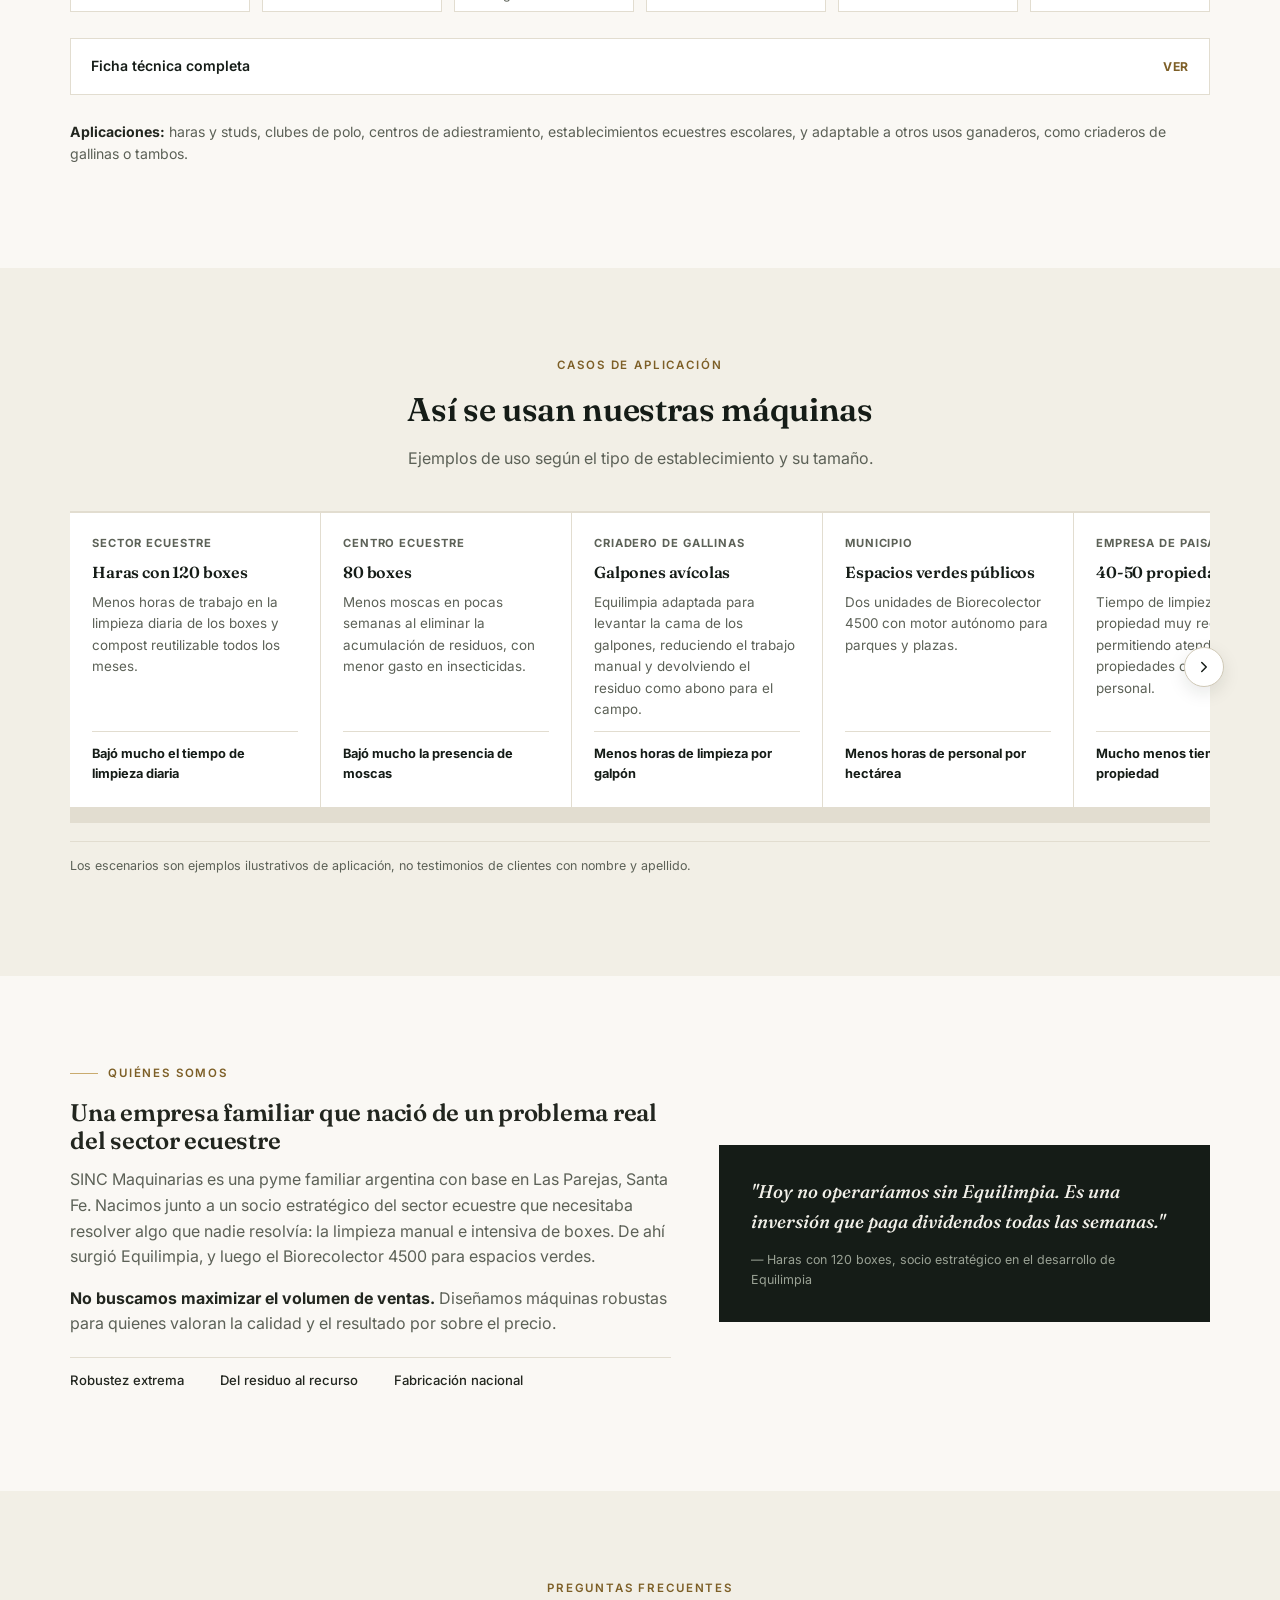
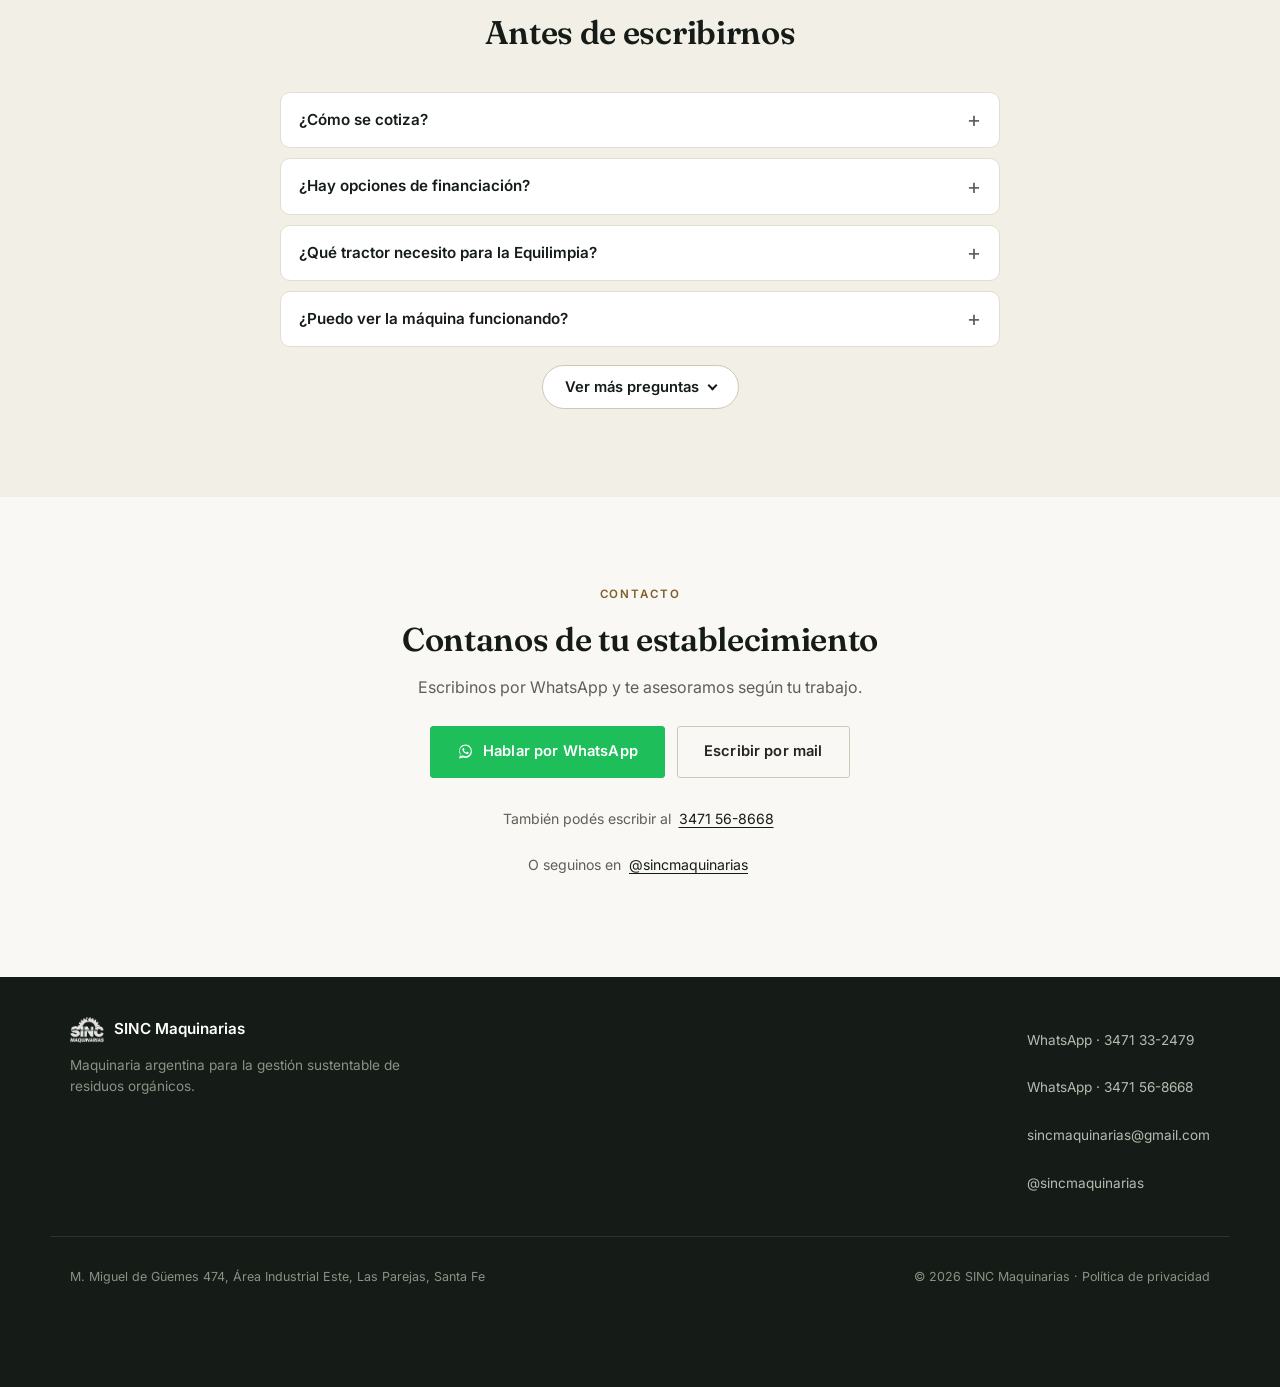
==== commit ae007bf5: "FAQ con 4 preguntas principales y 'Ver mas preguntas'; nueva imagen para compartir en redes con la m" ====
--- a/index.html
+++ b/index.html
@@ -11,20 +11,20 @@
 <link rel="preconnect" href="https://fonts.googleapis.com">
 <link rel="preconnect" href="https://fonts.gstatic.com" crossorigin>
 <link href="https://fonts.googleapis.com/css2?family=Fraunces:ital,opsz,wght@0,9..144,500;0,9..144,600;0,9..144,700;1,9..144,500&family=Inter:wght@400;500;600;700;800&display=swap" rel="stylesheet">
-<link rel="stylesheet" href="assets/css/styles.css?v=32">
+<link rel="stylesheet" href="assets/css/styles.css?v=33">
 
 <!-- Open Graph -->
 <meta property="og:title" content="SINC Maquinarias — Innovación, Robustez y Sostenibilidad al Servicio del Campo">
 <meta property="og:description" content="Fabricante argentino de maquinaria para la gestión sustentable de residuos orgánicos en el sector ecuestre y ambiental.">
-<meta property="og:image" content="https://santigiaveno26.github.io/sinc-maquinarias-web/assets/img/og-image.jpg">
+<meta property="og:image" content="https://santigiaveno26.github.io/sinc-maquinarias-web/assets/img/og-image-v2.jpg">
 <meta property="og:image:width" content="1200">
 <meta property="og:image:height" content="630">
-<meta property="og:image:alt" content="Equilimpia trabajando en el campo. SINC Maquinarias, Las Parejas, Santa Fe.">
+<meta property="og:image:alt" content="Equilimpia, la máquina completa. SINC Maquinarias, Las Parejas, Santa Fe.">
 <meta property="og:type" content="website">
 <meta property="og:url" content="https://santigiaveno26.github.io/sinc-maquinarias-web/">
 <meta property="og:locale" content="es_AR">
 <meta name="twitter:card" content="summary_large_image">
-<meta name="twitter:image" content="https://santigiaveno26.github.io/sinc-maquinarias-web/assets/img/og-image.jpg">
+<meta name="twitter:image" content="https://santigiaveno26.github.io/sinc-maquinarias-web/assets/img/og-image-v2.jpg">
 <link rel="canonical" href="https://santigiaveno26.github.io/sinc-maquinarias-web/">
 <script type="application/ld+json">
 {
@@ -46,6 +46,7 @@
   }
 }
 </script>
+<noscript><style>.faq-more[hidden]{display:block!important}.faq-toggle{display:none}</style></noscript>
 </head>
 <body>
 
@@ -347,42 +348,45 @@
       </div>
       <div class="faq-list">
         <details class="faq-item">
-          <summary data-key="faq.tractor_q">¿Qué tractor necesito para la Equilimpia?</summary>
-          <p data-key="faq.tractor_a">Un tractor de 50 HP o más, con toma de fuerza (TDF) de 540 RPM.</p>
-        </details>
-        <details class="faq-item">
-          <summary data-key="faq.mantenimiento_q">¿Qué mantenimiento necesita?</summary>
-          <p data-key="faq.mantenimiento_a">Limpieza básica de la tolva todos los días, limpieza profunda y engrase cada semana, y revisiones periódicas de rodamientos y una revisión general completa con nuestro servicio técnico.</p>
-        </details>
-        <details class="faq-item">
-          <summary data-key="faq.garantia_q">¿Tienen garantía y repuestos?</summary>
-          <p data-key="faq.garantia_a">Sí. Garantía de fábrica de 12 meses contra defectos de fabricación, stock permanente de repuestos de desgaste (púas de los rotores, tramos de manguera, rodamientos, entre otros) y soporte técnico.</p>
-        </details>
-        <details class="faq-item">
-          <summary data-key="faq.aspirar_q">¿Hay algo que no se pueda aspirar?</summary>
-          <p data-key="faq.aspirar_a">No se deben aspirar piedras grandes ni metales: pueden dañar la turbina.</p>
-        </details>
-        <details class="faq-item">
           <summary data-key="faq.cotiza_q">¿Cómo se cotiza?</summary>
           <p data-key="faq.cotiza_a">Se cotiza por WhatsApp, según la máquina que quieras. Escribinos con tu consulta y te respondemos de inmediato.</p>
-        </details>
-        <details class="faq-item">
-          <summary data-key="faq.entrega_q">¿A qué zonas entregan?</summary>
-          <p data-key="faq.entrega_a">Hacemos envíos a todo el país. El flete queda a cargo del comprador.</p>
         </details>
         <details class="faq-item">
           <summary data-key="faq.financiacion_q">¿Hay opciones de financiación?</summary>
           <p data-key="faq.financiacion_a">Tenemos distintas formas de pago: cheques a 8 pagos sin recargo o a 12 pagos con recargo, descuentos por pago en efectivo y la opción de leasing. Consultanos por WhatsApp todas las formas de financiamiento disponibles.</p>
         </details>
         <details class="faq-item">
+          <summary data-key="faq.tractor_q">¿Qué tractor necesito para la Equilimpia?</summary>
+          <p data-key="faq.tractor_a">Un tractor de 50 HP o más, con toma de fuerza (TDF) de 540 RPM.</p>
+        </details>
+        <details class="faq-item">
           <summary data-key="faq.demo_q">¿Puedo ver la máquina funcionando?</summary>
           <p data-key="faq.demo_a">Sí. Si estás interesado, coordinamos una demostración de la máquina funcionando en tu haras.</p>
         </details>
-        <details class="faq-item">
+        <div class="faq-more" id="faqMore" hidden>
+          <details class="faq-item">
+          <summary data-key="faq.entrega_q">¿A qué zonas entregan?</summary>
+          <p data-key="faq.entrega_a">Hacemos envíos a todo el país. El flete queda a cargo del comprador.</p>
+        </details>
+          <details class="faq-item">
           <summary data-key="faq.operarios_q">¿Cómo aprenden mis operarios a usarla?</summary>
           <p data-key="faq.operarios_a">La compra incluye un curso básico a cargo de nuestros técnicos: dejamos la máquina puesta en marcha en tu establecimiento y te damos recomendaciones de uso. Además, te entregamos un manual de uso.</p>
         </details>
-      </div>
+          <details class="faq-item">
+          <summary data-key="faq.garantia_q">¿Tienen garantía y repuestos?</summary>
+          <p data-key="faq.garantia_a">Sí. Garantía de fábrica de 12 meses contra defectos de fabricación, stock permanente de repuestos de desgaste (púas de los rotores, tramos de manguera, rodamientos, entre otros) y soporte técnico.</p>
+        </details>
+          <details class="faq-item">
+          <summary data-key="faq.mantenimiento_q">¿Qué mantenimiento necesita?</summary>
+          <p data-key="faq.mantenimiento_a">Limpieza básica de la tolva todos los días, limpieza profunda y engrase cada semana, y revisiones periódicas de rodamientos y una revisión general completa con nuestro servicio técnico.</p>
+        </details>
+          <details class="faq-item">
+          <summary data-key="faq.aspirar_q">¿Hay algo que no se pueda aspirar?</summary>
+          <p data-key="faq.aspirar_a">No se deben aspirar piedras grandes ni metales: pueden dañar la turbina.</p>
+        </details>
+        </div>
+      </div>
+      <button type="button" class="faq-toggle" id="faqToggle" aria-expanded="false" aria-controls="faqMore"><span>Ver más preguntas</span></button>
     </div>
   </section>
 
@@ -447,6 +451,6 @@
   <div class="chat-panel-body" id="chatPanelBody"></div>
 </div>
 
-<script src="assets/js/main.js?v=31"></script>
+<script src="assets/js/main.js?v=33"></script>
 </body>
 </html>
--- a/assets/css/styles.css
+++ b/assets/css/styles.css
@@ -602,3 +602,11 @@
   .hero::after{content:"";position:absolute;inset:0;z-index:0;pointer-events:none;background:linear-gradient(180deg,rgba(21,28,23,.78) 0%,rgba(21,28,23,.5) 45%,rgba(21,28,23,.9) 100%)}
   .hero-plain-inner{position:relative;z-index:1}
 }
+
+/* FAQ: 4 principales y el resto detras de "Ver mas preguntas" */
+.faq-more{display:grid;gap:10px}
+.faq-more[hidden]{display:none}
+.faq-toggle{display:block;margin:18px auto 0;min-height:44px;padding:10px 22px;font-family:"Inter",sans-serif;font-size:.92rem;font-weight:600;color:var(--ink);background:#fff;border:1px solid var(--line-strong);border-radius:999px;cursor:pointer;transition:border-color .18s ease,color .18s ease}
+.faq-toggle:hover{border-color:var(--gold);color:var(--gold-text)}
+.faq-toggle::after{content:"";display:inline-block;width:7px;height:7px;margin:0 0 3px 10px;border-right:2px solid currentColor;border-bottom:2px solid currentColor;transform:rotate(45deg);transition:transform .2s ease}
+.faq-toggle[aria-expanded="true"]::after{transform:rotate(-135deg);margin-bottom:-2px}
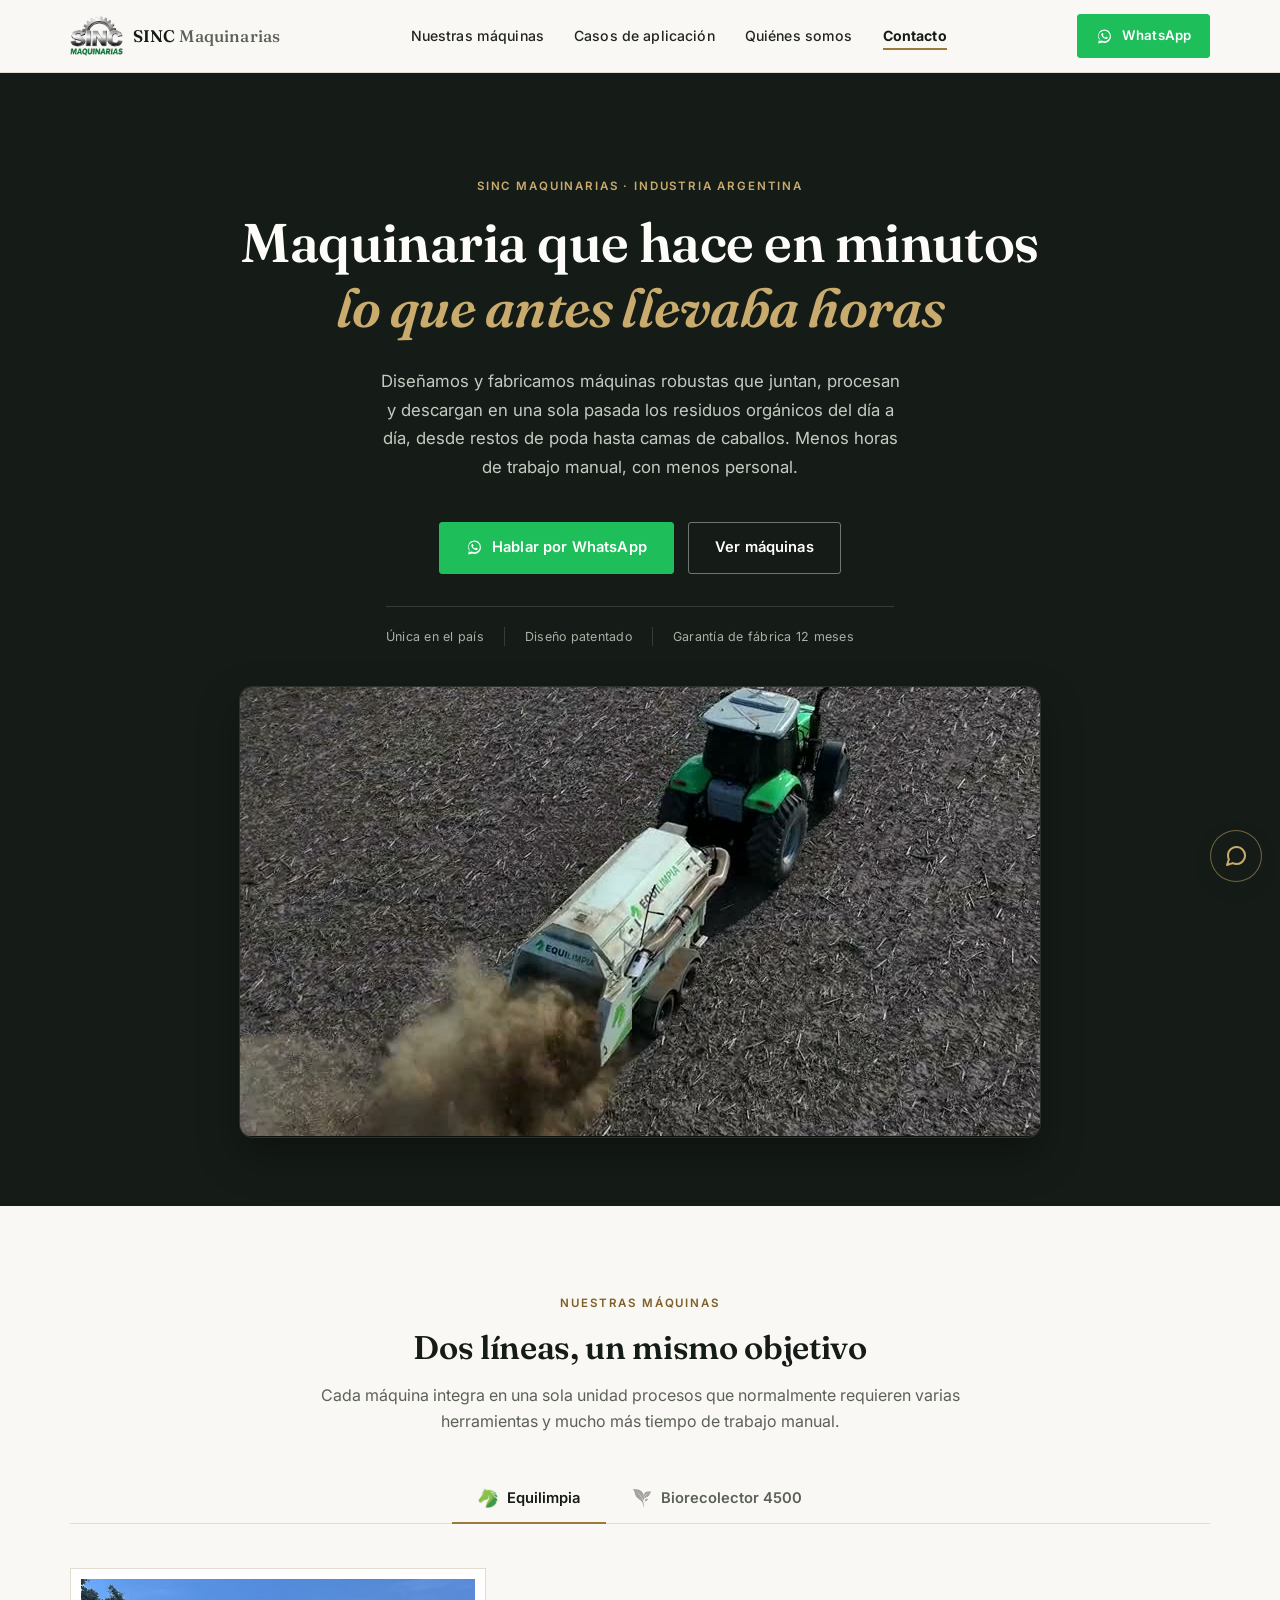
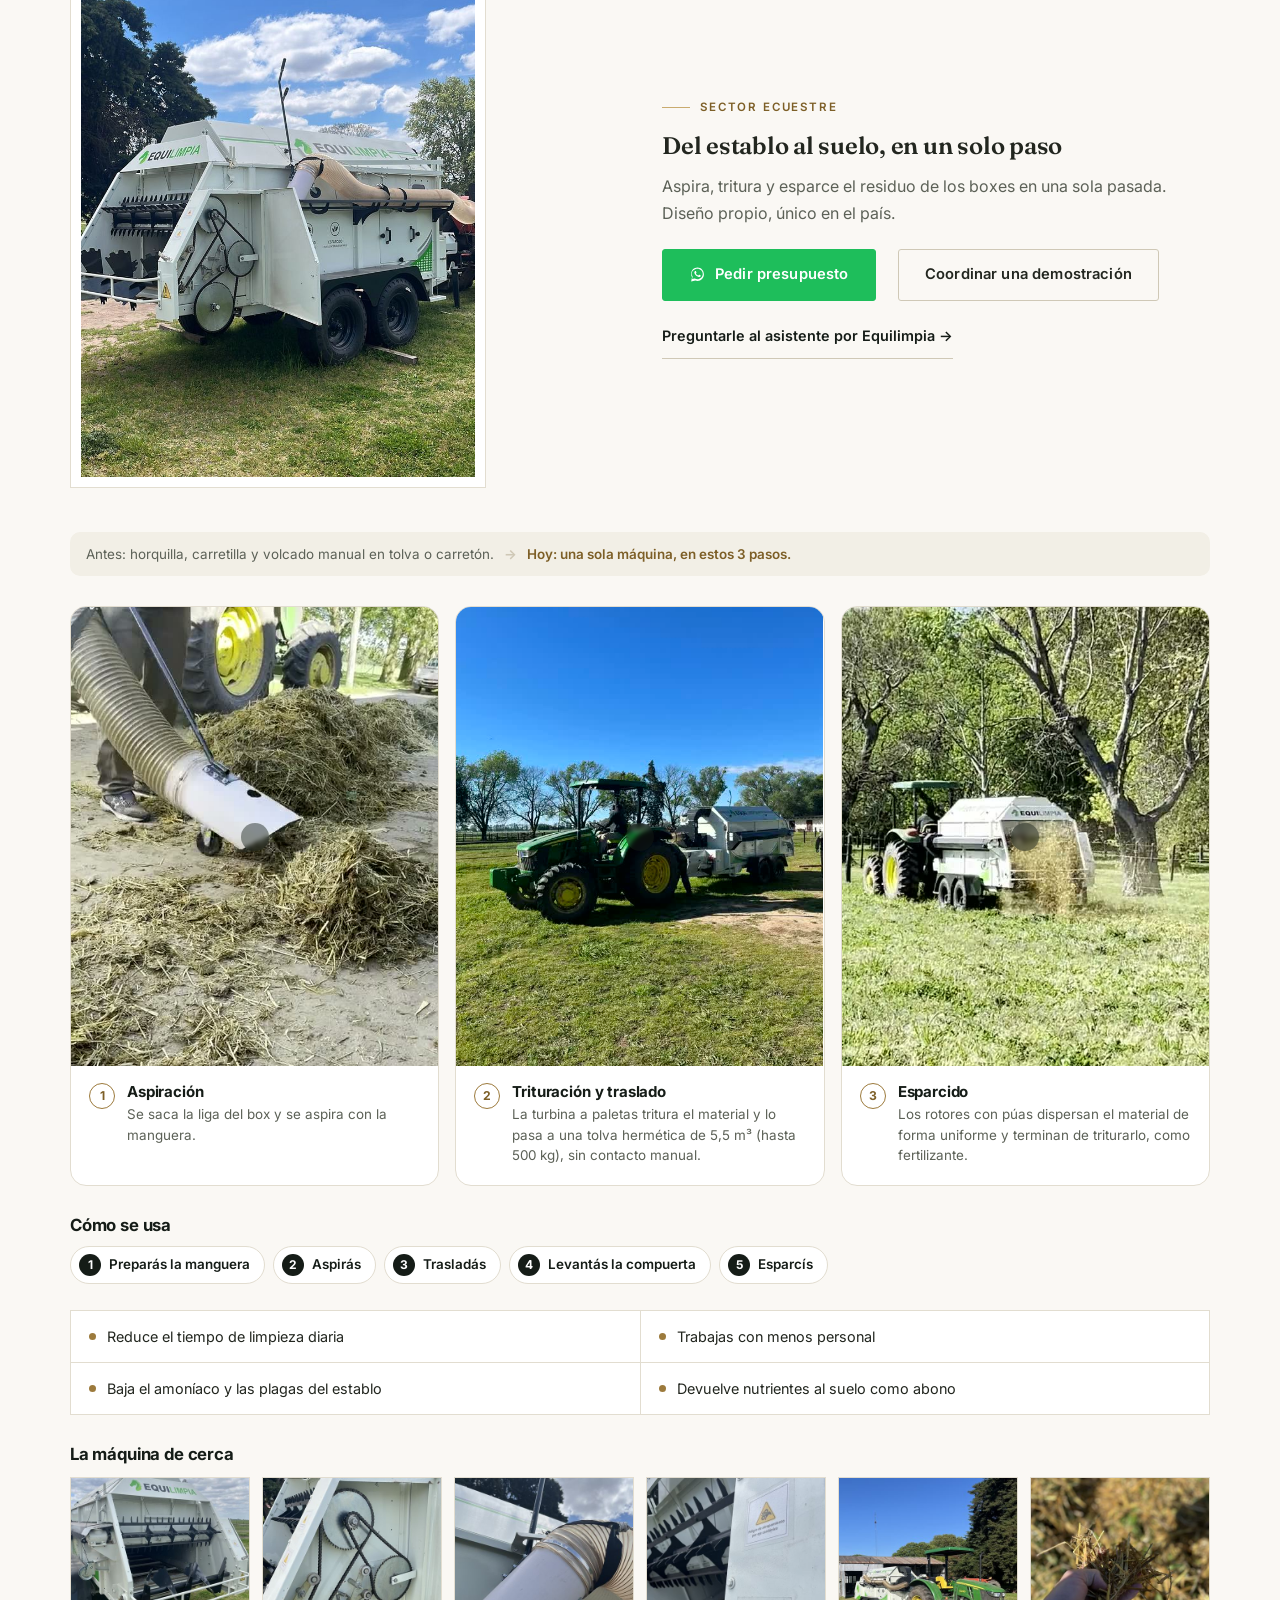
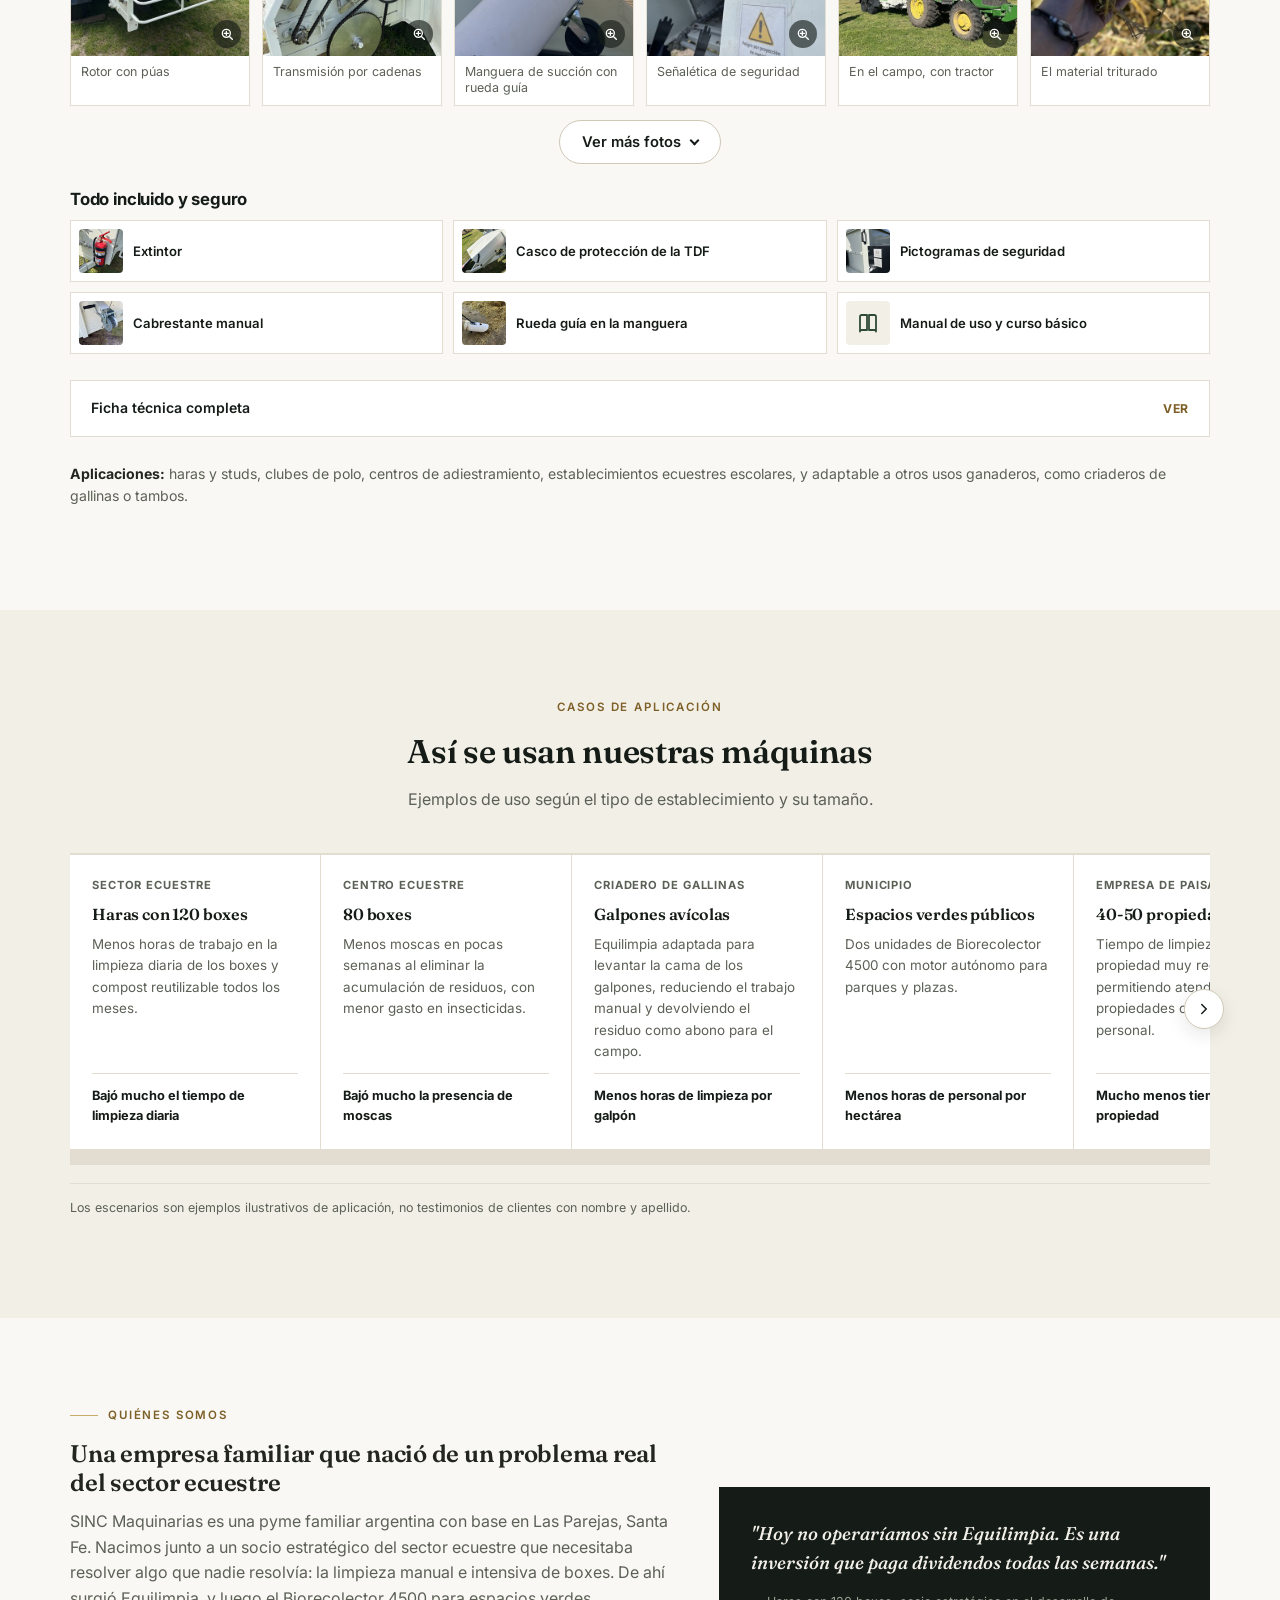
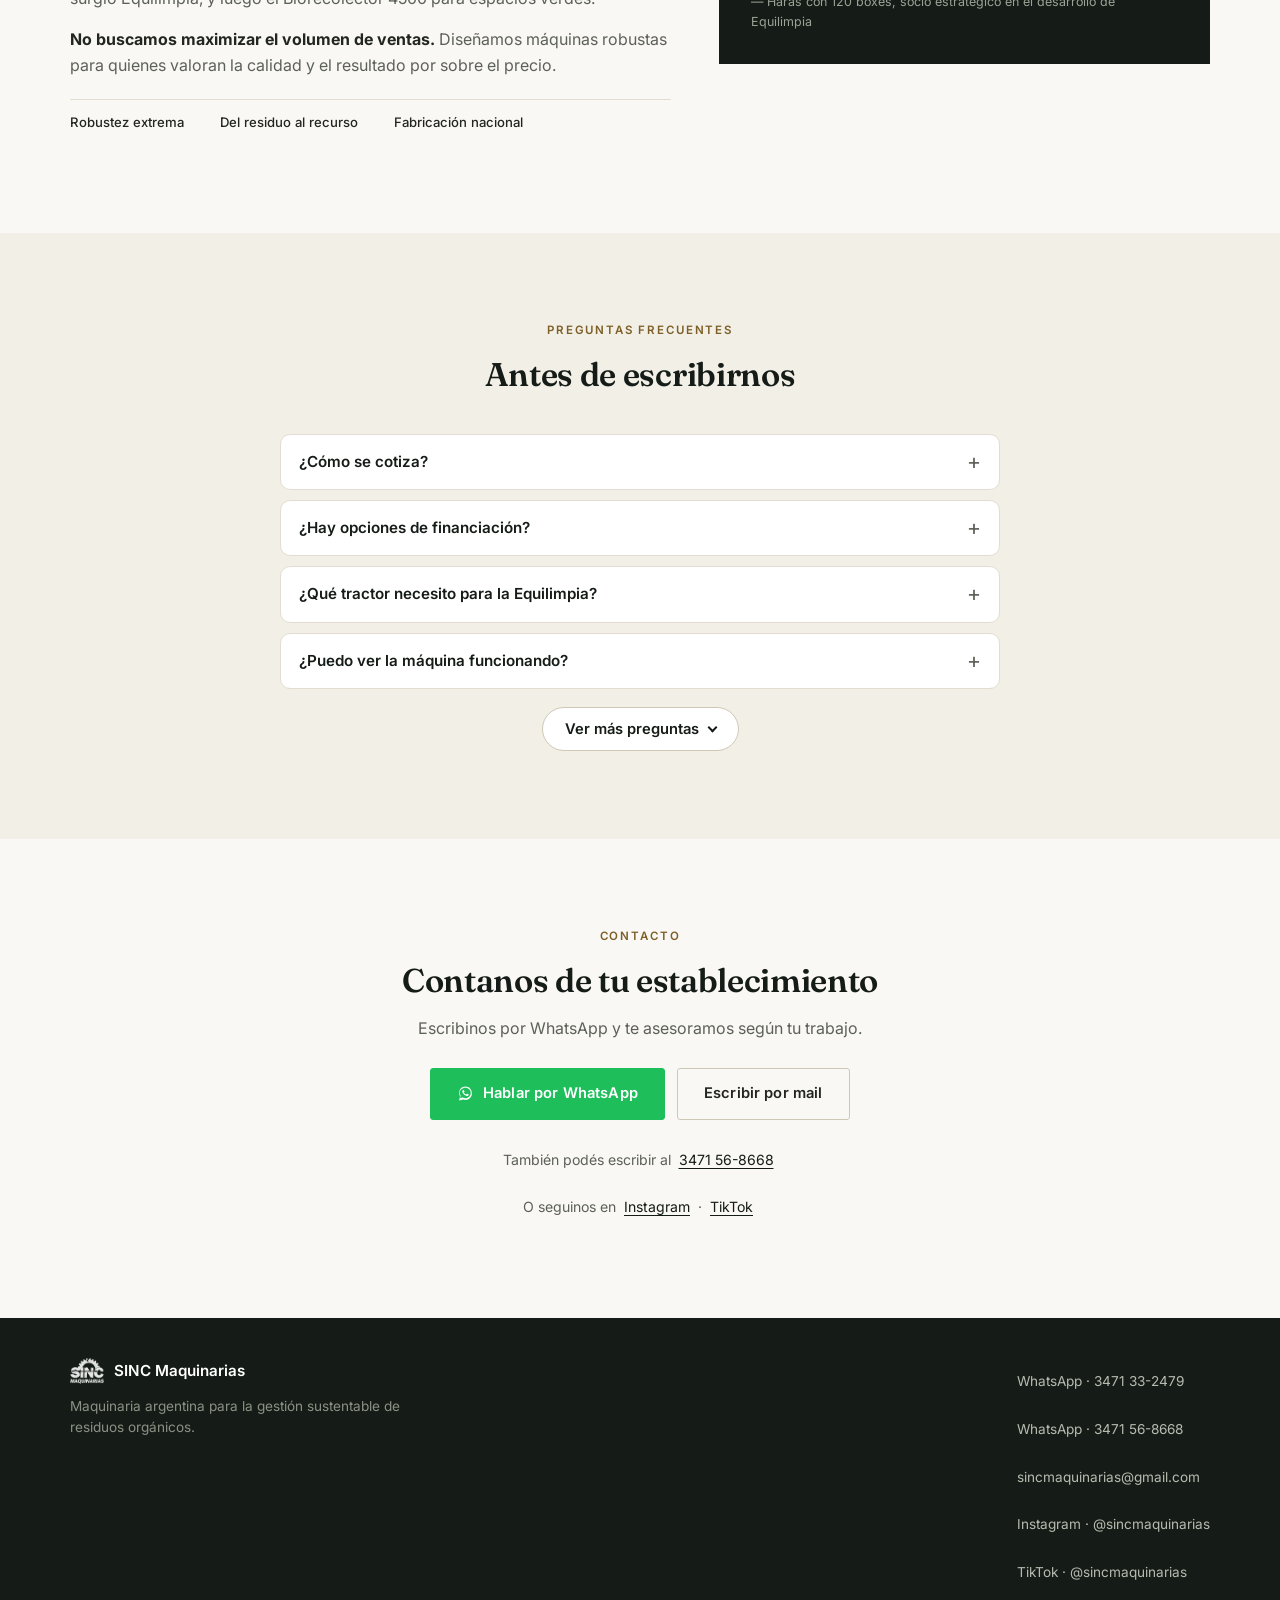
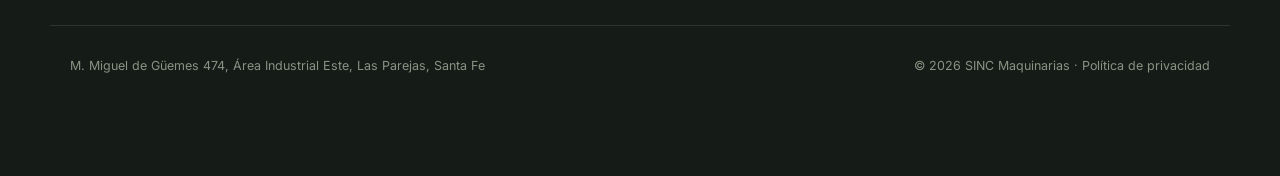
==== commit cfd2d7ec: "Agregar 'Como se usa' en 5 pasos, 'Todo incluido y seguro', mas fotos en la galeria, boton de demost" ====
--- a/index.html
+++ b/index.html
@@ -11,7 +11,7 @@
 <link rel="preconnect" href="https://fonts.googleapis.com">
 <link rel="preconnect" href="https://fonts.gstatic.com" crossorigin>
 <link href="https://fonts.googleapis.com/css2?family=Fraunces:ital,opsz,wght@0,9..144,500;0,9..144,600;0,9..144,700;1,9..144,500&family=Inter:wght@400;500;600;700;800&display=swap" rel="stylesheet">
-<link rel="stylesheet" href="assets/css/styles.css?v=33">
+<link rel="stylesheet" href="assets/css/styles.css?v=35">
 
 <!-- Open Graph -->
 <meta property="og:title" content="SINC Maquinarias — Innovación, Robustez y Sostenibilidad al Servicio del Campo">
@@ -36,7 +36,7 @@
   "description": "Fabricante argentino de maquinaria para la gestión de residuos orgánicos: Equilimpia (sector ecuestre) y Biorecolector 4500 (espacios verdes).",
   "email": "sincmaquinarias@gmail.com",
   "telephone": "+54 9 3471 33-2479",
-  "sameAs": ["https://instagram.com/sincmaquinarias"],
+  "sameAs": ["https://instagram.com/sincmaquinarias", "https://www.tiktok.com/@sincmaquinarias"],
   "address": {
     "@type": "PostalAddress",
     "streetAddress": "M. Miguel de Güemes 474, Área Industrial Este",
@@ -44,6 +44,23 @@
     "addressRegion": "Santa Fe",
     "addressCountry": "AR"
   }
+}
+</script>
+<script type="application/ld+json">
+{
+  "@context": "https://schema.org",
+  "@type": "FAQPage",
+  "mainEntity": [
+    {"@type": "Question", "name": "¿Cómo se cotiza?", "acceptedAnswer": {"@type": "Answer", "text": "Se cotiza por WhatsApp, según la máquina que quieras. Escribinos con tu consulta y te respondemos de inmediato."}},
+    {"@type": "Question", "name": "¿Hay opciones de financiación?", "acceptedAnswer": {"@type": "Answer", "text": "Tenemos distintas formas de pago: cheques a 8 pagos sin recargo o a 12 pagos con recargo, descuentos por pago en efectivo y la opción de leasing. Consultanos por WhatsApp todas las formas de financiamiento disponibles."}},
+    {"@type": "Question", "name": "¿Qué tractor necesito para la Equilimpia?", "acceptedAnswer": {"@type": "Answer", "text": "Un tractor de 50 HP o más, con toma de fuerza (TDF) de 540 RPM."}},
+    {"@type": "Question", "name": "¿Puedo ver la máquina funcionando?", "acceptedAnswer": {"@type": "Answer", "text": "Sí. Si estás interesado, coordinamos una demostración de la máquina funcionando en tu haras."}},
+    {"@type": "Question", "name": "¿A qué zonas entregan?", "acceptedAnswer": {"@type": "Answer", "text": "Hacemos envíos a todo el país. El flete queda a cargo del comprador."}},
+    {"@type": "Question", "name": "¿Cómo aprenden mis operarios a usarla?", "acceptedAnswer": {"@type": "Answer", "text": "La compra incluye un curso básico a cargo de nuestros técnicos: dejamos la máquina puesta en marcha en tu establecimiento y te damos recomendaciones de uso. Además, te entregamos un manual de uso."}},
+    {"@type": "Question", "name": "¿Tienen garantía y repuestos?", "acceptedAnswer": {"@type": "Answer", "text": "Sí. Garantía de fábrica de 12 meses contra defectos de fabricación, stock permanente de repuestos de desgaste (púas de los rotores, tramos de manguera, rodamientos, entre otros) y soporte técnico."}},
+    {"@type": "Question", "name": "¿Qué mantenimiento necesita?", "acceptedAnswer": {"@type": "Answer", "text": "Limpieza básica de la tolva todos los días, limpieza profunda y engrase cada semana, y revisiones periódicas de rodamientos y una revisión general completa con nuestro servicio técnico."}},
+    {"@type": "Question", "name": "¿Hay algo que no se pueda aspirar?", "acceptedAnswer": {"@type": "Answer", "text": "No se deben aspirar piedras grandes ni metales: pueden dañar la turbina."}}
+  ]
 }
 </script>
 <noscript><style>.faq-more[hidden]{display:block!important}.faq-toggle{display:none}</style></noscript>
@@ -132,6 +149,7 @@
             <p class="tagline" data-key="equilimpia.tagline">Aspira, tritura y esparce el residuo de los boxes en una sola pasada. Diseño propio, único en el país.</p>
             <div class="actions">
               <a href="https://wa.me/5493471332479?text=Hola%20SINC%20Maquinarias%2C%20quiero%20pedir%20presupuesto%20por%20la%20Equilimpia" target="_blank" rel="noopener" class="btn btn-wpp"><svg width="17" height="17" fill="currentColor" aria-hidden="true" focusable="false"><use href="#ico-wpp"/></svg><span data-key="equilimpia.boton_presupuesto">Pedir presupuesto</span></a>
+              <a href="https://wa.me/5493471332479?text=Hola%20SINC%20Maquinarias%2C%20quiero%20coordinar%20una%20demostraci%C3%B3n%20de%20la%20Equilimpia" target="_blank" rel="noopener" class="btn btn-outline-dark" data-key="equilimpia.boton_demo">Coordinar una demostración</a>
               <button type="button" class="link-arrow js-open-chat" data-key="equilimpia.boton_consultar">Preguntarle al asistente por Equilimpia →</button>
             </div>
           </div>
@@ -152,6 +170,17 @@
             <div class="step-media" aria-hidden="true"><video muted loop playsinline preload="none" poster="assets/img/poster-equilimpia-paso3.jpg"><source src="assets/video/equilimpia-paso3.mp4?v=25" type="video/mp4"></video><span class="step-play-icon"><svg viewBox="0 0 24 24" fill="currentColor"><path d="M8 5v14l11-7z"/></svg></span></div>
             <div class="step-body"><div class="num">3</div><div><h3 data-key="equilimpia.paso3_titulo">Esparcido</h3><p data-key="equilimpia.paso3_texto">Los rotores con púas dispersan el material de forma uniforme y terminan de triturarlo, como fertilizante.</p></div></div>
           </div>
+        </div>
+
+        <div class="uso-pasos">
+          <h3 data-key="equilimpia.uso_titulo">Cómo se usa</h3>
+          <ol>
+            <li data-key="equilimpia.uso_1">Preparás la manguera</li>
+            <li data-key="equilimpia.uso_2">Aspirás</li>
+            <li data-key="equilimpia.uso_3">Trasladás</li>
+            <li data-key="equilimpia.uso_4">Levantás la compuerta</li>
+            <li data-key="equilimpia.uso_5">Esparcís</li>
+          </ol>
         </div>
 
         <ul class="benef-list">
@@ -172,6 +201,27 @@
             <figure><button type="button" class="galeria-btn" data-full="assets/img/galeria-full-campo.jpg" aria-label="Ver foto ampliada"><img src="assets/img/galeria-campo.jpg" alt="Equilimpia enganchada a un tractor en el campo" width="440" height="440" loading="lazy"></button><figcaption data-key="equilimpia.galeria_5">En el campo, con tractor</figcaption></figure>
             <figure><button type="button" class="galeria-btn" data-full="assets/img/galeria-full-material.jpg" aria-label="Ver foto ampliada"><img src="assets/img/galeria-material.jpg" alt="Material triturado, resultado del proceso" width="440" height="440" loading="lazy"></button><figcaption data-key="equilimpia.galeria_6">El material triturado</figcaption></figure>
           </div>
+          <div class="galeria-grid galeria-more" id="galeriaMore" hidden>
+            <figure><button type="button" class="galeria-btn" data-full="assets/img/galeria-full-compuerta.jpg" aria-label="Ver foto ampliada"><img src="assets/img/galeria-compuerta.jpg" alt="Vista trasera de la Equilimpia con los rotores a la vista" width="440" height="440" loading="lazy"></button><figcaption data-key="equilimpia.galeria_7">Vista trasera con los rotores</figcaption></figure>
+            <figure><button type="button" class="galeria-btn" data-full="assets/img/galeria-full-cabrestante.jpg" aria-label="Ver foto ampliada"><img src="assets/img/galeria-cabrestante.jpg" alt="Cabrestante manual de la Equilimpia" width="440" height="440" loading="lazy"></button><figcaption data-key="equilimpia.galeria_8">Cabrestante manual</figcaption></figure>
+            <figure><button type="button" class="galeria-btn" data-full="assets/img/galeria-full-rueda-guia.jpg" aria-label="Ver foto ampliada"><img src="assets/img/galeria-rueda-guia.jpg" alt="Boquilla de la manguera con su rueda guía sobre la cama del box" width="440" height="440" loading="lazy"></button><figcaption data-key="equilimpia.galeria_9">Boquilla con rueda guía</figcaption></figure>
+            <figure><button type="button" class="galeria-btn" data-full="assets/img/galeria-full-cubiertas.jpg" aria-label="Ver foto ampliada"><img src="assets/img/galeria-cubiertas.jpg" alt="Cubiertas de alta flotación de la Equilimpia sobre terreno blando" width="440" height="440" loading="lazy"></button><figcaption data-key="equilimpia.galeria_10">Cubiertas de alta flotación</figcaption></figure>
+            <figure><button type="button" class="galeria-btn" data-full="assets/img/galeria-full-lubricar.jpg" aria-label="Ver foto ampliada"><img src="assets/img/galeria-lubricar.jpg" alt="Calco que indica lubricar los acoples antes y después de trabajar" width="440" height="440" loading="lazy"></button><figcaption data-key="equilimpia.galeria_11">Calco de lubricación</figcaption></figure>
+            <figure><button type="button" class="galeria-btn" data-full="assets/img/galeria-full-pie-apoyo.jpg" aria-label="Ver foto ampliada"><img src="assets/img/galeria-pie-apoyo.jpg" alt="Pie de apoyo de la lanza con manivela" width="440" height="440" loading="lazy"></button><figcaption data-key="equilimpia.galeria_12">Pie de apoyo con manivela</figcaption></figure>
+          </div>
+          <button type="button" class="faq-toggle galeria-toggle" id="galeriaToggle" aria-expanded="false" aria-controls="galeriaMore"><span data-key="equilimpia.galeria_mas">Ver más fotos</span></button>
+        </div>
+
+        <div class="incluido">
+          <h3 data-key="equilimpia.incluido_titulo">Todo incluido y seguro</h3>
+          <ul class="incluido-grid">
+            <li><img src="assets/img/inc-extintor.jpg" alt="" width="88" height="88" loading="lazy"><span data-key="equilimpia.incluido_1">Extintor</span></li>
+            <li><img src="assets/img/inc-casco-tdf.jpg" alt="" width="88" height="88" loading="lazy"><span data-key="equilimpia.incluido_2">Casco de protección de la TDF</span></li>
+            <li><img src="assets/img/inc-pictogramas.jpg" alt="" width="88" height="88" loading="lazy"><span data-key="equilimpia.incluido_3">Pictogramas de seguridad</span></li>
+            <li><img src="assets/img/inc-cabrestante.jpg" alt="" width="88" height="88" loading="lazy"><span data-key="equilimpia.incluido_4">Cabrestante manual</span></li>
+            <li><img src="assets/img/inc-rueda-guia.jpg" alt="" width="88" height="88" loading="lazy"><span data-key="equilimpia.incluido_5">Rueda guía en la manguera</span></li>
+            <li><span class="inc-ico" aria-hidden="true"><svg viewBox="0 0 24 24" fill="none" stroke="currentColor" stroke-width="1.8" stroke-linecap="round" stroke-linejoin="round"><path d="M4 5.5A1.5 1.5 0 0 1 5.5 4H11v15H5.5A1.5 1.5 0 0 0 4 20.5v-15ZM20 5.5A1.5 1.5 0 0 0 18.5 4H13v15h5.5a1.5 1.5 0 0 1 1.5 1.5v-15Z"/></svg></span><span data-key="equilimpia.incluido_6">Manual de uso y curso básico</span></li>
+          </ul>
         </div>
 
         <details class="specs-details">
@@ -182,7 +232,7 @@
             <div><b data-key="equilimpia.spec3_label">Manguera de succión</b><span data-key="equilimpia.spec3_valor">200 mm (8") reforzada</span></div>
             <div><b data-key="equilimpia.spec4_label">Dimensiones</b><span data-key="equilimpia.spec4_valor">6007 × 2316 × 2453 mm</span></div>
             <div><b data-key="equilimpia.spec5_label">Peso en vacío</b><span data-key="equilimpia.spec5_valor">1650 kg</span></div>
-            <div><b data-key="equilimpia.spec6_label">Neumáticos</b><span data-key="equilimpia.spec6_valor">11L-15, 12 telas, rodaje balancín</span></div>
+            <div><b data-key="equilimpia.spec6_label">Neumáticos</b><span data-key="equilimpia.spec6_valor">cubiertas de alta flotación 11L-15, 12 telas, rodaje balancín</span></div>
             <div><b data-key="equilimpia.spec7_label">Protección</b><span data-key="equilimpia.spec7_valor">doble anticorrosiva epoxi + poliuretánico</span></div>
             <div><b data-key="equilimpia.spec8_label">Garantía</b><span data-key="equilimpia.spec8_valor">12 meses de fábrica</span></div>
           </div>
@@ -213,6 +263,7 @@
           <div class="proximamente-badge" data-key="biorecolector.proximamente_badge">Próximamente</div>
           <h3 data-key="biorecolector.proximamente_titulo">Estamos terminando el Biorecolector 4500</h3>
           <p data-key="biorecolector.proximamente_texto">Muy pronto vas a encontrar acá cómo funciona, sus beneficios y la ficha técnica completa.</p>
+          <a href="https://wa.me/5493471332479?text=Hola%20SINC%20Maquinarias%2C%20quiero%20que%20me%20avisen%20cuando%20est%C3%A9%20disponible%20el%20Biorecolector%204500" target="_blank" rel="noopener" class="btn btn-outline-dark btn-sm proximamente-aviso" data-key="biorecolector.boton_aviso">Avisame cuando salga</a>
         </div>
 
         <!-- EN PAUSA mientras el Biorecolector esta en prototipo (sin videos ni ficha reales).
@@ -401,7 +452,7 @@
         <a href="mailto:sincmaquinarias@gmail.com" class="btn btn-outline-dark" data-key="contacto.boton_mail">Escribir por mail</a>
       </div>
       <p class="cta-final-alt"><span data-key="contacto.alt_texto">También podés escribir al</span> <a href="https://wa.me/5493471568668" target="_blank" rel="noopener">3471 56-8668</a></p>
-      <p class="cta-final-alt cta-final-ig"><span data-key="contacto.alt_ig">O seguinos en</span> <a href="https://instagram.com/sincmaquinarias" target="_blank" rel="noopener">@sincmaquinarias</a></p>
+      <p class="cta-final-alt cta-final-ig"><span data-key="contacto.alt_ig">O seguinos en</span> <a href="https://instagram.com/sincmaquinarias" target="_blank" rel="noopener">Instagram</a> · <a href="https://www.tiktok.com/@sincmaquinarias" target="_blank" rel="noopener">TikTok</a></p>
     </div>
   </section>
 
@@ -420,7 +471,8 @@
       <li><a href="https://wa.me/5493471332479" target="_blank" rel="noopener">WhatsApp · 3471 33-2479</a></li>
       <li><a href="https://wa.me/5493471568668" target="_blank" rel="noopener">WhatsApp · 3471 56-8668</a></li>
       <li><a href="mailto:sincmaquinarias@gmail.com">sincmaquinarias@gmail.com</a></li>
-      <li><a href="https://instagram.com/sincmaquinarias" target="_blank" rel="noopener">@sincmaquinarias</a></li>
+      <li><a href="https://instagram.com/sincmaquinarias" target="_blank" rel="noopener">Instagram · @sincmaquinarias</a></li>
+      <li><a href="https://www.tiktok.com/@sincmaquinarias" target="_blank" rel="noopener">TikTok · @sincmaquinarias</a></li>
     </ul>
   </div>
   <div class="container footer-bottom">
@@ -451,6 +503,6 @@
   <div class="chat-panel-body" id="chatPanelBody"></div>
 </div>
 
-<script src="assets/js/main.js?v=33"></script>
+<script src="assets/js/main.js?v=35"></script>
 </body>
 </html>
--- a/assets/css/styles.css
+++ b/assets/css/styles.css
@@ -610,3 +610,30 @@
 .faq-toggle:hover{border-color:var(--gold);color:var(--gold-text)}
 .faq-toggle::after{content:"";display:inline-block;width:7px;height:7px;margin:0 0 3px 10px;border-right:2px solid currentColor;border-bottom:2px solid currentColor;transform:rotate(45deg);transition:transform .2s ease}
 .faq-toggle[aria-expanded="true"]::after{transform:rotate(-135deg);margin-bottom:-2px}
+
+/* Como se usa: 5 pasos en una linea corta */
+.uso-pasos{margin:4px 0 26px}
+.uso-pasos h3,.incluido h3{font-family:"Inter",sans-serif;font-size:1.05rem;font-weight:700;color:var(--ink);margin:0 0 10px}
+.uso-pasos ol{list-style:none;margin:0;padding:0;display:flex;flex-wrap:wrap;gap:8px;counter-reset:uso}
+.uso-pasos li{counter-increment:uso;display:inline-flex;align-items:center;gap:8px;padding:7px 14px 7px 8px;border:1px solid var(--line);background:#fff;border-radius:999px;font-family:"Inter",sans-serif;font-size:.84rem;font-weight:600;color:var(--ink)}
+.uso-pasos li::before{content:counter(uso);display:inline-flex;align-items:center;justify-content:center;width:22px;height:22px;border-radius:50%;background:var(--ink);color:#fff;font-size:.75rem;font-weight:700}
+
+/* Todo incluido y seguro */
+.incluido{margin:26px 0 8px}
+.incluido-grid{list-style:none;margin:0;padding:0;display:grid;grid-template-columns:repeat(2,1fr);gap:10px}
+@media(min-width:640px){.incluido-grid{grid-template-columns:repeat(3,1fr)}}
+.incluido-grid li{display:flex;align-items:center;gap:10px;padding:8px;border:1px solid var(--line);background:#fff;font-family:"Inter",sans-serif;font-size:.82rem;font-weight:600;line-height:1.3;color:var(--ink)}
+.incluido-grid img,.inc-ico{flex:0 0 44px;width:44px;height:44px;object-fit:cover;border-radius:4px}
+.inc-ico{display:flex;align-items:center;justify-content:center;background:var(--paper-2);color:var(--forest)}
+.inc-ico svg{width:24px;height:24px}
+
+/* Galeria ampliada ("Ver mas fotos") y aviso del Biorecolector */
+.galeria-more{margin-top:12px}
+.galeria-more[hidden]{display:none}
+.galeria-toggle{margin-top:14px}
+.proximamente-aviso{margin-top:18px}
+@media(max-width:640px){
+  .uso-pasos ol{flex-wrap:nowrap;overflow-x:auto;margin:0 -20px;padding:2px 20px 6px;scrollbar-width:none}
+  .uso-pasos ol::-webkit-scrollbar{display:none}
+  .uso-pasos li{flex:0 0 auto;white-space:nowrap}
+}
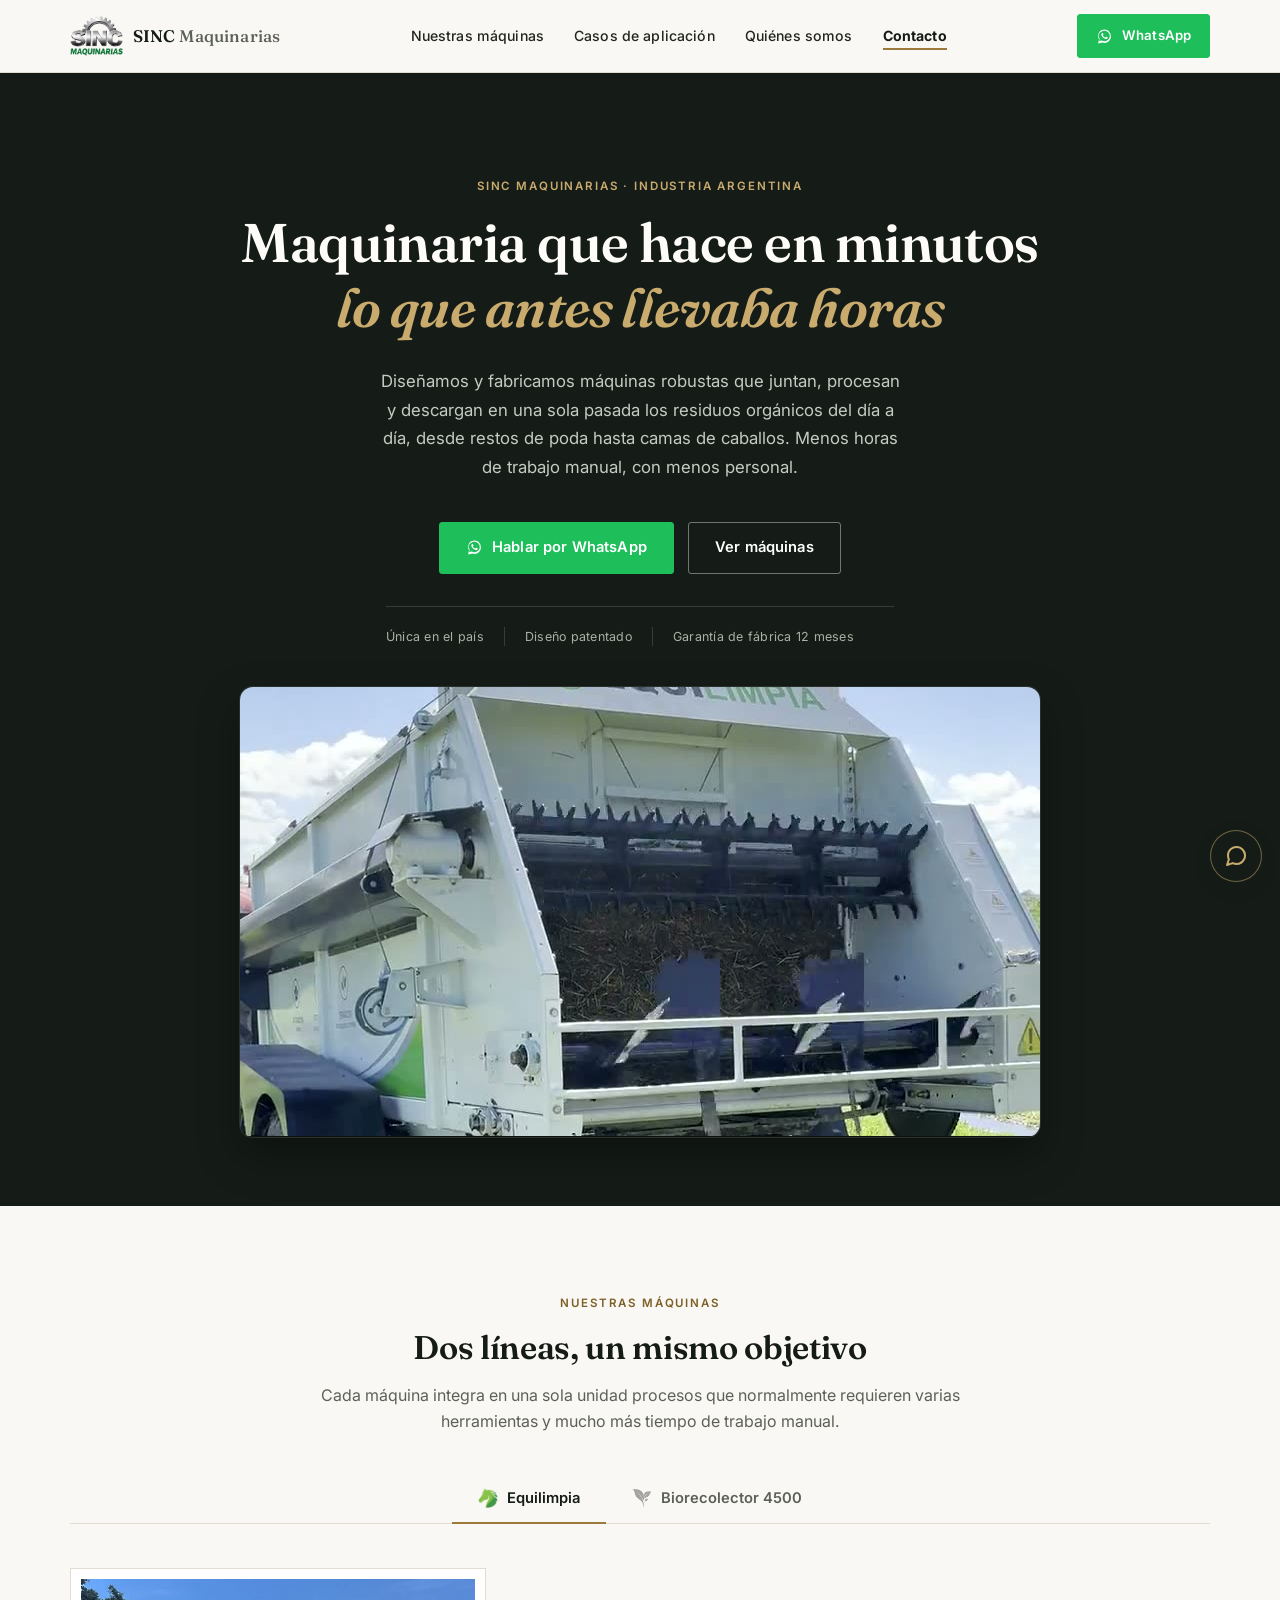
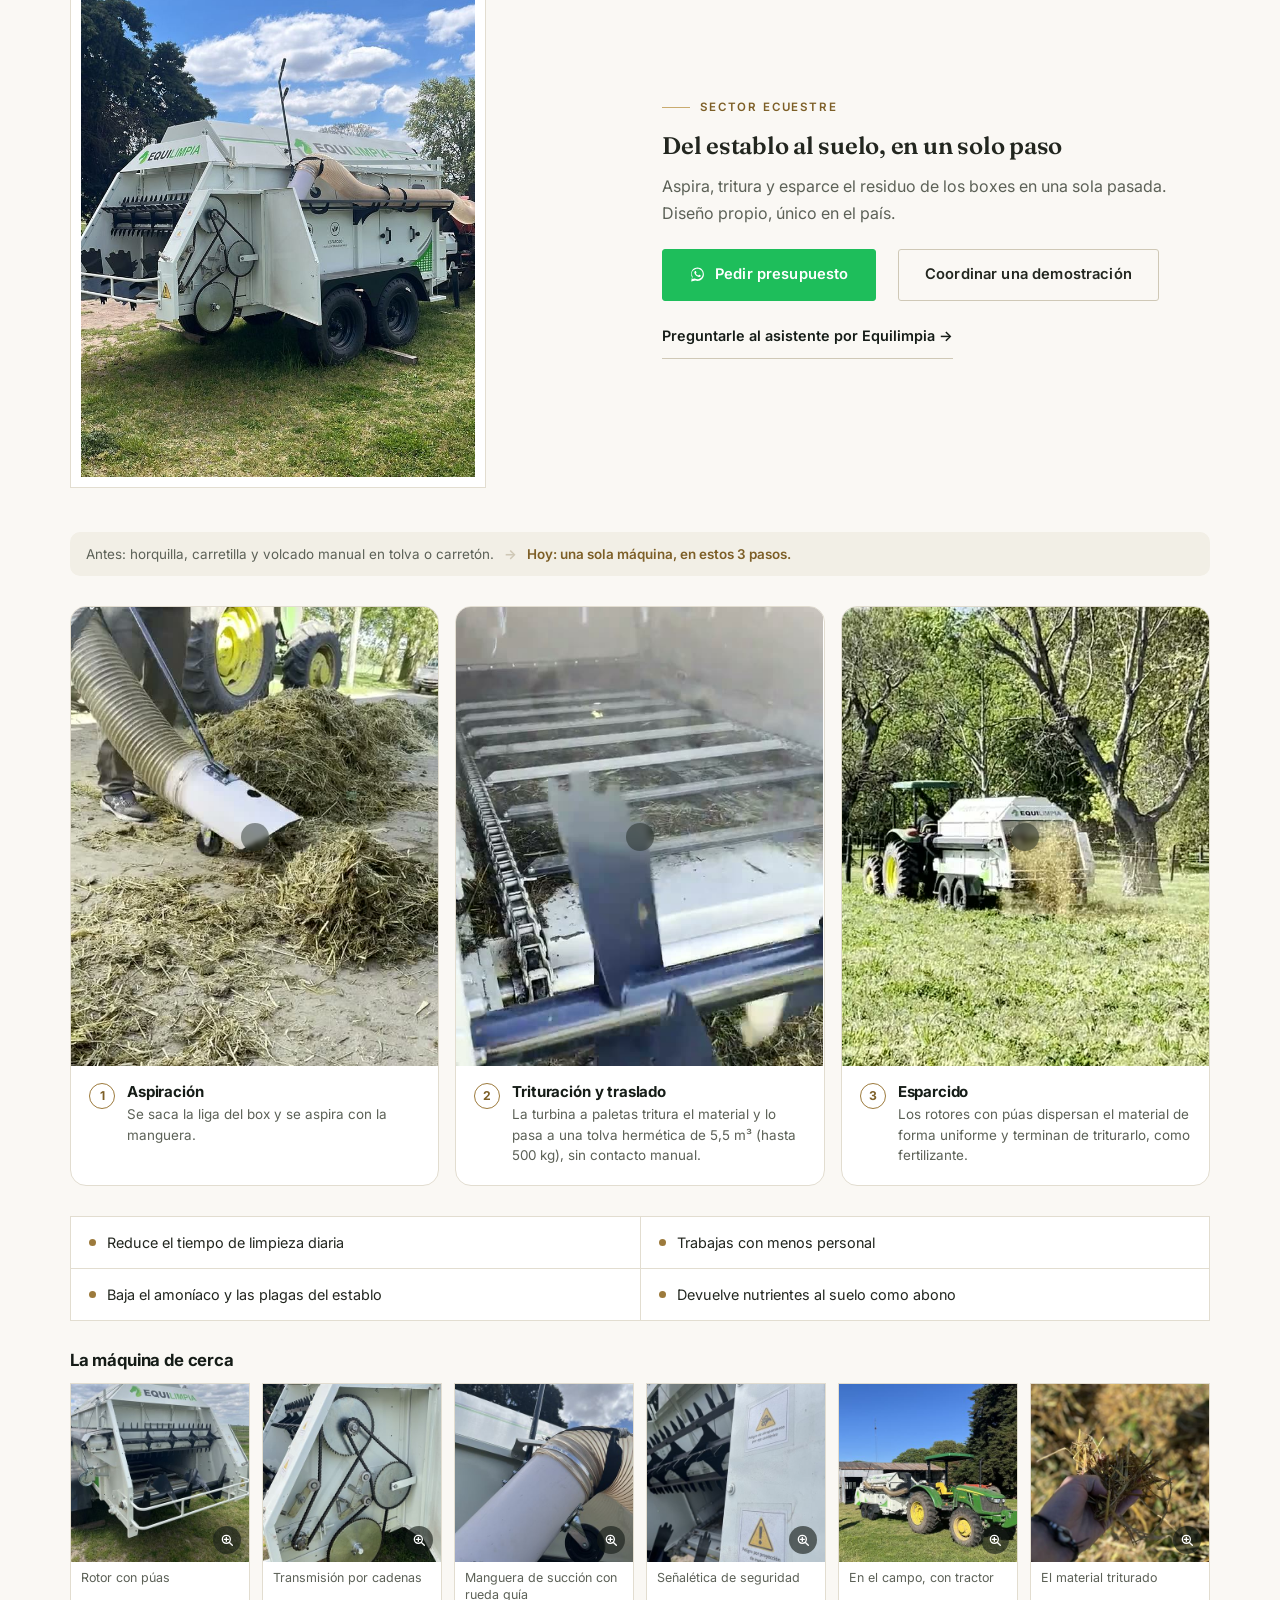
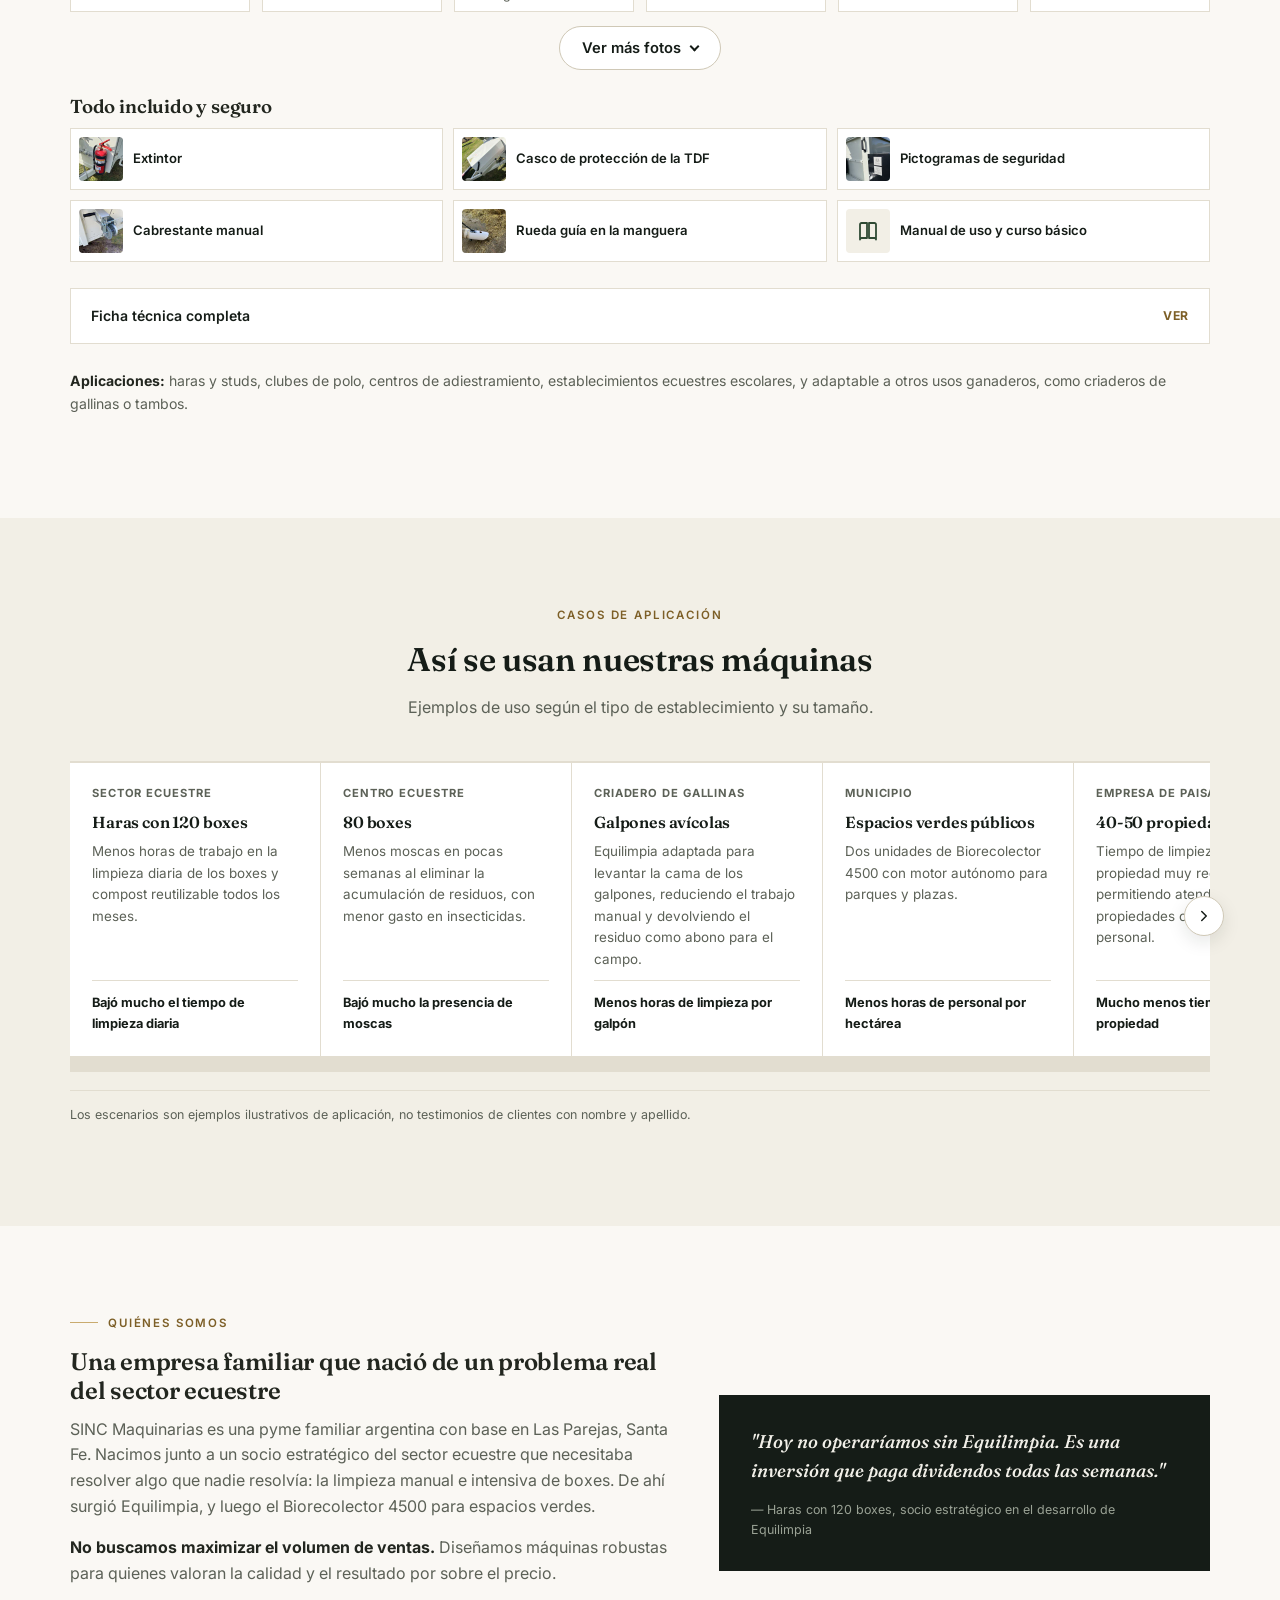
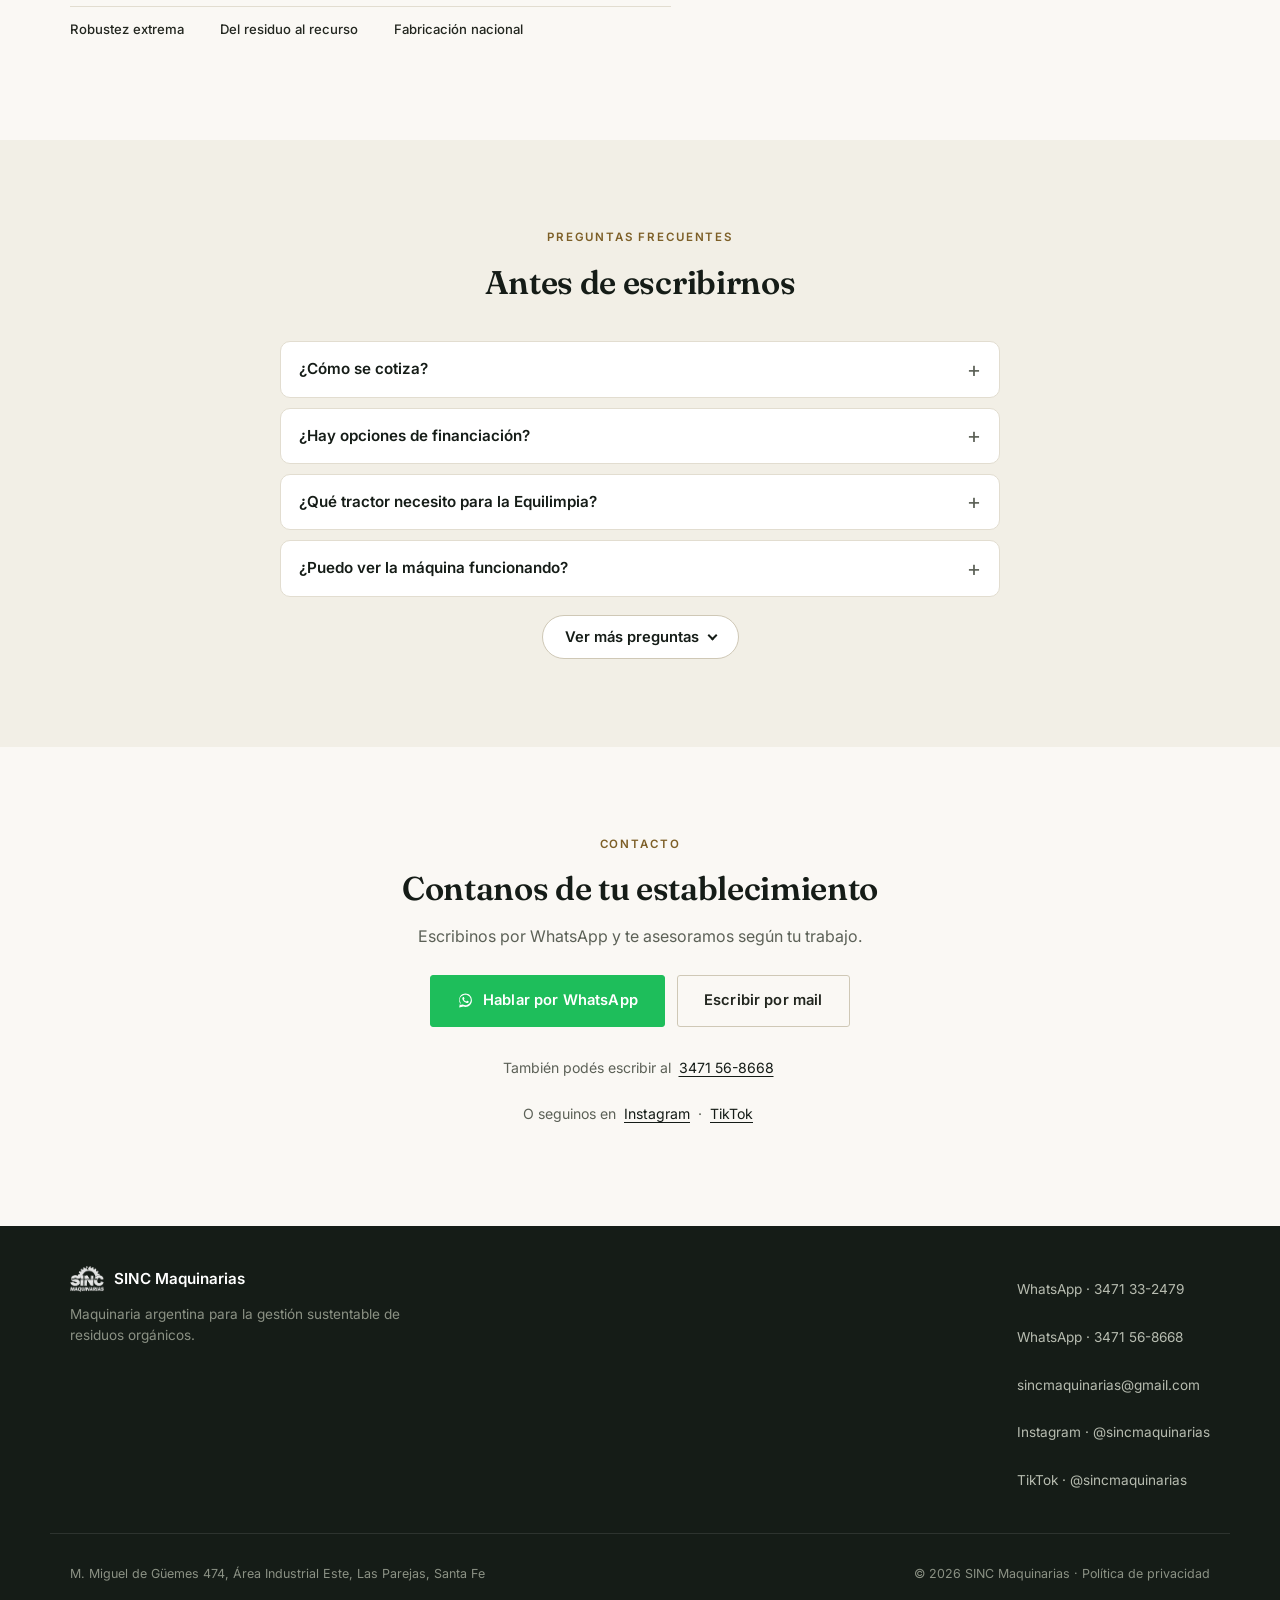
==== commit c1e543d4: "Nueva portada con video de la maquina en el campo (sin dron), nuevo video de Trituracion y traslado " ====
--- a/index.html
+++ b/index.html
@@ -11,7 +11,7 @@
 <link rel="preconnect" href="https://fonts.googleapis.com">
 <link rel="preconnect" href="https://fonts.gstatic.com" crossorigin>
 <link href="https://fonts.googleapis.com/css2?family=Fraunces:ital,opsz,wght@0,9..144,500;0,9..144,600;0,9..144,700;1,9..144,500&family=Inter:wght@400;500;600;700;800&display=swap" rel="stylesheet">
-<link rel="stylesheet" href="assets/css/styles.css?v=35">
+<link rel="stylesheet" href="assets/css/styles.css?v=36">
 
 <!-- Open Graph -->
 <meta property="og:title" content="SINC Maquinarias — Innovación, Robustez y Sostenibilidad al Servicio del Campo">
@@ -94,7 +94,7 @@
 
   <!-- HERO -->
   <section class="hero hero-plain" id="top">
-    <video class="hero-bg" muted loop playsinline preload="none" poster="assets/img/poster-hero-celular.jpg" aria-hidden="true"><source src="assets/video/hero-fondo-celular.mp4?v=31" type="video/mp4"></video>
+    <video class="hero-bg" muted loop playsinline preload="none" poster="assets/img/poster-hero-celular-v2.jpg" aria-hidden="true"><source src="assets/video/hero-fondo-celular-v2.mp4" type="video/mp4"></video>
     <div class="container hero-plain-inner">
       <div class="eyebrow" data-key="hero.eyebrow">SINC Maquinarias · Industria argentina</div>
       <h1><span data-key="hero.titulo_1">Maquinaria que hace en minutos</span><br><span class="accent" data-key="hero.titulo_2">lo que antes llevaba horas</span></h1>
@@ -112,7 +112,7 @@
         <div class="trust-item" data-key="hero.trust_3">Garantía de fábrica 12 meses</div>
       </div>
       <figure class="hero-media">
-        <video muted loop playsinline preload="none" poster="assets/img/poster-hero.jpg" role="img" aria-label="Vista aérea de la Equilimpia esparciendo el material en el campo"><source src="assets/video/hero-esparcido.mp4?v=30" type="video/mp4"></video>
+        <video muted loop playsinline preload="none" poster="assets/img/poster-hero-campo.jpg" role="img" aria-label="Vista trasera de la Equilimpia con el logo y los rotores en el campo"><source src="assets/video/hero-campo.mp4" type="video/mp4"></video>
       </figure>
     </div>
   </section>
@@ -163,24 +163,13 @@
             <div class="step-body"><div class="num">1</div><div><h3 data-key="equilimpia.paso1_titulo">Aspiración</h3><p data-key="equilimpia.paso1_texto">Se saca la liga del box y se aspira con la manguera.</p></div></div>
           </div>
           <div class="step-chip">
-            <div class="step-media" aria-hidden="true"><video muted loop playsinline preload="none" poster="assets/img/poster-equilimpia-paso2.jpg"><source src="assets/video/equilimpia-paso2.mp4?v=31" type="video/mp4"></video><span class="step-play-icon"><svg viewBox="0 0 24 24" fill="currentColor"><path d="M8 5v14l11-7z"/></svg></span></div>
+            <div class="step-media" aria-hidden="true"><video muted loop playsinline preload="none" poster="assets/img/poster-equilimpia-paso2-v2.jpg"><source src="assets/video/equilimpia-paso2-v2.mp4" type="video/mp4"></video><span class="step-play-icon"><svg viewBox="0 0 24 24" fill="currentColor"><path d="M8 5v14l11-7z"/></svg></span></div>
             <div class="step-body"><div class="num">2</div><div><h3 data-key="equilimpia.paso2_titulo">Trituración y traslado</h3><p data-key="equilimpia.paso2_texto">La turbina a paletas tritura el material y lo pasa a una tolva hermética de 5,5 m³ (hasta 500 kg), sin contacto manual.</p></div></div>
           </div>
           <div class="step-chip">
             <div class="step-media" aria-hidden="true"><video muted loop playsinline preload="none" poster="assets/img/poster-equilimpia-paso3.jpg"><source src="assets/video/equilimpia-paso3.mp4?v=25" type="video/mp4"></video><span class="step-play-icon"><svg viewBox="0 0 24 24" fill="currentColor"><path d="M8 5v14l11-7z"/></svg></span></div>
             <div class="step-body"><div class="num">3</div><div><h3 data-key="equilimpia.paso3_titulo">Esparcido</h3><p data-key="equilimpia.paso3_texto">Los rotores con púas dispersan el material de forma uniforme y terminan de triturarlo, como fertilizante.</p></div></div>
           </div>
-        </div>
-
-        <div class="uso-pasos">
-          <h3 data-key="equilimpia.uso_titulo">Cómo se usa</h3>
-          <ol>
-            <li data-key="equilimpia.uso_1">Preparás la manguera</li>
-            <li data-key="equilimpia.uso_2">Aspirás</li>
-            <li data-key="equilimpia.uso_3">Trasladás</li>
-            <li data-key="equilimpia.uso_4">Levantás la compuerta</li>
-            <li data-key="equilimpia.uso_5">Esparcís</li>
-          </ol>
         </div>
 
         <ul class="benef-list">
@@ -503,6 +492,6 @@
   <div class="chat-panel-body" id="chatPanelBody"></div>
 </div>
 
-<script src="assets/js/main.js?v=35"></script>
+<script src="assets/js/main.js?v=36"></script>
 </body>
 </html>
--- a/assets/css/styles.css
+++ b/assets/css/styles.css
@@ -611,12 +611,6 @@
 .faq-toggle::after{content:"";display:inline-block;width:7px;height:7px;margin:0 0 3px 10px;border-right:2px solid currentColor;border-bottom:2px solid currentColor;transform:rotate(45deg);transition:transform .2s ease}
 .faq-toggle[aria-expanded="true"]::after{transform:rotate(-135deg);margin-bottom:-2px}
 
-/* Como se usa: 5 pasos en una linea corta */
-.uso-pasos{margin:4px 0 26px}
-.uso-pasos h3,.incluido h3{font-family:"Inter",sans-serif;font-size:1.05rem;font-weight:700;color:var(--ink);margin:0 0 10px}
-.uso-pasos ol{list-style:none;margin:0;padding:0;display:flex;flex-wrap:wrap;gap:8px;counter-reset:uso}
-.uso-pasos li{counter-increment:uso;display:inline-flex;align-items:center;gap:8px;padding:7px 14px 7px 8px;border:1px solid var(--line);background:#fff;border-radius:999px;font-family:"Inter",sans-serif;font-size:.84rem;font-weight:600;color:var(--ink)}
-.uso-pasos li::before{content:counter(uso);display:inline-flex;align-items:center;justify-content:center;width:22px;height:22px;border-radius:50%;background:var(--ink);color:#fff;font-size:.75rem;font-weight:700}
 
 /* Todo incluido y seguro */
 .incluido{margin:26px 0 8px}
@@ -632,8 +626,3 @@
 .galeria-more[hidden]{display:none}
 .galeria-toggle{margin-top:14px}
 .proximamente-aviso{margin-top:18px}
-@media(max-width:640px){
-  .uso-pasos ol{flex-wrap:nowrap;overflow-x:auto;margin:0 -20px;padding:2px 20px 6px;scrollbar-width:none}
-  .uso-pasos ol::-webkit-scrollbar{display:none}
-  .uso-pasos li{flex:0 0 auto;white-space:nowrap}
-}
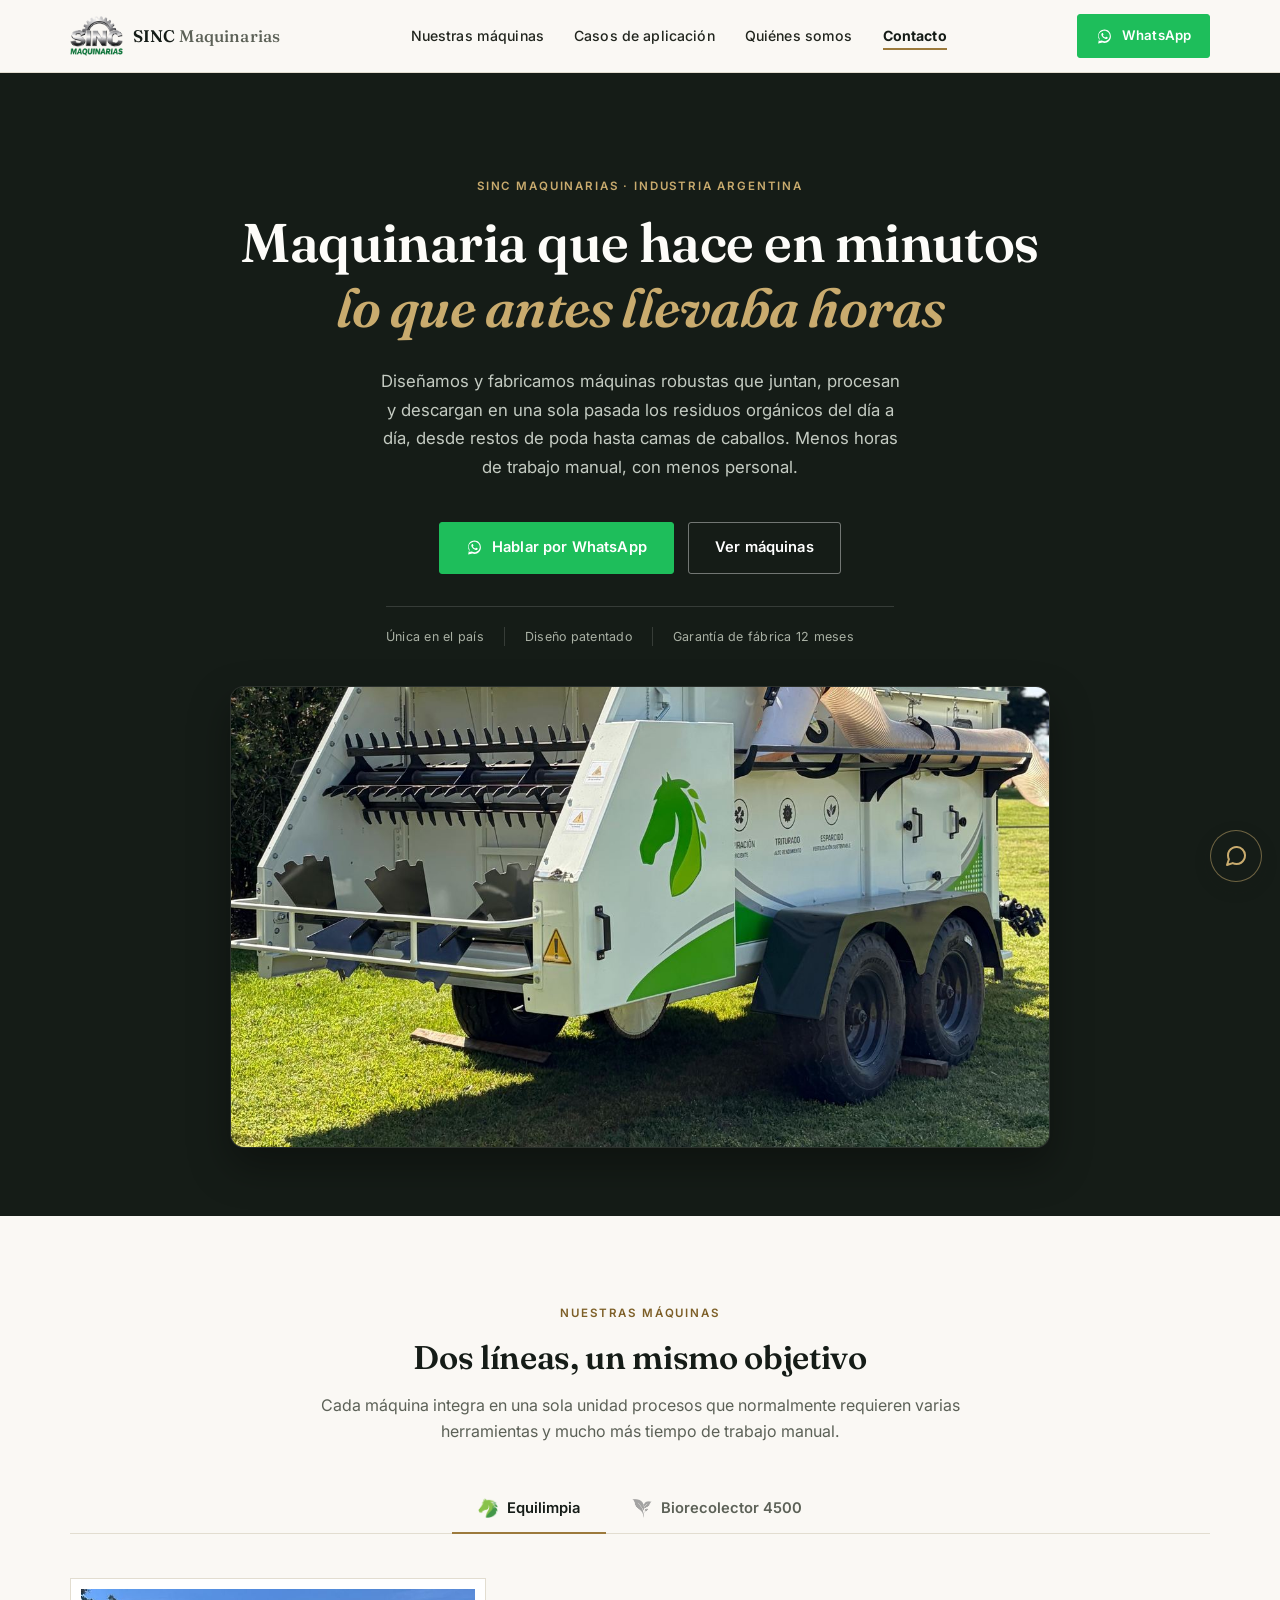
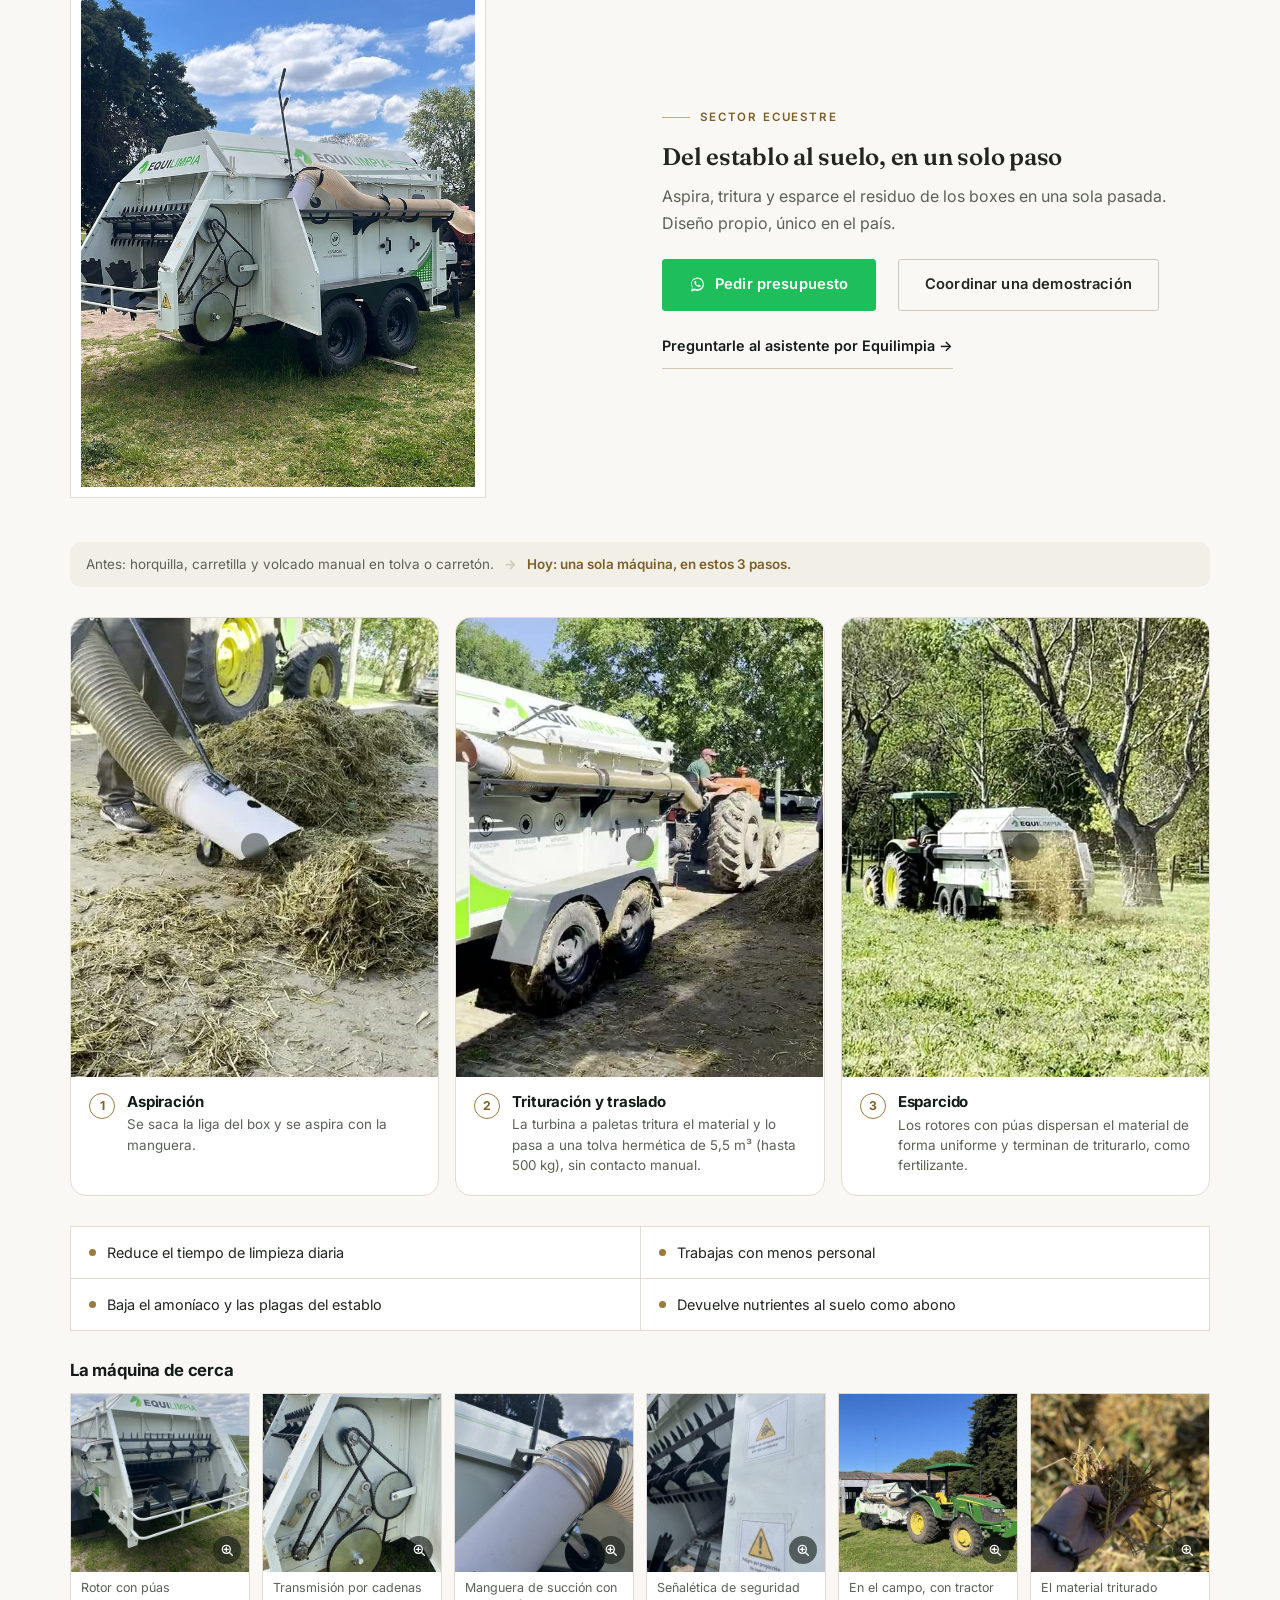
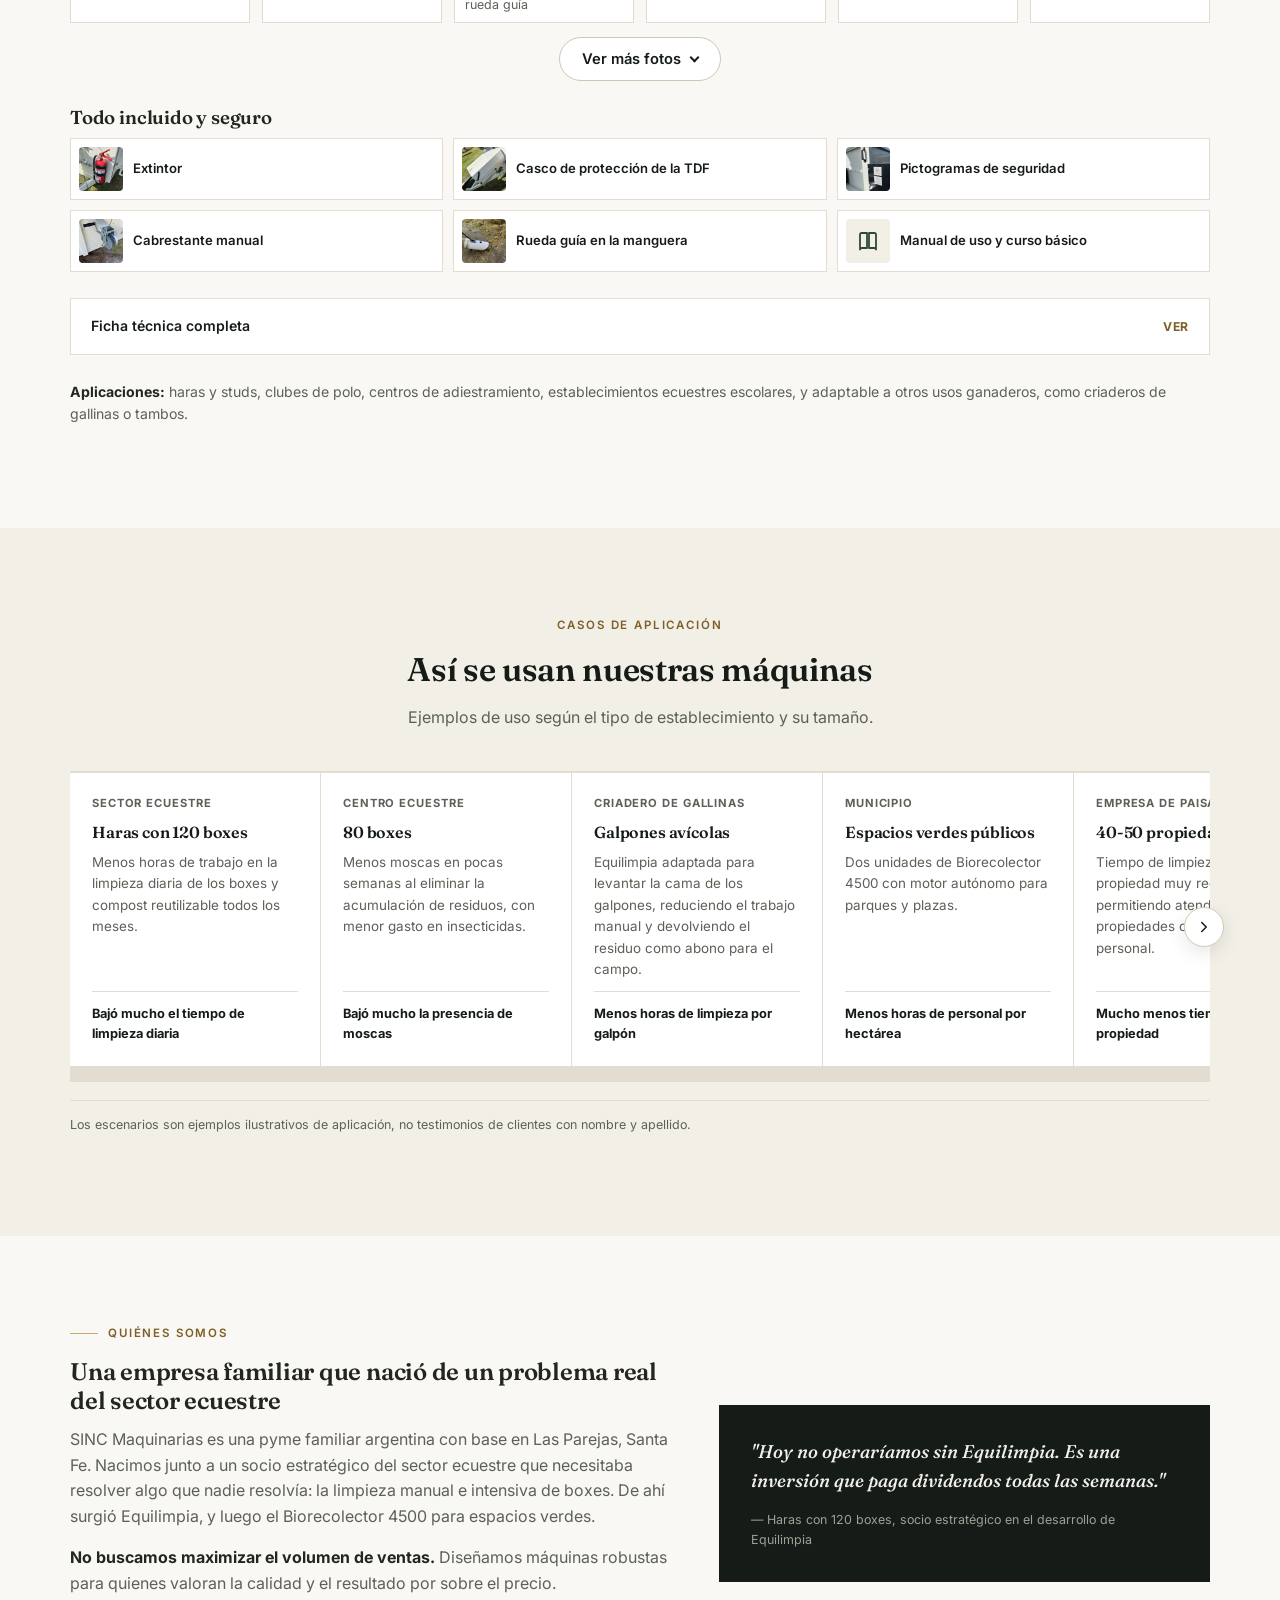
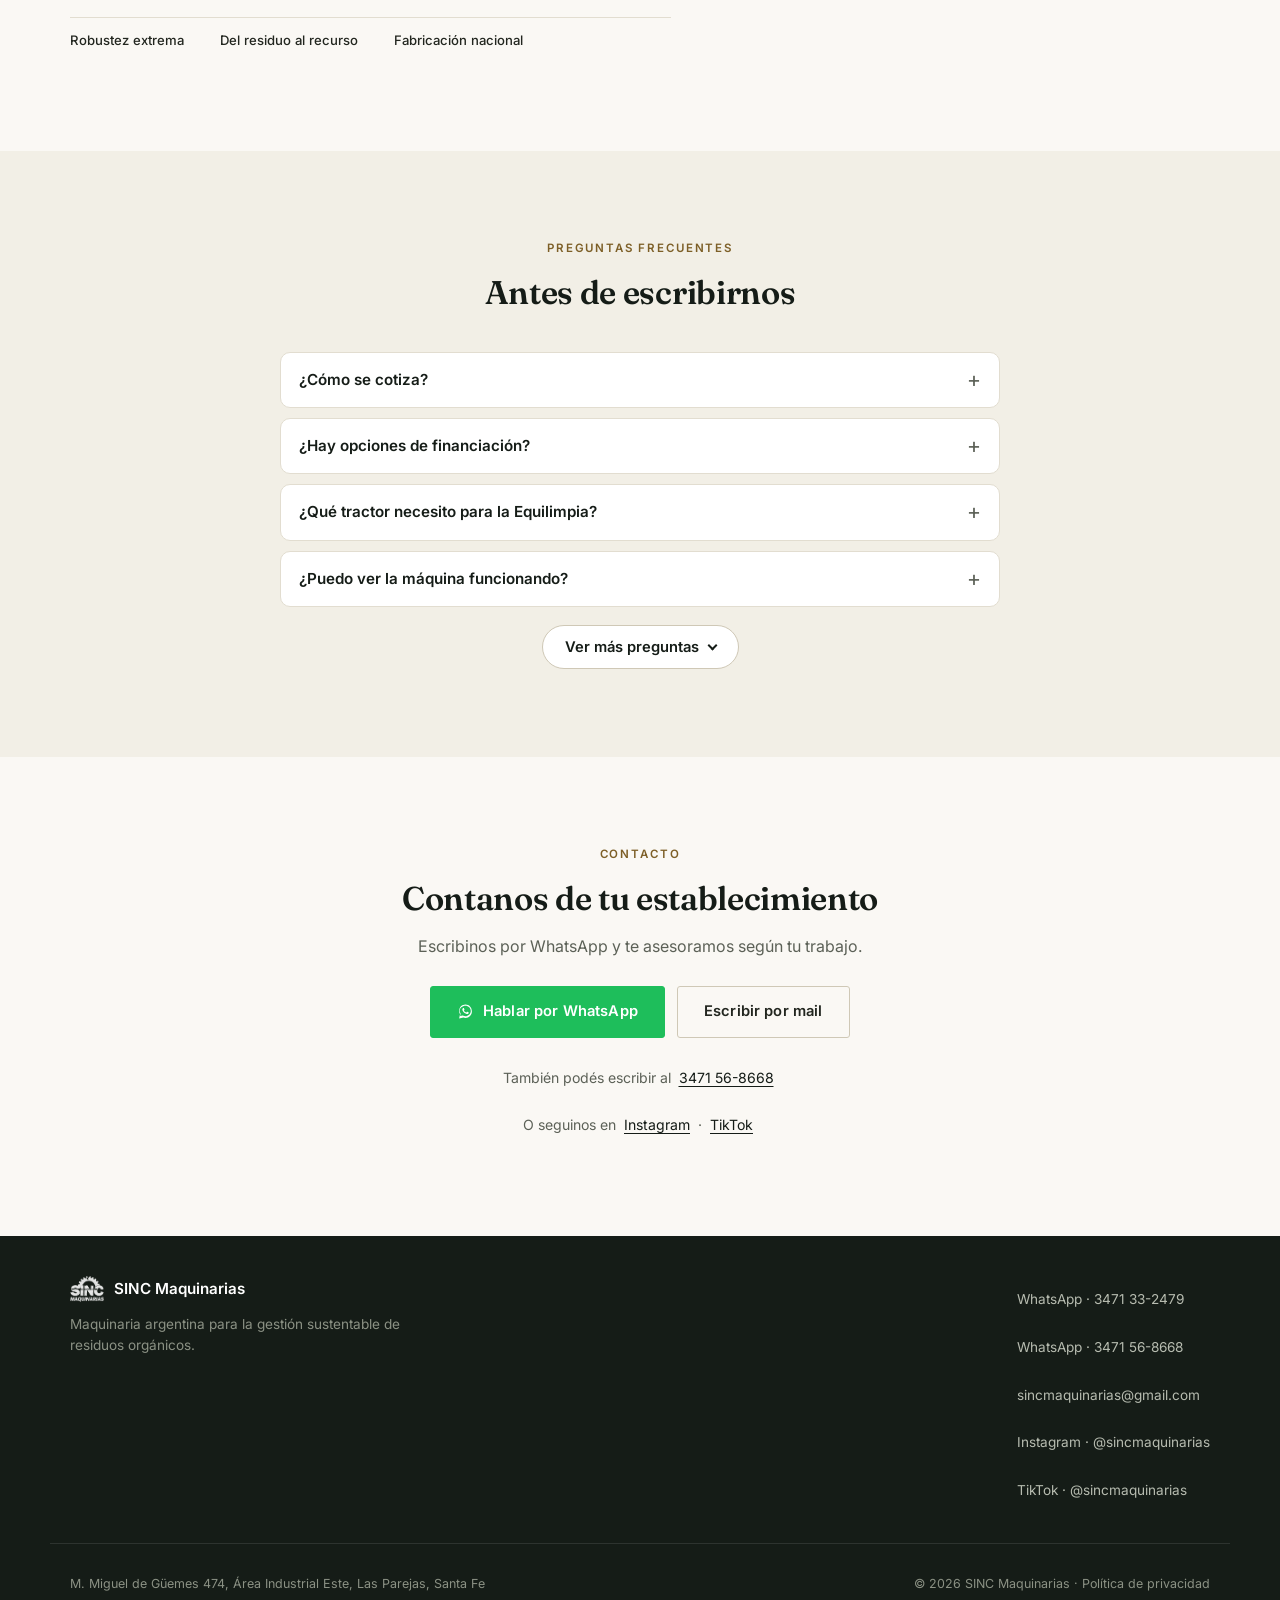
==== commit bac12ae7: "Portada con foto fija de la maquina y nuevo video de Trituracion y traslado con el tractor llevando " ====
--- a/index.html
+++ b/index.html
@@ -11,7 +11,7 @@
 <link rel="preconnect" href="https://fonts.googleapis.com">
 <link rel="preconnect" href="https://fonts.gstatic.com" crossorigin>
 <link href="https://fonts.googleapis.com/css2?family=Fraunces:ital,opsz,wght@0,9..144,500;0,9..144,600;0,9..144,700;1,9..144,500&family=Inter:wght@400;500;600;700;800&display=swap" rel="stylesheet">
-<link rel="stylesheet" href="assets/css/styles.css?v=36">
+<link rel="stylesheet" href="assets/css/styles.css?v=37">
 
 <!-- Open Graph -->
 <meta property="og:title" content="SINC Maquinarias — Innovación, Robustez y Sostenibilidad al Servicio del Campo">
@@ -94,7 +94,7 @@
 
   <!-- HERO -->
   <section class="hero hero-plain" id="top">
-    <video class="hero-bg" muted loop playsinline preload="none" poster="assets/img/poster-hero-celular-v2.jpg" aria-hidden="true"><source src="assets/video/hero-fondo-celular-v2.mp4" type="video/mp4"></video>
+    <img class="hero-bg" src="assets/img/hero-g-celular.jpg" alt="" width="1000" height="1334" fetchpriority="high" aria-hidden="true">
     <div class="container hero-plain-inner">
       <div class="eyebrow" data-key="hero.eyebrow">SINC Maquinarias · Industria argentina</div>
       <h1><span data-key="hero.titulo_1">Maquinaria que hace en minutos</span><br><span class="accent" data-key="hero.titulo_2">lo que antes llevaba horas</span></h1>
@@ -112,7 +112,7 @@
         <div class="trust-item" data-key="hero.trust_3">Garantía de fábrica 12 meses</div>
       </div>
       <figure class="hero-media">
-        <video muted loop playsinline preload="none" poster="assets/img/poster-hero-campo.jpg" role="img" aria-label="Vista trasera de la Equilimpia con el logo y los rotores en el campo"><source src="assets/video/hero-campo.mp4" type="video/mp4"></video>
+        <img src="assets/img/hero-g-escritorio.jpg" alt="Equilimpia vista desde atrás, con el caballo del logo, los rotores y la manguera de succión" width="1280" height="720" fetchpriority="high">
       </figure>
     </div>
   </section>
@@ -163,7 +163,7 @@
             <div class="step-body"><div class="num">1</div><div><h3 data-key="equilimpia.paso1_titulo">Aspiración</h3><p data-key="equilimpia.paso1_texto">Se saca la liga del box y se aspira con la manguera.</p></div></div>
           </div>
           <div class="step-chip">
-            <div class="step-media" aria-hidden="true"><video muted loop playsinline preload="none" poster="assets/img/poster-equilimpia-paso2-v2.jpg"><source src="assets/video/equilimpia-paso2-v2.mp4" type="video/mp4"></video><span class="step-play-icon"><svg viewBox="0 0 24 24" fill="currentColor"><path d="M8 5v14l11-7z"/></svg></span></div>
+            <div class="step-media" aria-hidden="true"><video muted loop playsinline preload="none" poster="assets/img/poster-equilimpia-paso2-v3.jpg"><source src="assets/video/equilimpia-paso2-v3.mp4" type="video/mp4"></video><span class="step-play-icon"><svg viewBox="0 0 24 24" fill="currentColor"><path d="M8 5v14l11-7z"/></svg></span></div>
             <div class="step-body"><div class="num">2</div><div><h3 data-key="equilimpia.paso2_titulo">Trituración y traslado</h3><p data-key="equilimpia.paso2_texto">La turbina a paletas tritura el material y lo pasa a una tolva hermética de 5,5 m³ (hasta 500 kg), sin contacto manual.</p></div></div>
           </div>
           <div class="step-chip">
@@ -492,6 +492,6 @@
   <div class="chat-panel-body" id="chatPanelBody"></div>
 </div>
 
-<script src="assets/js/main.js?v=36"></script>
+<script src="assets/js/main.js?v=37"></script>
 </body>
 </html>
--- a/assets/css/styles.css
+++ b/assets/css/styles.css
@@ -590,7 +590,7 @@
 
 /* Portada: tarjeta con video corto (se reproduce al verse; sin sonido) */
 .hero-media{margin:40px auto 0;max-width:820px;border-radius:14px;overflow:hidden;border:1px solid rgba(255,255,255,.12);background:#0e130f;aspect-ratio:4/3;box-shadow:0 18px 40px rgba(0,0,0,.35)}
-.hero-media video{display:block;width:100%;height:100%;object-fit:cover;object-position:center 45%}
+.hero-media video,.hero-media img{display:block;width:100%;height:100%;object-fit:cover;object-position:center 45%}
 @media(min-width:861px){.hero-media{aspect-ratio:16/9}}
 
 /* Portada en celular: la tarjeta de video se reemplaza por un video de fondo
@@ -598,7 +598,7 @@
 .hero-bg{display:none}
 @media(max-width:860px){
   .hero-media{display:none}
-  .hero-bg{display:block;position:absolute;inset:0;width:100%;height:100%;object-fit:cover;object-position:center 40%;opacity:.85;z-index:0}
+  .hero-bg{display:block;position:absolute;inset:0;width:100%;height:100%;object-fit:cover;object-position:center 55%;opacity:.9;z-index:0}
   .hero::after{content:"";position:absolute;inset:0;z-index:0;pointer-events:none;background:linear-gradient(180deg,rgba(21,28,23,.78) 0%,rgba(21,28,23,.5) 45%,rgba(21,28,23,.9) 100%)}
   .hero-plain-inner{position:relative;z-index:1}
 }
